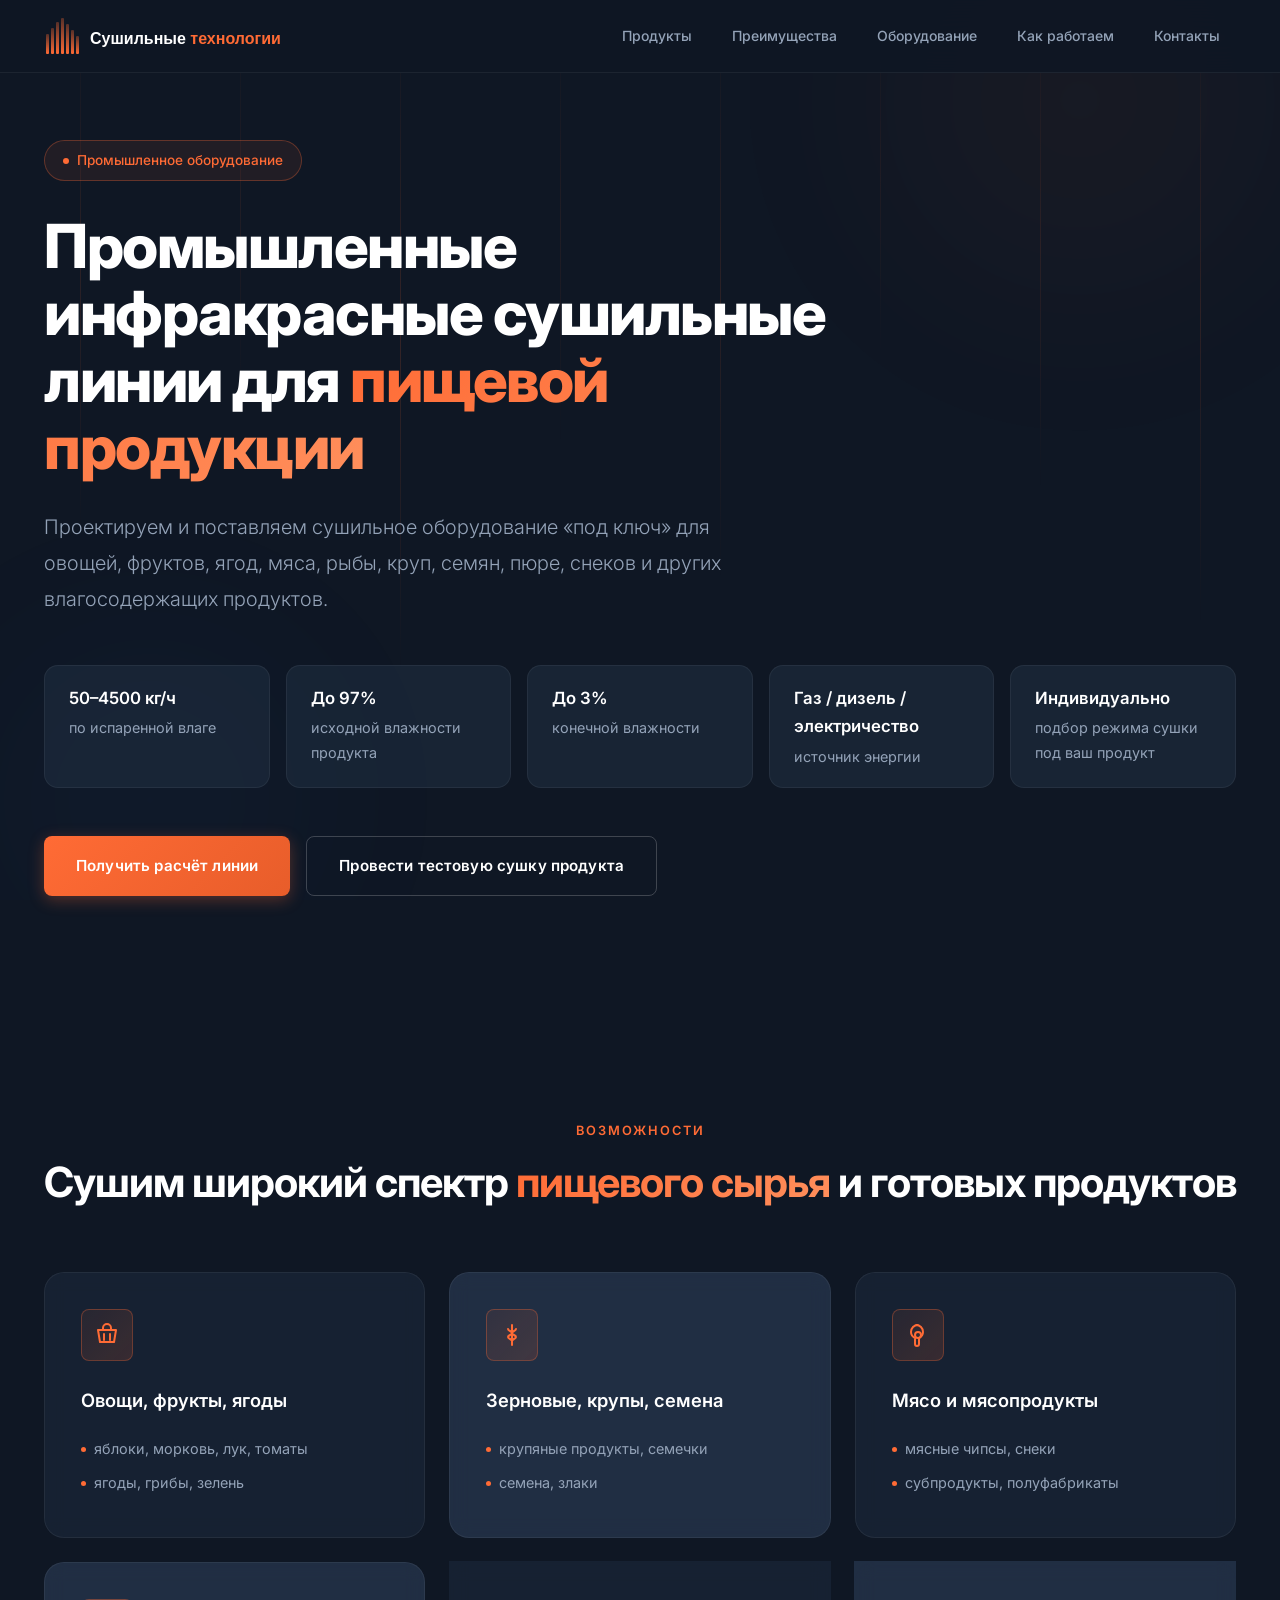
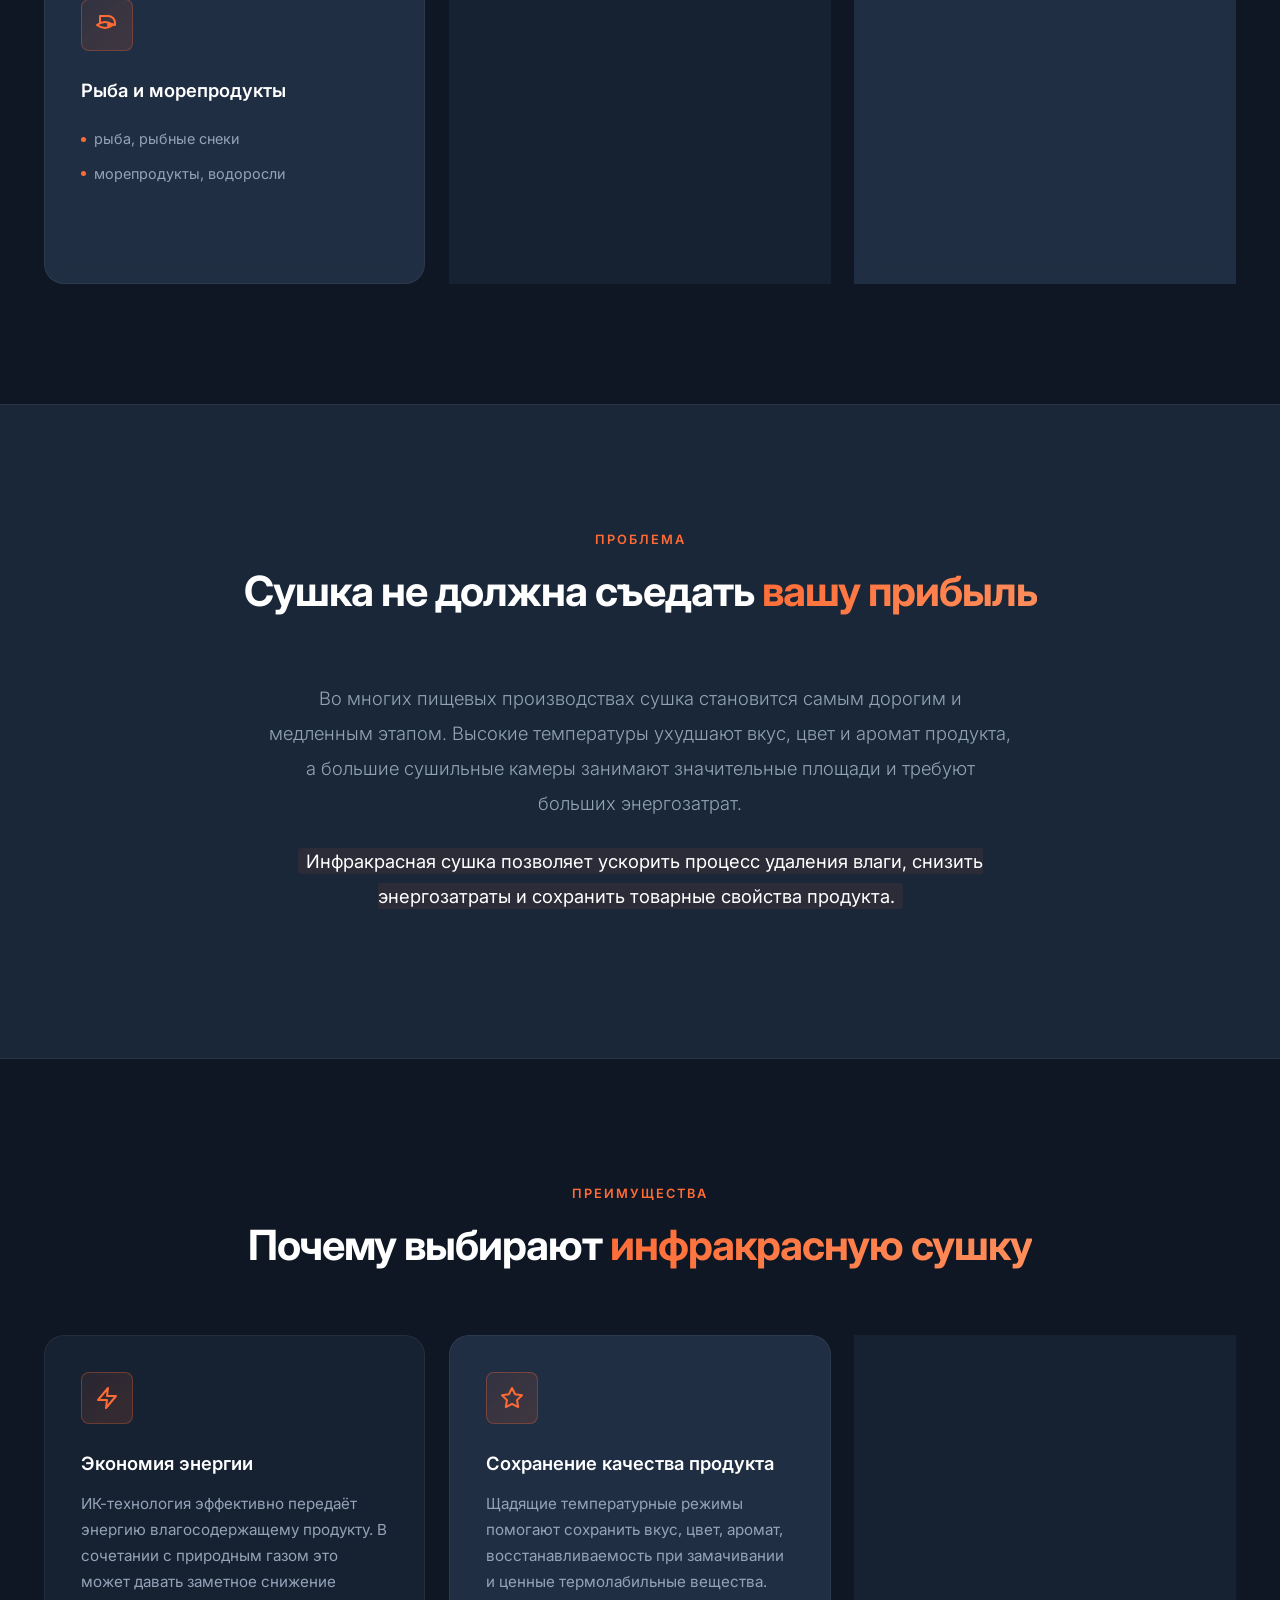
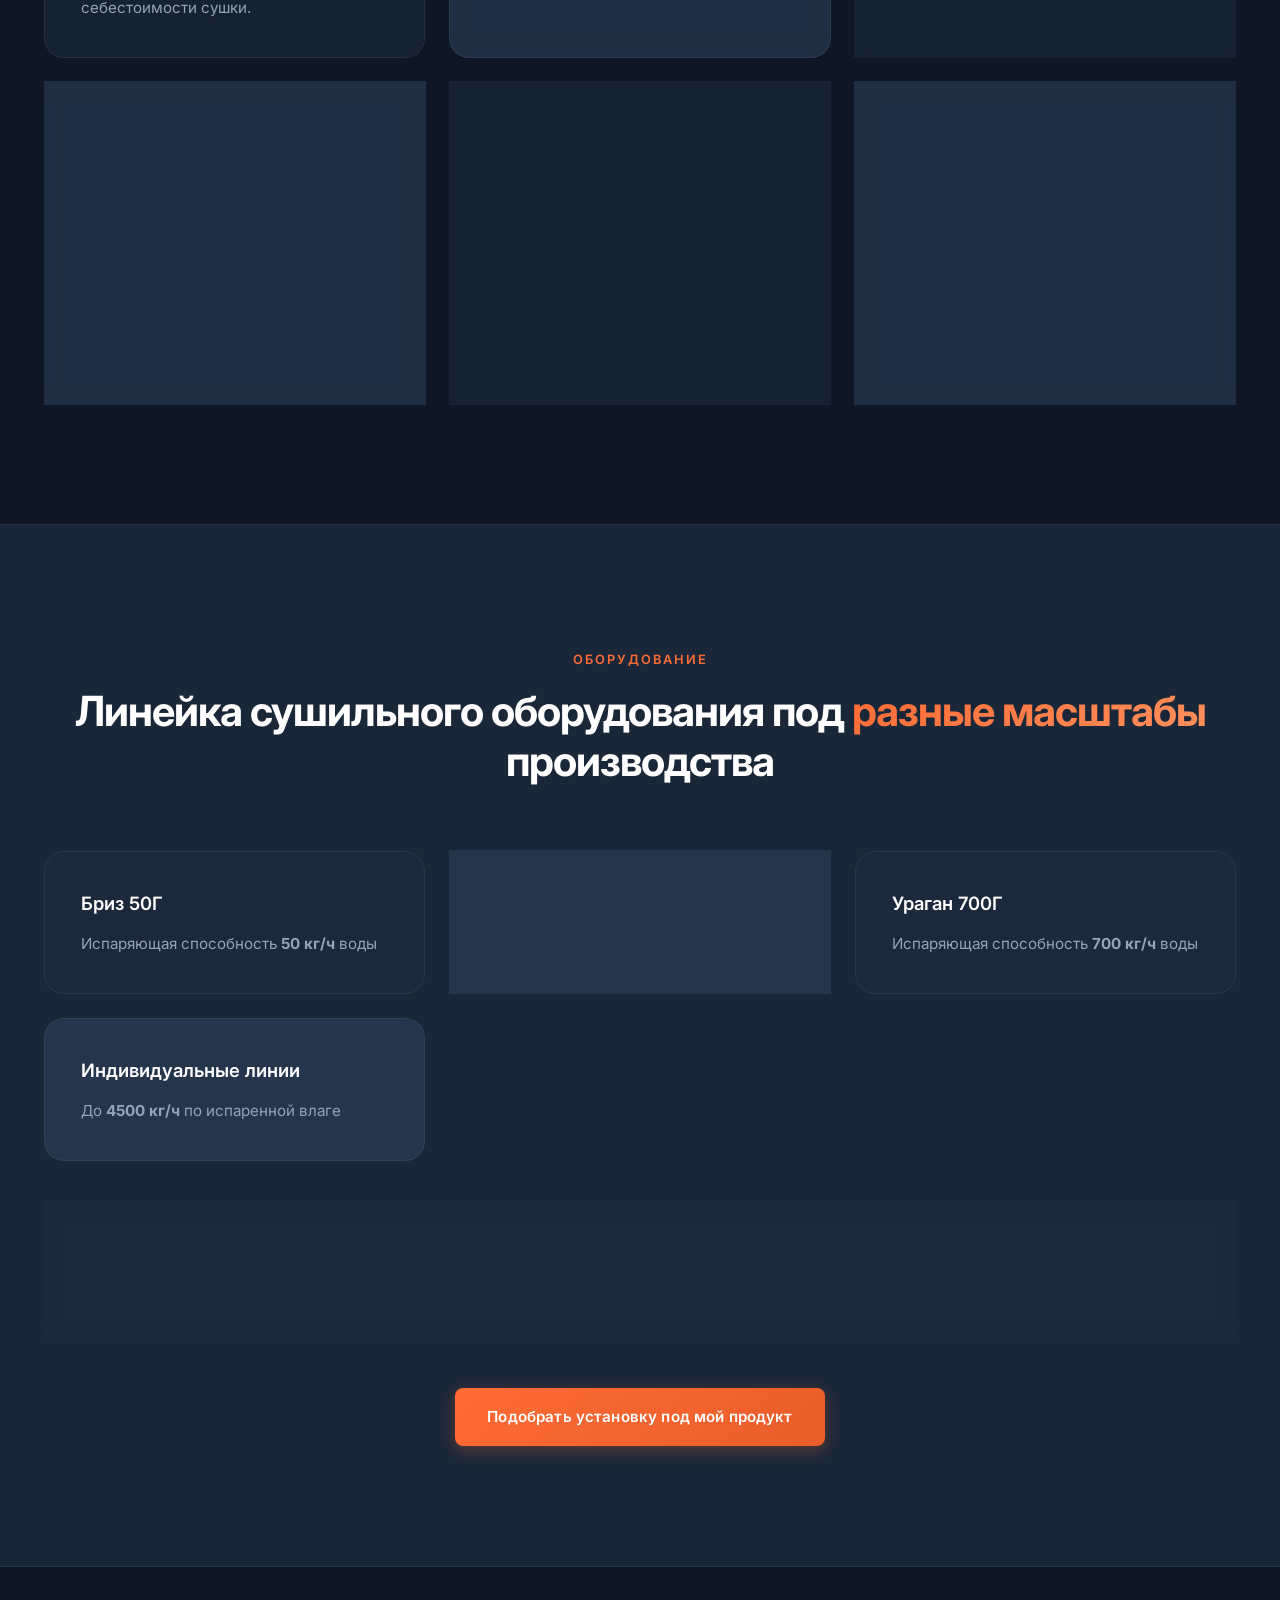
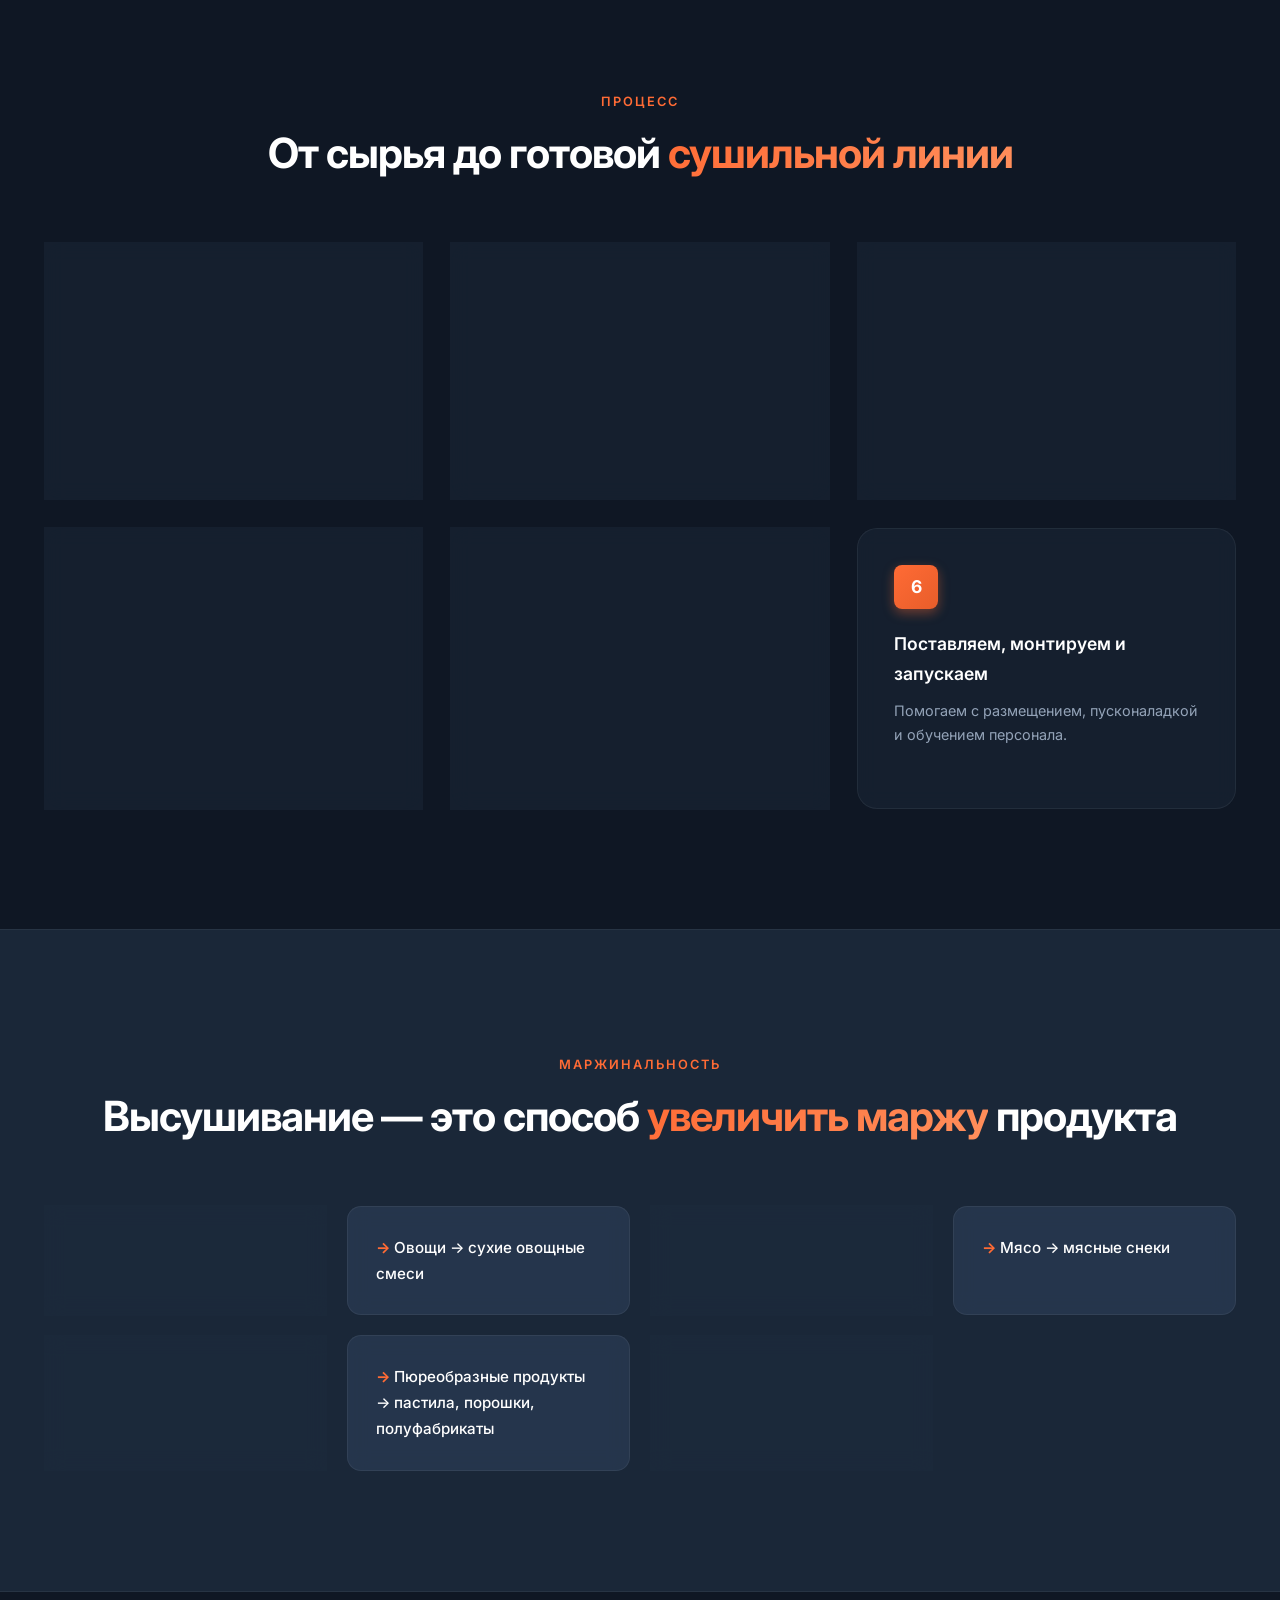
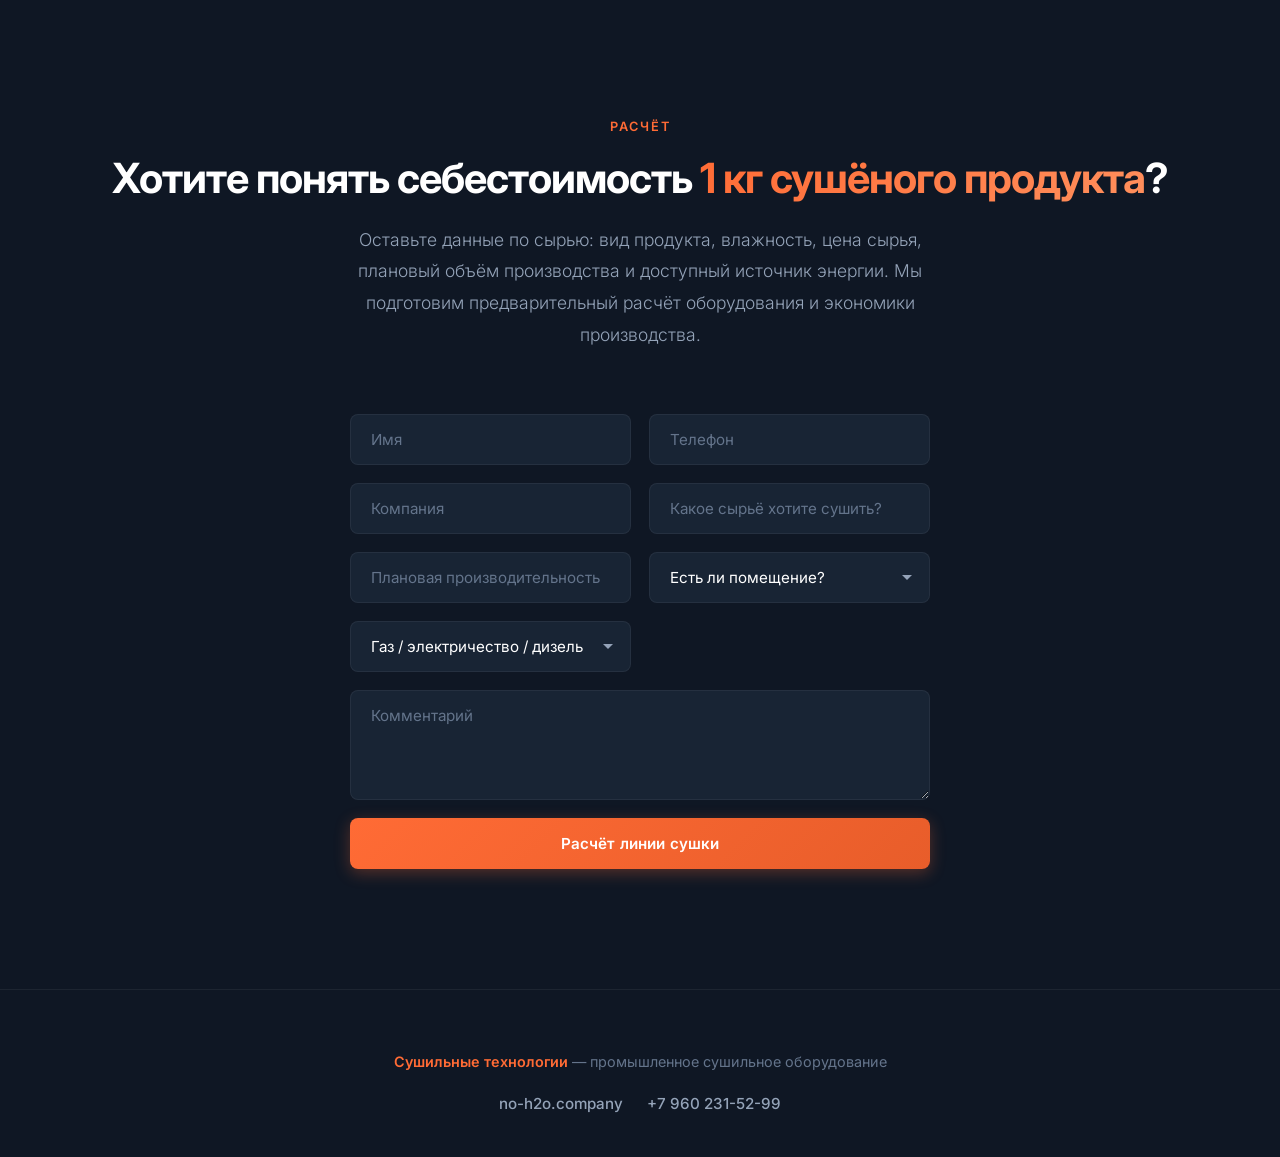
==== index.html @ 2ef8dcbb "Add footer contacts: website and phone" ====
﻿<!DOCTYPE html>
<html lang="ru">
<head>
  <meta charset="UTF-8">
  <meta name="viewport" content="width=device-width, initial-scale=1.0">
  <title>Инфракрасные сушильные линии для пищевой промышленности</title>
  <link rel="stylesheet" href="css/style.css">
  <meta name="description" content="Промышленное сушильное оборудование для пищевой продукции: от 50 до 4500 кг/ч по испаренной влаге. Работаем на газе, дизеле или электричестве.">
  <meta property="og:title" content="Инфракрасные сушильные линии для пищевой промышленности">
  <meta property="og:description" content="Промышленное сушильное оборудование для пищевой продукции: от 50 до 4500 кг/ч по испаренной влаге. Работаем на газе, дизеле или электричестве.">
  <meta property="og:type" content="website">
  <meta property="og:locale" content="ru_RU">
  <link rel="icon" type="image/svg+xml" href="favicon.svg">
  <link rel="apple-touch-icon" href="favicon.svg">
</head>
<body class="food-landing">
  <div class="bg-decoration">
    <div class="bg-gradient-orb bg-gradient-orb--1"></div>
    <div class="bg-gradient-orb bg-gradient-orb--2"></div>
    <div class="bg-lines-container"><div class="bg-line"></div><div class="bg-line"></div><div class="bg-line"></div><div class="bg-line"></div><div class="bg-line"></div><div class="bg-line"></div><div class="bg-line"></div><div class="bg-line"></div></div>
  </div>
  <header class="header"><div class="container"><a href="/" class="logo"><img src="logo.svg" alt="Сушильные технологии" class="logo__img"></a><nav><ul class="nav"><li><a href="#products">Продукты</a></li><li><a href="#advantages">Преимущества</a></li><li><a href="#equipment">Оборудование</a></li><li><a href="#process">Как работаем</a></li><li><a href="#cta">Контакты</a></li></ul></nav>  <button class="nav-toggle" aria-label="Меню"><span class="nav-toggle__bar"></span><span class="nav-toggle__bar"></span><span class="nav-toggle__bar"></span></button></div></header>  <div class="nav-overlay"></div>
  <main>
    <section class="hero"><div class="container">
      <div class="hero__badge"><span class="hero__badge-dot"></span>Промышленное оборудование</div>
      <h1>Промышленные инфракрасные сушильные линии для <span>пищевой продукции</span></h1>
      <p class="hero__subtitle">Проектируем и поставляем сушильное оборудование «под ключ» для овощей, фруктов, ягод, мяса, рыбы, круп, семян, пюре, снеков и других влагосодержащих продуктов.</p>
      <div class="hero__stats">
        <div class="stat-item"><strong>50–4500 кг/ч</strong>по испаренной влаге</div>
        <div class="stat-item"><strong>До 97%</strong>исходной влажности продукта</div>
        <div class="stat-item"><strong>До 3%</strong>конечной влажности</div>
        <div class="stat-item"><strong>Газ / дизель / электричество</strong>источник энергии</div>
        <div class="stat-item"><strong>Индивидуально</strong>подбор режима сушки под ваш продукт</div>
      </div>
      <div class="btn-group"><a href="#cta" class="btn btn-primary">Получить расчёт линии</a><a href="#cta" class="btn btn-outline">Провести тестовую сушку продукта</a></div>
    </div></section>
    <section class="section" id="products"><div class="container">
      <div class="section__header"><span class="section__badge">Возможности</span><h2 class="section__title">Сушим широкий спектр <span>пищевого сырья</span> и готовых продуктов</h2></div>
      <div class="cards-grid">
        <div class="card animate-on-scroll"><div class="card__icon"><svg viewBox="0 0 24 24"><path d="M3 7h18l-2 12H5L3 7z"/><path d="M8 7V5a4 4 0 0 1 8 0v2"/><path d="M9 11v6"/><path d="M15 11v6"/></svg></div><h3 class="card__title">Овощи, фрукты, ягоды</h3><ul class="card__list"><li>яблоки, морковь, лук, томаты</li><li>ягоды, грибы, зелень</li></ul></div>
        <div class="card animate-on-scroll"><div class="card__icon"><svg viewBox="0 0 24 24"><path d="M12 2v20"/><path d="M8 6c0 2 4 2 4 4s-4 2-4 4 4 2 4 4"/><path d="M16 6c0 2-4 2-4 4s4 2 4 4-4 2-4 4"/></svg></div><h3 class="card__title">Зерновые, крупы, семена</h3><ul class="card__list"><li>крупяные продукты, семечки</li><li>семена, злаки</li></ul></div>
        <div class="card animate-on-scroll"><div class="card__icon"><svg viewBox="0 0 24 24"><circle cx="12" cy="12" r="3"/><path d="M12 2C8 2 5 5 5 9c0 3 2 5 4 6v6a2 2 0 0 0 4 0v-6c2-1 4-3 4-6 0-4-3-7-7-7z"/></svg></div><h3 class="card__title">Мясо и мясопродукты</h3><ul class="card__list"><li>мясные чипсы, снеки</li><li>субпродукты, полуфабрикаты</li></ul></div>
        <div class="card animate-on-scroll"><div class="card__icon"><svg viewBox="0 0 24 24"><path d="M16.69 11.04A11 11 0 0 1 20 12v-2c0-4-3-7-7-7H5v6.5"/><path d="M2 12s4-3 8-3 8 3 8 3-4 3-8 3-8-3-8-3z"/><circle cx="14" cy="12" r="1" fill="currentColor"/></svg></div><h3 class="card__title">Рыба и морепродукты</h3><ul class="card__list"><li>рыба, рыбные снеки</li><li>морепродукты, водоросли</li></ul></div>
        <div class="card animate-on-scroll"><div class="card__icon"><svg viewBox="0 0 24 24"><path d="M12 20h-1a4 4 0 0 1-4-4V6a2 2 0 0 1 2-2h6a2 2 0 0 1 2 2v10a4 4 0 0 1-4 4h-1"/><path d="M12 4V2"/><path d="M9 6h1"/><path d="M14 6h1"/></svg></div><h3 class="card__title">Пюре и пастообразные продукты</h3><ul class="card__list"><li>фруктовые и овощные пюре</li><li>томатная паста, пастила</li></ul></div>
        <div class="card animate-on-scroll"><div class="card__icon"><svg viewBox="0 0 24 24"><path d="M3 12h18v8H3z"/><path d="M7 12V8a5 5 0 0 1 10 0v4"/><path d="M12 3v2"/></svg></div><h3 class="card__title">Снеки и продукты быстрого приготовления</h3><ul class="card__list"><li>чипсовая продукция, сухие смеси</li><li>ингредиенты для блюд мгновенного приготовления</li></ul></div>
      </div>
    </div></section>
    <section class="section section--dark"><div class="container">
      <div class="section__header"><span class="section__badge">Проблема</span><h2 class="section__title">Сушка не должна съедать <span>вашу прибыль</span></h2></div>
      <div class="pain-content"><p>Во многих пищевых производствах сушка становится самым дорогим и медленным этапом. Высокие температуры ухудшают вкус, цвет и аромат продукта, а большие сушильные камеры занимают значительные площади и требуют больших энергозатрат.</p><p><span class="highlight">Инфракрасная сушка позволяет ускорить процесс удаления влаги, снизить энергозатраты и сохранить товарные свойства продукта.</span></p></div>
    </div></section>
    <section class="section" id="advantages"><div class="container">
      <div class="section__header"><span class="section__badge">Преимущества</span><h2 class="section__title">Почему выбирают <span>инфракрасную сушку</span></h2></div>
      <div class="cards-grid">
        <div class="card animate-on-scroll"><div class="card__icon"><svg viewBox="0 0 24 24"><polygon points="13 2 3 14 12 14 11 22 21 10 12 10 13 2"/></svg></div><h3 class="card__title">Экономия энергии</h3><p class="card__text">ИК-технология эффективно передаёт энергию влагосодержащему продукту. В сочетании с природным газом это может давать заметное снижение себестоимости сушки.</p></div>
        <div class="card animate-on-scroll"><div class="card__icon"><svg viewBox="0 0 24 24"><path d="M12 2l3.09 6.26L22 9.27l-5 4.87 1.18 6.88L12 17.77l-6.18 3.25L7 14.14 2 9.27l6.91-1.01L12 2z"/></svg></div><h3 class="card__title">Сохранение качества продукта</h3><p class="card__text">Щадящие температурные режимы помогают сохранить вкус, цвет, аромат, восстанавливаемость при замачивании и ценные термолабильные вещества.</p></div>
        <div class="card animate-on-scroll"><div class="card__icon"><svg viewBox="0 0 24 24"><line x1="18" y1="20" x2="18" y2="10"/><line x1="12" y1="20" x2="12" y2="4"/><line x1="6" y1="20" x2="6" y2="14"/></svg></div><h3 class="card__title">Высокая производительность</h3><p class="card__text">Линии подбираются под требуемый объём производства — от небольших установок до промышленных сушильных заводов.</p></div>
        <div class="card animate-on-scroll"><div class="card__icon"><svg viewBox="0 0 24 24"><rect x="3" y="3" width="7" height="7"/><rect x="14" y="3" width="7" height="7"/><rect x="14" y="14" width="7" height="7"/><rect x="3" y="14" width="7" height="7"/></svg></div><h3 class="card__title">Компактность</h3><p class="card__text">При равной производительности оборудование может занимать в 1,5–3 раза меньше производственных площадей по сравнению с традиционными решениями.</p></div>
        <div class="card animate-on-scroll"><div class="card__icon"><svg viewBox="0 0 24 24"><polyline points="23 4 23 10 17 10"/><path d="M20.49 15a9 9 0 1 1-2.12-9.36L23 10"/></svg></div><h3 class="card__title">Непрерывный процесс</h3><p class="card__text">Конвейерные установки позволяют организовать стабильную непрерывную сушку и встроить оборудование в производственную линию.</p></div>
        <div class="card animate-on-scroll"><div class="card__icon"><svg viewBox="0 0 24 24"><circle cx="12" cy="12" r="10"/><circle cx="12" cy="12" r="6"/><circle cx="12" cy="12" r="2"/></svg></div><h3 class="card__title">Подбор под продукт</h3><p class="card__text">Для каждого сырья подбираются режимы: температура, скорость движения ленты, количество зон, схема подготовки продукта.</p></div>
      </div>
    </div></section>
    <section class="section section--dark" id="equipment"><div class="container">
      <div class="section__header"><span class="section__badge">Оборудование</span><h2 class="section__title">Линейка сушильного оборудования под <span>разные масштабы</span> производства</h2></div>
      <div class="cards-grid">
        <div class="card animate-on-scroll"><h3 class="card__title">Бриз 50Г</h3><p class="card__text">Испаряющая способность <strong>50 кг/ч</strong> воды</p></div>
        <div class="card animate-on-scroll"><h3 class="card__title">Ураган 350Г</h3><p class="card__text">Испаряющая способность <strong>350 кг/ч</strong> воды</p></div>
        <div class="card animate-on-scroll"><h3 class="card__title">Ураган 700Г</h3><p class="card__text">Испаряющая способность <strong>700 кг/ч</strong> воды</p></div>
        <div class="card animate-on-scroll"><h3 class="card__title">Индивидуальные линии</h3><p class="card__text">До <strong>4500 кг/ч</strong> по испаренной влаге</p></div>
      </div>
      <div class="info-block animate-on-scroll"><p class="info-block__text">Мы подбираем конфигурацию не по каталогу, а под вашу задачу: тип продукта, исходную и конечную влажность, требуемую производительность, доступный источник энергии и параметры помещения.</p></div>
      <div style="text-align:center;margin-top:48px;" class="animate-on-scroll"><a href="#cta" class="btn btn-primary">Подобрать установку под мой продукт</a></div>
    </div></section>
    <section class="section" id="process"><div class="container">
      <div class="section__header"><span class="section__badge">Процесс</span><h2 class="section__title">От сырья до готовой <span>сушильной линии</span></h2></div>
      <div class="steps">
        <div class="step animate-on-scroll"><div class="step__number">1</div><h3 class="step__title">Вы оставляете заявку</h3><p class="step__text">Указываете продукт, влажность, объём производства и желаемый результат.</p></div>
        <div class="step animate-on-scroll"><div class="step__number">2</div><h3 class="step__title">Проводим предварительную консультацию</h3><p class="step__text">Оцениваем технологическую задачу и возможные варианты оборудования.</p></div>
        <div class="step animate-on-scroll"><div class="step__number">3</div><h3 class="step__title">При необходимости делаем тестовую сушку</h3><p class="step__text">Подбираем режимы и оцениваем качество готового продукта.</p></div>
        <div class="step animate-on-scroll"><div class="step__number">4</div><h3 class="step__title">Готовим технико-экономический расчёт</h3><p class="step__text">Рассчитываем производительность, энергопотребление, площадь и ориентировочную окупаемость.</p></div>
        <div class="step animate-on-scroll"><div class="step__number">5</div><h3 class="step__title">Проектируем и производим оборудование</h3><p class="step__text">Изготавливаем установку или линию под ваши параметры.</p></div>
        <div class="step animate-on-scroll"><div class="step__number">6</div><h3 class="step__title">Поставляем, монтируем и запускаем</h3><p class="step__text">Помогаем с размещением, пусконаладкой и обучением персонала.</p></div>
      </div>
    </div></section>
    <section class="section section--dark"><div class="container">
      <div class="section__header"><span class="section__badge">Маржинальность</span><h2 class="section__title">Высушивание — это способ <span>увеличить маржу</span> продукта</h2></div>
      <div class="margin-grid">
        <div class="margin-item animate-on-scroll"><div class="margin-item__arrow">Свежие фрукты → фруктовые чипсы</div></div>
        <div class="margin-item animate-on-scroll"><div class="margin-item__arrow">Овощи → сухие овощные смеси</div></div>
        <div class="margin-item animate-on-scroll"><div class="margin-item__arrow">Ягоды → ингредиенты для кондитерки и мюсли</div></div>
        <div class="margin-item animate-on-scroll"><div class="margin-item__arrow">Мясо → мясные снеки</div></div>
        <div class="margin-item animate-on-scroll"><div class="margin-item__arrow">Рыба → рыбные снеки</div></div>
        <div class="margin-item animate-on-scroll"><div class="margin-item__arrow">Пюреобразные продукты → пастила, порошки, полуфабрикаты</div></div>
        <div class="margin-item animate-on-scroll"><div class="margin-item__arrow">Сельхозсырьё → продукт длительного хранения</div></div>
      </div>
    </div></section>
    <section class="section cta-section" id="cta"><div class="container">
      <div class="section__header"><span class="section__badge">Расчёт</span><h2 class="cta-section__title">Хотите понять себестоимость <span>1 кг сушёного продукта</span>?</h2><p class="cta-section__text">Оставьте данные по сырью: вид продукта, влажность, цена сырья, плановый объём производства и доступный источник энергии. Мы подготовим предварительный расчёт оборудования и экономики производства.</p></div>
      <form class="form" onsubmit="handleSubmit(event, 'food')">
        <div class="form__row"><input type="text" class="form__input" placeholder="Имя" required><input type="tel" class="form__input" placeholder="Телефон" required></div>
        <div class="form__row"><input type="text" class="form__input" placeholder="Компания"><input type="text" class="form__input" placeholder="Какое сырьё хотите сушить?" required></div>
        <div class="form__row"><input type="text" class="form__input" placeholder="Плановая производительность"><select class="form__select"><option value="">Есть ли помещение?</option><option value="yes">Да</option><option value="no">Нет</option><option value="building">Строим</option></select></div>
        <div class="form__row"><select class="form__select"><option value="">Газ / электричество / дизель</option><option value="gas">Газ</option><option value="electric">Электричество</option><option value="diesel">Дизель</option></select></div>
        <textarea class="form__textarea" placeholder="Комментарий"></textarea>
        <button type="submit" class="btn btn-primary btn--full">Расчёт линии сушки</button>
      </form>
    </div></section>
  </main>
  <footer class="footer"><div class="container"><p class="footer__text"><span class="footer__accent">Сушильные технологии</span> — промышленное сушильное оборудование</p><div class="footer__contacts"><a class="footer__link" href="http://no-h2o.company/">no-h2o.company</a><a class="footer__link" href="tel:+79602315299">+7 960 231-52-99</a></div></div></footer>
  <script src="js/main.js"></script>
</body>
</html>
---- css/style.css ----
@import url('https://fonts.googleapis.com/css2?family=Inter:wght@300;400;500;600;700;800;900&display=swap');

*, *::before, *::after {
  margin: 0;
  padding: 0;
  box-sizing: border-box;
}

:root {
  --bg-primary: #0F1724;
  --bg-secondary: #1A2738;
  --bg-card: #1E2D40;
  --bg-card-hover: #253650;
  --text-primary: #FFFFFF;
  --text-secondary: #94A3B8;
  --text-muted: #64748B;
  --accent: #FF6B35;
  --accent-hover: #E85D2A;
  --accent-glow: rgba(255, 107, 53, 0.4);
  --accent-subtle: rgba(255, 107, 53, 0.08);
  --border: rgba(255, 255, 255, 0.06);
  --border-accent: rgba(255, 107, 53, 0.3);
  --radius-sm: 8px;
  --radius-md: 14px;
  --radius-lg: 20px;
  --radius-xl: 28px;
  --shadow-card: 0 4px 24px rgba(0, 0, 0, 0.15);
  --shadow-hover: 0 12px 40px rgba(0, 0, 0, 0.25);
  --shadow-glow: 0 8px 32px var(--accent-glow);
  --transition: 0.3s cubic-bezier(0.4, 0, 0.2, 1);
}

html {
  scroll-behavior: smooth;
}

body {
  font-family: 'Inter', -apple-system, BlinkMacSystemFont, sans-serif;
  background-color: var(--bg-primary);
  color: var(--text-primary);
  line-height: 1.7;
  overflow-x: hidden;
  -webkit-font-smoothing: antialiased;
}

.container {
  max-width: 1240px;
  margin: 0 auto;
  padding: 0 24px;
}

/* ========== BACKGROUND ========== */
.bg-decoration {
  position: fixed;
  inset: 0;
  pointer-events: none;
  z-index: 0;
  overflow: hidden;
}

.bg-gradient-orb {
  position: absolute;
  border-radius: 50%;
  filter: blur(100px);
  opacity: 0.4;
}

.bg-gradient-orb--1 {
  width: 600px;
  height: 600px;
  background: radial-gradient(circle, var(--accent) 0%, transparent 70%);
  top: -200px;
  right: -100px;
  opacity: 0.06;
}

.bg-gradient-orb--2 {
  width: 500px;
  height: 500px;
  background: radial-gradient(circle, #3B82F6 0%, transparent 70%);
  bottom: -150px;
  left: -100px;
  opacity: 0.05;
}

.bg-lines-container {
  position: absolute;
  inset: 0;
  display: flex;
  justify-content: space-around;
  opacity: 0.4;
}

.bg-line {
  width: 1px;
  background: linear-gradient(to top, transparent 0%, var(--accent) 50%, transparent 100%);
  animation: linePulse 4s ease-in-out infinite;
}

.bg-line:nth-child(1) { height: 60%; animation-delay: 0s; opacity: 0.3; }
.bg-line:nth-child(2) { height: 45%; animation-delay: 0.5s; opacity: 0.2; }
.bg-line:nth-child(3) { height: 75%; animation-delay: 1s; opacity: 0.4; }
.bg-line:nth-child(4) { height: 50%; animation-delay: 1.5s; opacity: 0.2; }
.bg-line:nth-child(5) { height: 65%; animation-delay: 2s; opacity: 0.3; }
.bg-line:nth-child(6) { height: 40%; animation-delay: 0.3s; opacity: 0.15; }
.bg-line:nth-child(7) { height: 55%; animation-delay: 0.8s; opacity: 0.25; }
.bg-line:nth-child(8) { height: 70%; animation-delay: 1.3s; opacity: 0.3; }

@keyframes linePulse {
  0%, 100% { opacity: 0.2; }
  50% { opacity: 0.5; }
}

/* ========== HEADER ========== */
.header {
  position: fixed;
  top: 0;
  left: 0;
  right: 0;
  z-index: 1000;
  padding: 16px 0;
  background: rgba(15, 23, 36, 0.85);
  backdrop-filter: blur(20px);
  border-bottom: 1px solid var(--border);
  transition: var(--transition);
}

.header.scrolled {
  padding: 12px 0;
  background: rgba(15, 23, 36, 0.95);
}

.header .container {
  display: flex;
  justify-content: space-between;
  align-items: center;
}

.logo {
  display: flex;
  align-items: center;
  gap: 12px;
  font-size: 1.4rem;
  font-weight: 800;
  color: var(--text-primary);
  text-decoration: none;
  letter-spacing: -0.5px;
}

.logo__img {
  height: 40px;
  width: auto;
  object-fit: contain;
  display: block;
}

.logo__fallback {
  display: none;
}

@media (max-width: 768px) {
  .logo__img {
    height: 34px;
  }
}

.logo__dot {
  width: 10px;
  height: 10px;
  background: var(--accent);
  border-radius: 50%;
  box-shadow: 0 0 12px var(--accent-glow);
  animation: logoPulse 2s ease-in-out infinite;
}

@keyframes logoPulse {
  0%, 100% { transform: scale(1); opacity: 1; }
  50% { transform: scale(1.2); opacity: 0.8; }
}

.nav {
  display: flex;
  align-items: center;
  gap: 8px;
  list-style: none;
}

.nav a {
  color: var(--text-secondary);
  text-decoration: none;
  font-size: 0.875rem;
  font-weight: 500;
  padding: 8px 16px;
  border-radius: var(--radius-sm);
  transition: var(--transition);
}

.nav a:hover {
  color: var(--text-primary);
  background: rgba(255, 255, 255, 0.05);
}

/* Hamburger Menu */
.nav-toggle {
  display: none;
  background: none;
  border: none;
  cursor: pointer;
  padding: 8px;
  z-index: 1001;
}

.nav-toggle__bar {
  display: block;
  width: 24px;
  height: 2px;
  background: var(--text-primary);
  margin: 6px 0;
  border-radius: 2px;
  transition: var(--transition);
}

.nav-toggle.active .nav-toggle__bar:nth-child(1) {
  transform: rotate(45deg) translate(5px, 6px);
}

.nav-toggle.active .nav-toggle__bar:nth-child(2) {
  opacity: 0;
}

.nav-toggle.active .nav-toggle__bar:nth-child(3) {
  transform: rotate(-45deg) translate(5px, -6px);
}

@media (max-width: 768px) {
  .nav-toggle {
    display: block;
  }

  .nav {
    position: fixed;
    top: 0;
    right: -100%;
    width: 280px;
    height: 100vh;
    background: rgba(15, 23, 36, 0.98);
    backdrop-filter: blur(20px);
    flex-direction: column;
    padding: 80px 24px 24px;
    gap: 8px;
    transition: right 0.3s ease;
    border-left: 1px solid var(--border);
  }

  .nav.active {
    right: 0;
  }

  .nav a {
    font-size: 1rem;
    padding: 14px 16px;
    border-radius: var(--radius-sm);
    border-bottom: 1px solid var(--border);
  }

  .nav-overlay {
    position: fixed;
    inset: 0;
    background: rgba(0, 0, 0, 0.5);
    opacity: 0;
    visibility: hidden;
    transition: var(--transition);
    z-index: 999;
  }

  .nav-overlay.active {
    opacity: 1;
    visibility: visible;
  }
}

/* ========== HERO ========== */
.hero {
  min-height: 100vh;
  display: flex;
  align-items: center;
  padding: 140px 0 100px;
  position: relative;
}

.hero .container {
  position: relative;
  z-index: 1;
  width: 100%;
}

.hero__badge {
  display: inline-flex;
  align-items: center;
  gap: 8px;
  background: var(--accent-subtle);
  border: 1px solid var(--border-accent);
  padding: 8px 18px;
  border-radius: 50px;
  font-size: 0.85rem;
  font-weight: 500;
  color: var(--accent);
  margin-bottom: 32px;
  animation: fadeInUp 0.6s ease-out;
}

.hero__badge-dot {
  width: 6px;
  height: 6px;
  background: var(--accent);
  border-radius: 50%;
  animation: blink 2s ease-in-out infinite;
}

@keyframes blink {
  0%, 100% { opacity: 1; }
  50% { opacity: 0.3; }
}

.hero h1 {
  font-size: clamp(2.2rem, 5vw, 3.8rem);
  font-weight: 800;
  line-height: 1.1;
  margin-bottom: 28px;
  max-width: 850px;
  letter-spacing: -1.5px;
  animation: fadeInUp 0.6s ease-out 0.1s both;
}

.hero h1 span {
  background: linear-gradient(135deg, var(--accent) 0%, #FF8F5C 100%);
  -webkit-background-clip: text;
  -webkit-text-fill-color: transparent;
  background-clip: text;
}

.hero__subtitle {
  font-size: clamp(1rem, 2vw, 1.25rem);
  color: var(--text-secondary);
  max-width: 680px;
  margin-bottom: 48px;
  line-height: 1.8;
  font-weight: 300;
  animation: fadeInUp 0.6s ease-out 0.2s both;
}

.hero__stats {
  display: flex;
  flex-wrap: wrap;
  gap: 16px;
  margin-bottom: 48px;
  animation: fadeInUp 0.6s ease-out 0.3s both;
}

.stat-item {
  background: rgba(30, 45, 64, 0.6);
  backdrop-filter: blur(10px);
  padding: 18px 24px;
  border-radius: var(--radius-md);
  border: 1px solid var(--border);
  font-size: 0.9rem;
  color: var(--text-secondary);
  flex: 1;
  min-width: 180px;
  transition: var(--transition);
}

.stat-item:hover {
  border-color: var(--border-accent);
  transform: translateY(-2px);
}

.stat-item strong {
  display: block;
  color: var(--text-primary);
  font-size: 1.05rem;
  font-weight: 600;
  margin-bottom: 4px;
}

/* ========== BUTTONS ========== */
.btn {
  display: inline-flex;
  align-items: center;
  justify-content: center;
  gap: 10px;
  padding: 16px 32px;
  border-radius: var(--radius-sm);
  font-size: 0.95rem;
  font-weight: 600;
  text-decoration: none;
  cursor: pointer;
  transition: var(--transition);
  border: none;
  font-family: inherit;
  letter-spacing: 0.01em;
}

.btn-primary {
  background: linear-gradient(135deg, var(--accent) 0%, var(--accent-hover) 100%);
  color: var(--text-white, #fff);
  box-shadow: 0 4px 16px rgba(255, 107, 53, 0.3);
}

.btn-primary:hover {
  transform: translateY(-3px);
  box-shadow: var(--shadow-glow);
}

.btn-outline {
  background: transparent;
  color: var(--text-primary);
  border: 1.5px solid rgba(255, 255, 255, 0.2);
}

.btn-outline:hover {
  border-color: var(--accent);
  color: var(--accent);
  transform: translateY(-3px);
}

.btn-group {
  display: flex;
  flex-wrap: wrap;
  gap: 16px;
  animation: fadeInUp 0.6s ease-out 0.4s both;
}

/* ========== SECTIONS ========== */
.section {
  padding: 120px 0;
  position: relative;
}

.section--dark {
  background: var(--bg-secondary);
  border-top: 1px solid var(--border);
  border-bottom: 1px solid var(--border);
}

.section__header {
  text-align: center;
  margin-bottom: 64px;
}

.section__badge {
  display: inline-block;
  font-size: 0.8rem;
  font-weight: 600;
  text-transform: uppercase;
  letter-spacing: 2px;
  color: var(--accent);
  margin-bottom: 16px;
}

.section__title {
  font-size: clamp(1.8rem, 4vw, 2.6rem);
  font-weight: 700;
  line-height: 1.2;
  letter-spacing: -1px;
  margin-bottom: 16px;
}

.section__title span {
  background: linear-gradient(135deg, var(--accent) 0%, #FF8F5C 100%);
  -webkit-background-clip: text;
  -webkit-text-fill-color: transparent;
  background-clip: text;
}

.section__subtitle {
  color: var(--text-secondary);
  font-size: 1.1rem;
  max-width: 600px;
  margin: 0 auto;
  font-weight: 300;
}

/* ========== CARDS ========== */
.cards-grid {
  display: grid;
  grid-template-columns: repeat(auto-fit, minmax(340px, 1fr));
  gap: 24px;
}

.card {
  background: rgba(30, 45, 64, 0.5);
  backdrop-filter: blur(10px);
  border-radius: var(--radius-lg);
  padding: 36px;
  border: 1px solid var(--border);
  transition: var(--transition);
  position: relative;
  overflow: hidden;
}

.card::before {
  content: '';
  position: absolute;
  top: 0;
  left: 0;
  right: 0;
  height: 3px;
  background: linear-gradient(90deg, var(--accent), transparent);
  opacity: 0;
  transition: var(--transition);
}

.card:hover {
  transform: translateY(-6px);
  border-color: var(--border-accent);
  box-shadow: var(--shadow-hover);
}

.card:hover::before {
  opacity: 1;
}

.card__icon {
  width: 52px;
  height: 52px;
  background: linear-gradient(135deg, var(--accent-subtle) 0%, rgba(255, 107, 53, 0.15) 100%);
  border-radius: var(--radius-sm);
  display: flex;
  align-items: center;
  justify-content: center;
  margin-bottom: 24px;
  border: 1px solid var(--border-accent);
}

.card__icon svg {
  width: 24px;
  height: 24px;
  stroke: var(--accent);
  stroke-width: 2;
  fill: none;
  stroke-linecap: round;
  stroke-linejoin: round;
}

.card__title {
  font-size: 1.15rem;
  font-weight: 600;
  margin-bottom: 12px;
  color: var(--text-primary);
}

.card__text {
  color: var(--text-secondary);
  font-size: 0.95rem;
  line-height: 1.7;
}

.card__list {
  list-style: none;
  margin-top: 16px;
}

.card__list li {
  padding: 5px 0;
  color: var(--text-secondary);
  font-size: 0.9rem;
  display: flex;
  align-items: center;
  gap: 8px;
}

.card__list li::before {
  content: '';
  width: 5px;
  height: 5px;
  background: var(--accent);
  border-radius: 50%;
  flex-shrink: 0;
}

/* ========== PAIN SECTION ========== */
.pain-content {
  max-width: 750px;
  margin: 0 auto;
  text-align: center;
}

.pain-content p {
  font-size: 1.15rem;
  color: var(--text-secondary);
  line-height: 1.9;
  margin-bottom: 24px;
  font-weight: 300;
}

.pain-content .highlight {
  color: var(--text-primary);
  font-weight: 400;
  background: var(--accent-subtle);
  padding: 2px 8px;
  border-radius: 4px;
}

/* ========== STEPS ========== */
.steps {
  display: grid;
  grid-template-columns: repeat(auto-fit, minmax(320px, 1fr));
  gap: 28px;
}

.step {
  position: relative;
  padding: 36px;
  background: rgba(30, 45, 64, 0.4);
  backdrop-filter: blur(10px);
  border-radius: var(--radius-lg);
  border: 1px solid var(--border);
  transition: var(--transition);
}

.step:hover {
  border-color: var(--border-accent);
  transform: translateY(-4px);
}

.step__number {
  width: 44px;
  height: 44px;
  background: linear-gradient(135deg, var(--accent) 0%, var(--accent-hover) 100%);
  border-radius: var(--radius-sm);
  display: flex;
  align-items: center;
  justify-content: center;
  font-weight: 700;
  font-size: 1.1rem;
  margin-bottom: 20px;
  box-shadow: 0 4px 12px var(--accent-glow);
}

.step__title {
  font-size: 1.1rem;
  font-weight: 600;
  margin-bottom: 10px;
}

.step__text {
  color: var(--text-secondary);
  font-size: 0.9rem;
  line-height: 1.7;
}

.step__list {
  list-style: none;
  margin-top: 14px;
}

.step__list li {
  padding: 4px 0;
  color: var(--text-secondary);
  font-size: 0.85rem;
}

.step__list li::before {
  content: '→ ';
  color: var(--accent);
  font-weight: 600;
}

/* ========== TABLE ========== */
.table-wrapper {
  overflow-x: auto;
  border-radius: var(--radius-lg);
  border: 1px solid var(--border);
}

.comparison-table {
  width: 100%;
  border-collapse: collapse;
  background: rgba(30, 45, 64, 0.3);
}

.comparison-table th,
.comparison-table td {
  padding: 18px 28px;
  text-align: left;
  border-bottom: 1px solid var(--border);
}

.comparison-table th {
  background: linear-gradient(135deg, var(--accent) 0%, var(--accent-hover) 100%);
  color: #fff;
  font-weight: 600;
  font-size: 0.9rem;
}

.comparison-table th:first-child {
  border-radius: 0;
}

.comparison-table td {
  font-size: 0.95rem;
  color: var(--text-secondary);
}

.comparison-table tr:last-child td {
  border-bottom: none;
}

.comparison-table tr:hover td {
  background: var(--accent-subtle);
  color: var(--text-primary);
}

/* ========== CTA SECTION ========== */
.cta-section {
  text-align: center;
  padding: 120px 0;
}

.cta-section__title {
  font-size: clamp(1.8rem, 4vw, 2.6rem);
  font-weight: 700;
  line-height: 1.2;
  margin-bottom: 20px;
  letter-spacing: -1px;
}

.cta-section__title span {
  background: linear-gradient(135deg, var(--accent) 0%, #FF8F5C 100%);
  -webkit-background-clip: text;
  -webkit-text-fill-color: transparent;
  background-clip: text;
}

.cta-section__text {
  color: var(--text-secondary);
  font-size: 1.1rem;
  max-width: 600px;
  margin: 0 auto 48px;
  line-height: 1.8;
  font-weight: 300;
}

/* ========== FORM ========== */
.form {
  max-width: 580px;
  margin: 0 auto;
  display: grid;
  gap: 18px;
  text-align: left;
}

.form__row {
  display: grid;
  grid-template-columns: 1fr 1fr;
  gap: 18px;
}

.form__input,
.form__select,
.form__textarea {
  padding: 15px 20px;
  border-radius: var(--radius-sm);
  border: 1px solid var(--border);
  background: rgba(30, 45, 64, 0.6);
  color: var(--text-primary);
  font-size: 0.95rem;
  transition: var(--transition);
  font-family: inherit;
  width: 100%;
}

.form__input:focus,
.form__select:focus,
.form__textarea:focus {
  outline: none;
  border-color: var(--accent);
  box-shadow: 0 0 0 3px var(--accent-subtle);
}

.form__input::placeholder,
.form__textarea::placeholder {
  color: var(--text-muted);
}

.form__select {
  cursor: pointer;
  appearance: none;
  background-image: url("data:image/svg+xml,%3Csvg xmlns='http://www.w3.org/2000/svg' width='12' height='12' viewBox='0 0 12 12'%3E%3Cpath fill='%2394A3B8' d='M6 8L1 3h10z'/%3E%3C/svg%3E");
  background-repeat: no-repeat;
  background-position: right 16px center;
}

.form__select option {
  background: var(--bg-card);
  color: var(--text-primary);
}

.form__textarea {
  min-height: 110px;
  resize: vertical;
}

.btn--full {
  width: 100%;
}

/* ========== MARGIN GRID ========== */
.margin-grid {
  display: grid;
  grid-template-columns: repeat(auto-fit, minmax(260px, 1fr));
  gap: 20px;
}

.margin-item {
  background: rgba(30, 45, 64, 0.4);
  backdrop-filter: blur(10px);
  padding: 28px;
  border-radius: var(--radius-md);
  border: 1px solid var(--border);
  transition: var(--transition);
}

.margin-item:hover {
  border-color: var(--border-accent);
  transform: translateY(-4px);
}

.margin-item__arrow {
  color: var(--text-primary);
  font-weight: 500;
  font-size: 0.95rem;
}

.margin-item__arrow::before {
  content: '→ ';
  color: var(--accent);
  font-weight: 700;
}

/* ========== PROCESS FLOW ========== */
.process-flow {
  display: flex;
  flex-wrap: wrap;
  justify-content: center;
  align-items: flex-start;
  gap: 12px;
  margin-top: 48px;
}

.process-step {
  background: rgba(30, 45, 64, 0.5);
  backdrop-filter: blur(10px);
  padding: 24px 20px;
  border-radius: var(--radius-md);
  text-align: center;
  border: 1px solid var(--border);
  flex: 1;
  min-width: 160px;
  max-width: 200px;
  transition: var(--transition);
}

.process-step:hover {
  border-color: var(--border-accent);
}

.process-step__number {
  font-size: 2.2rem;
  font-weight: 800;
  background: linear-gradient(135deg, var(--accent) 0%, #FF8F5C 100%);
  -webkit-background-clip: text;
  -webkit-text-fill-color: transparent;
  background-clip: text;
  margin-bottom: 10px;
}

.process-step__title {
  font-weight: 600;
  font-size: 0.9rem;
  margin-bottom: 4px;
}

.process-step__desc {
  font-size: 0.75rem;
  color: var(--text-muted);
}

.process-arrow {
  display: flex;
  align-items: center;
  color: var(--accent);
  font-size: 1.4rem;
  padding-top: 35px;
  opacity: 0.6;
}

/* ========== INFO BLOCK ========== */
.info-block {
  background: rgba(30, 45, 64, 0.4);
  backdrop-filter: blur(10px);
  border-radius: var(--radius-lg);
  padding: 40px;
  border: 1px solid var(--border);
  border-left: 4px solid var(--accent);
  margin: 40px 0;
}

.info-block__title {
  font-size: 1.2rem;
  font-weight: 600;
  margin-bottom: 16px;
  color: var(--text-primary);
}

.info-block__text {
  color: var(--text-secondary);
  line-height: 1.8;
}

.info-block__list {
  list-style: none;
  margin-top: 20px;
  display: grid;
  grid-template-columns: repeat(auto-fit, minmax(240px, 1fr));
  gap: 10px;
}

.info-block__list li {
  padding: 6px 0;
  color: var(--text-secondary);
  font-size: 0.95rem;
  display: flex;
  align-items: center;
  gap: 10px;
}

.info-block__list li::before {
  content: '';
  width: 6px;
  height: 6px;
  background: var(--accent);
  border-radius: 50%;
  flex-shrink: 0;
  box-shadow: 0 0 8px var(--accent-glow);
}

/* ========== DISCLAIMER ========== */
.disclaimer {
  background: var(--accent-subtle);
  border: 1px solid var(--border-accent);
  border-radius: var(--radius-lg);
  padding: 36px;
  margin-top: 40px;
}

.disclaimer__title {
  font-size: 1.15rem;
  font-weight: 600;
  color: var(--accent);
  margin-bottom: 14px;
}

.disclaimer__text {
  color: var(--text-secondary);
  line-height: 1.8;
  font-size: 0.95rem;
}

/* ========== FOOTER ========== */
.footer {
  padding: 60px 0 40px;
  border-top: 1px solid var(--border);
  text-align: center;
}

.footer__text {
  color: var(--text-muted);
  font-size: 0.9rem;
}

.footer__accent {
  color: var(--accent);
  font-weight: 600;
}

.footer__contacts {
  margin-top: 16px;
  display: flex;
  justify-content: center;
  flex-wrap: wrap;
  gap: 24px;
}

.footer__link {
  color: var(--text-secondary);
  text-decoration: none;
  font-size: 0.95rem;
  font-weight: 500;
  transition: var(--transition);
}

.footer__link:hover {
  color: var(--accent);
}

/* ========== ANIMATIONS ========== */
@keyframes fadeInUp {
  from {
    opacity: 0;
    transform: translateY(30px);
  }
  to {
    opacity: 1;
    transform: translateY(0);
  }
}

.animate-on-scroll {
  opacity: 0;
  transform: translateY(30px);
  transition: opacity 0.7s ease-out, transform 0.7s ease-out;
}

.animate-on-scroll.visible {
  opacity: 1;
  transform: translateY(0);
}

/* ========== FOOD LANDING — CHECKERBOARD CARDS ========== */
.food-landing .cards-grid .card:nth-child(even),
.food-landing .margin-grid .margin-item:nth-child(even) {
  background: rgba(48, 66, 93, 0.55);
}

.food-landing .cards-grid .card:nth-child(even):hover,
.food-landing .margin-grid .margin-item:nth-child(even):hover {
  background: var(--bg-card-hover);
}

/* ========== RESPONSIVE ========== */
@media (max-width: 768px) {
  .hero {
    padding: 120px 0 80px;
    min-height: auto;
  }

  .nav {
    display: none;
  }

  .section {
    padding: 80px 0;
  }

  .section__header {
    margin-bottom: 48px;
  }

  .form__row {
    grid-template-columns: 1fr;
  }

  .cards-grid {
    grid-template-columns: 1fr;
  }

  .steps {
    grid-template-columns: 1fr;
  }

  .comparison-table {
    font-size: 0.85rem;
  }

  .comparison-table th,
  .comparison-table td {
    padding: 14px 18px;
  }

  .process-flow {
    flex-direction: column;
    align-items: center;
  }

  .process-step {
    max-width: 100%;
    width: 100%;
  }

  .process-arrow {
    transform: rotate(90deg);
    padding: 0;
  }

  .btn-group {
    flex-direction: column;
  }

  .btn {
    width: 100%;
  }

  .hero__stats {
    flex-direction: column;
  }

  .stat-item {
    min-width: 100%;
  }
}

@media (max-width: 480px) {
  .hero h1 {
    font-size: 1.8rem;
    letter-spacing: -0.5px;
  }

  .section__title {
    font-size: 1.5rem;
  }

  .card {
    padding: 28px;
  }

  .info-block {
    padding: 28px;
  }
}
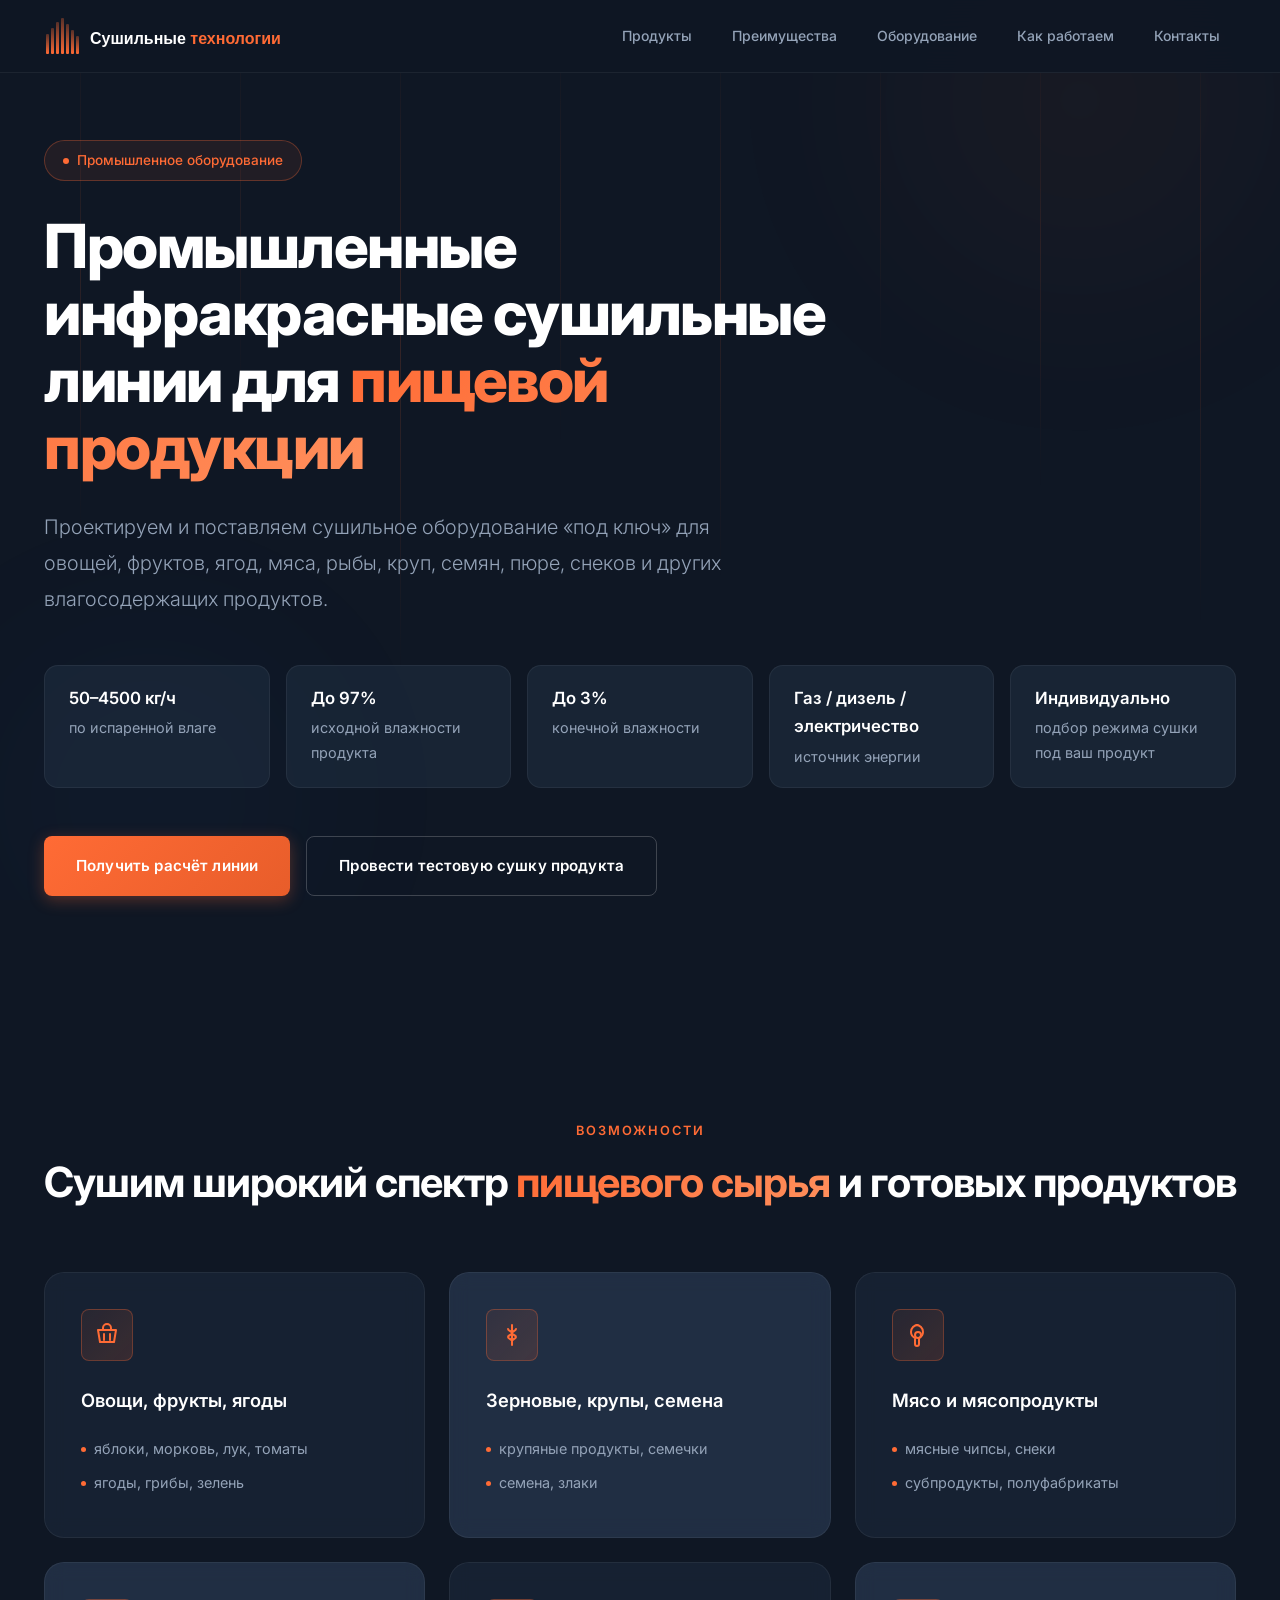
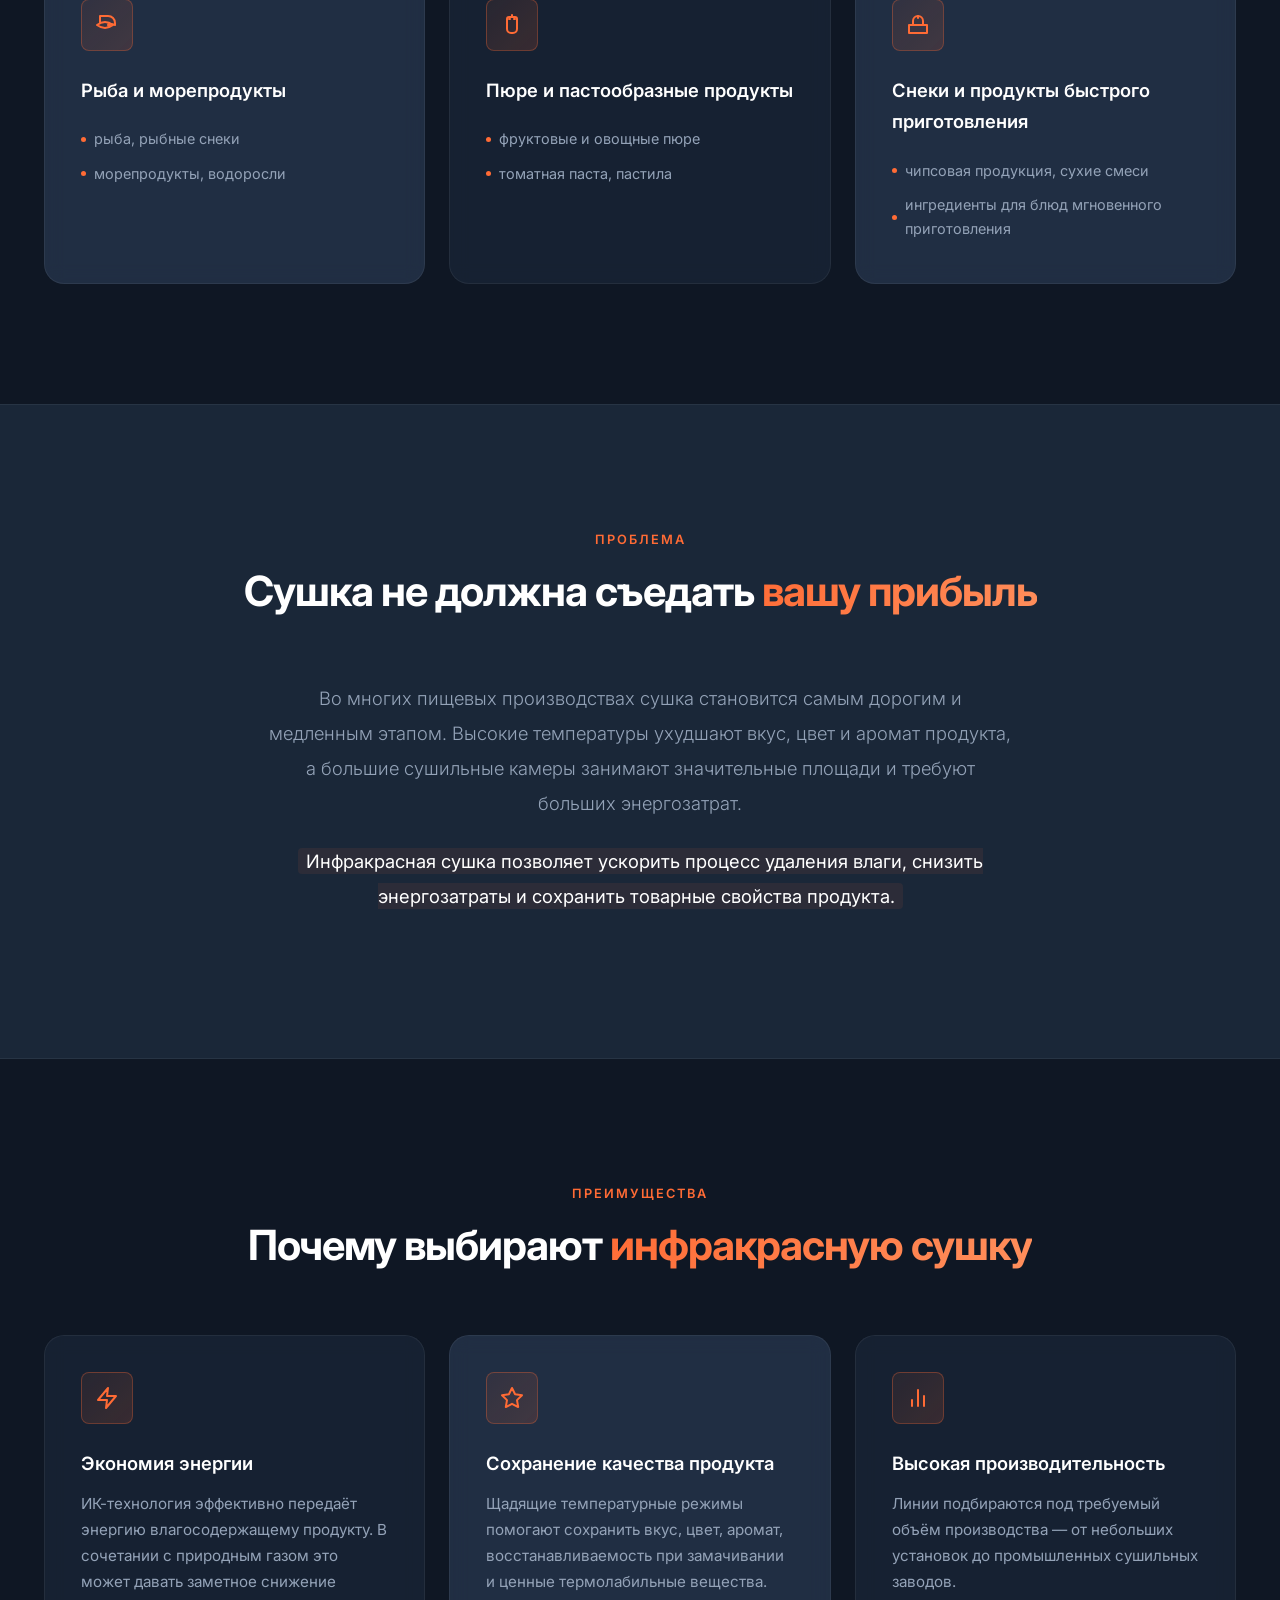
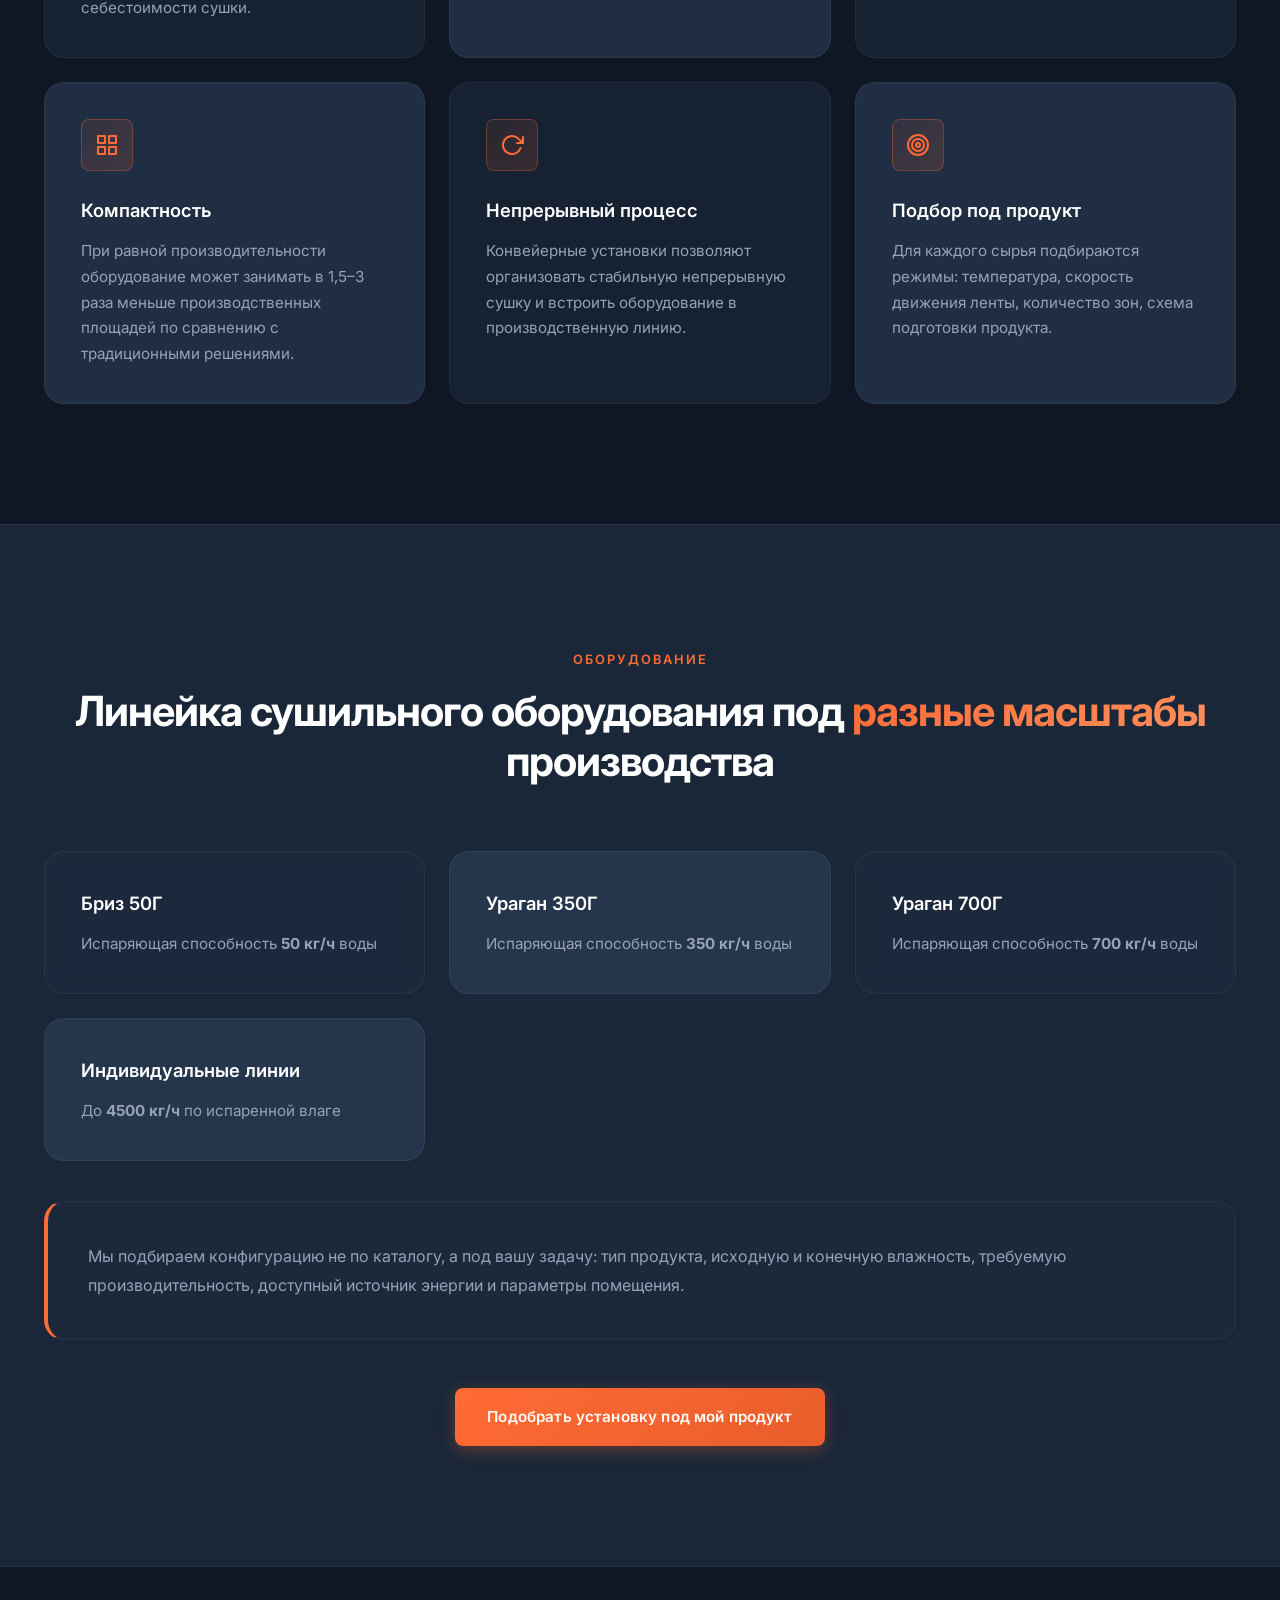
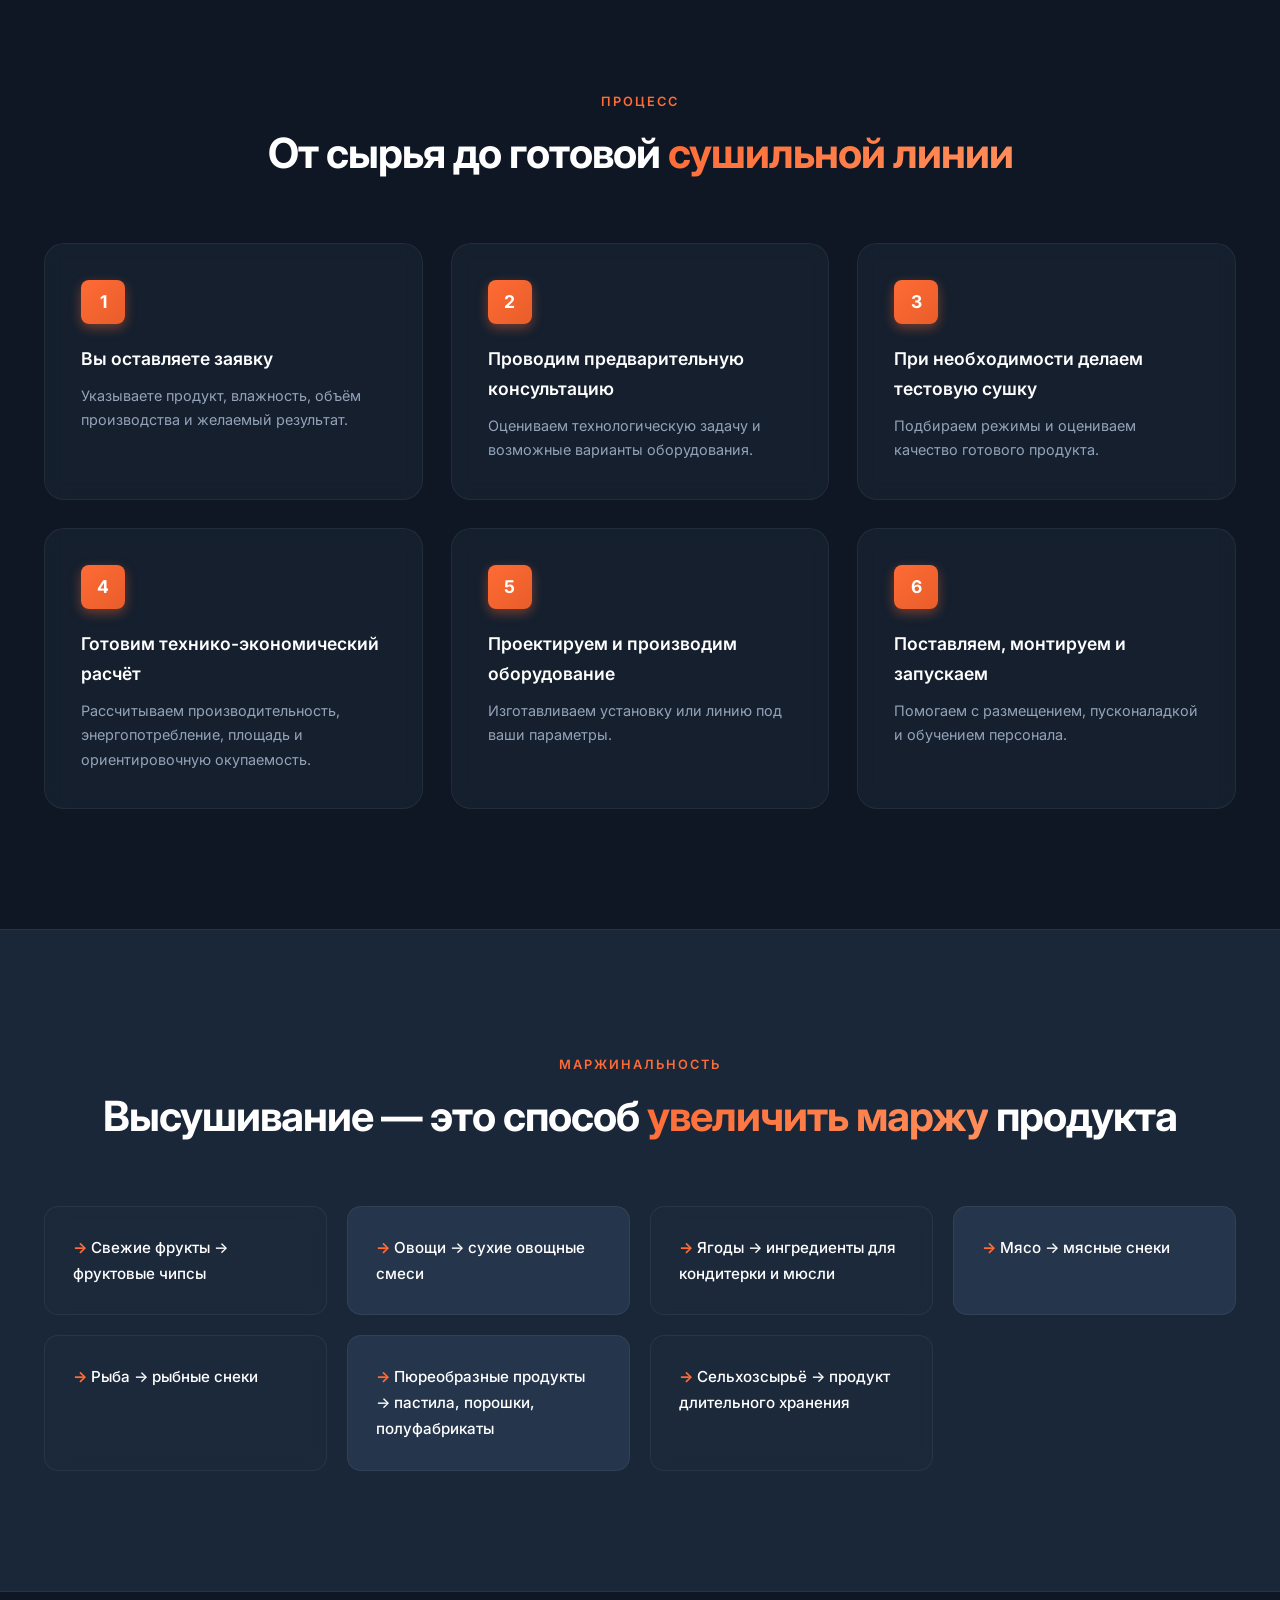
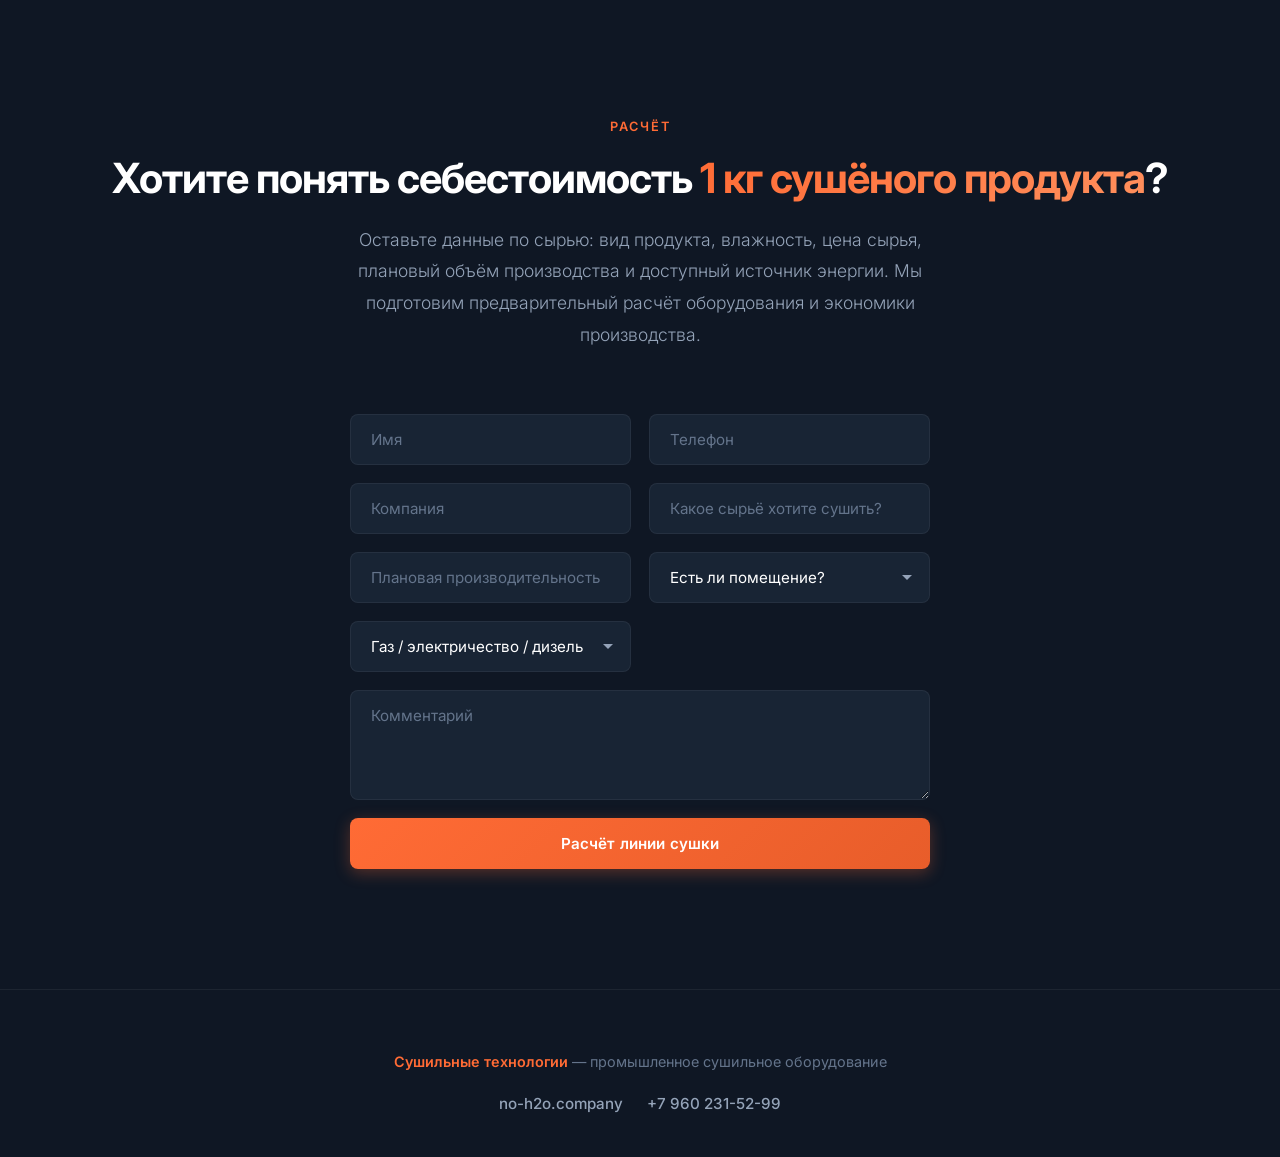
==== commit dc39caaf: "Telegram-bot form submission; add form field names; set chat id" ====
--- a/index.html
+++ b/index.html
@@ -97,11 +97,11 @@
     <section class="section cta-section" id="cta"><div class="container">
       <div class="section__header"><span class="section__badge">Расчёт</span><h2 class="cta-section__title">Хотите понять себестоимость <span>1 кг сушёного продукта</span>?</h2><p class="cta-section__text">Оставьте данные по сырью: вид продукта, влажность, цена сырья, плановый объём производства и доступный источник энергии. Мы подготовим предварительный расчёт оборудования и экономики производства.</p></div>
       <form class="form" onsubmit="handleSubmit(event, 'food')">
-        <div class="form__row"><input type="text" class="form__input" placeholder="Имя" required><input type="tel" class="form__input" placeholder="Телефон" required></div>
-        <div class="form__row"><input type="text" class="form__input" placeholder="Компания"><input type="text" class="form__input" placeholder="Какое сырьё хотите сушить?" required></div>
-        <div class="form__row"><input type="text" class="form__input" placeholder="Плановая производительность"><select class="form__select"><option value="">Есть ли помещение?</option><option value="yes">Да</option><option value="no">Нет</option><option value="building">Строим</option></select></div>
-        <div class="form__row"><select class="form__select"><option value="">Газ / электричество / дизель</option><option value="gas">Газ</option><option value="electric">Электричество</option><option value="diesel">Дизель</option></select></div>
-        <textarea class="form__textarea" placeholder="Комментарий"></textarea>
+        <div class="form__row"><input type="text" class="form__input" placeholder="Имя" name="Имя" required><input type="tel" class="form__input" placeholder="Телефон" name="Телефон" required></div>
+        <div class="form__row"><input type="text" class="form__input" placeholder="Компания" name="Компания"><input type="text" class="form__input" placeholder="Какое сырьё хотите сушить?" name="Сырьё" required></div>
+        <div class="form__row"><input type="text" class="form__input" placeholder="Плановая производительность" name="Плановая производительность"><select class="form__select" name="Есть ли помещение?"><option value="">Есть ли помещение?</option><option value="yes">Да</option><option value="no">Нет</option><option value="building">Строим</option></select></div>
+        <div class="form__row"><select class="form__select" name="Источник энергии"><option value="">Газ / электричество / дизель</option><option value="gas">Газ</option><option value="electric">Электричество</option><option value="diesel">Дизель</option></select></div>
+        <textarea class="form__textarea" placeholder="Комментарий" name="Комментарий"></textarea>
         <button type="submit" class="btn btn-primary btn--full">Расчёт линии сушки</button>
       </form>
     </div></section>
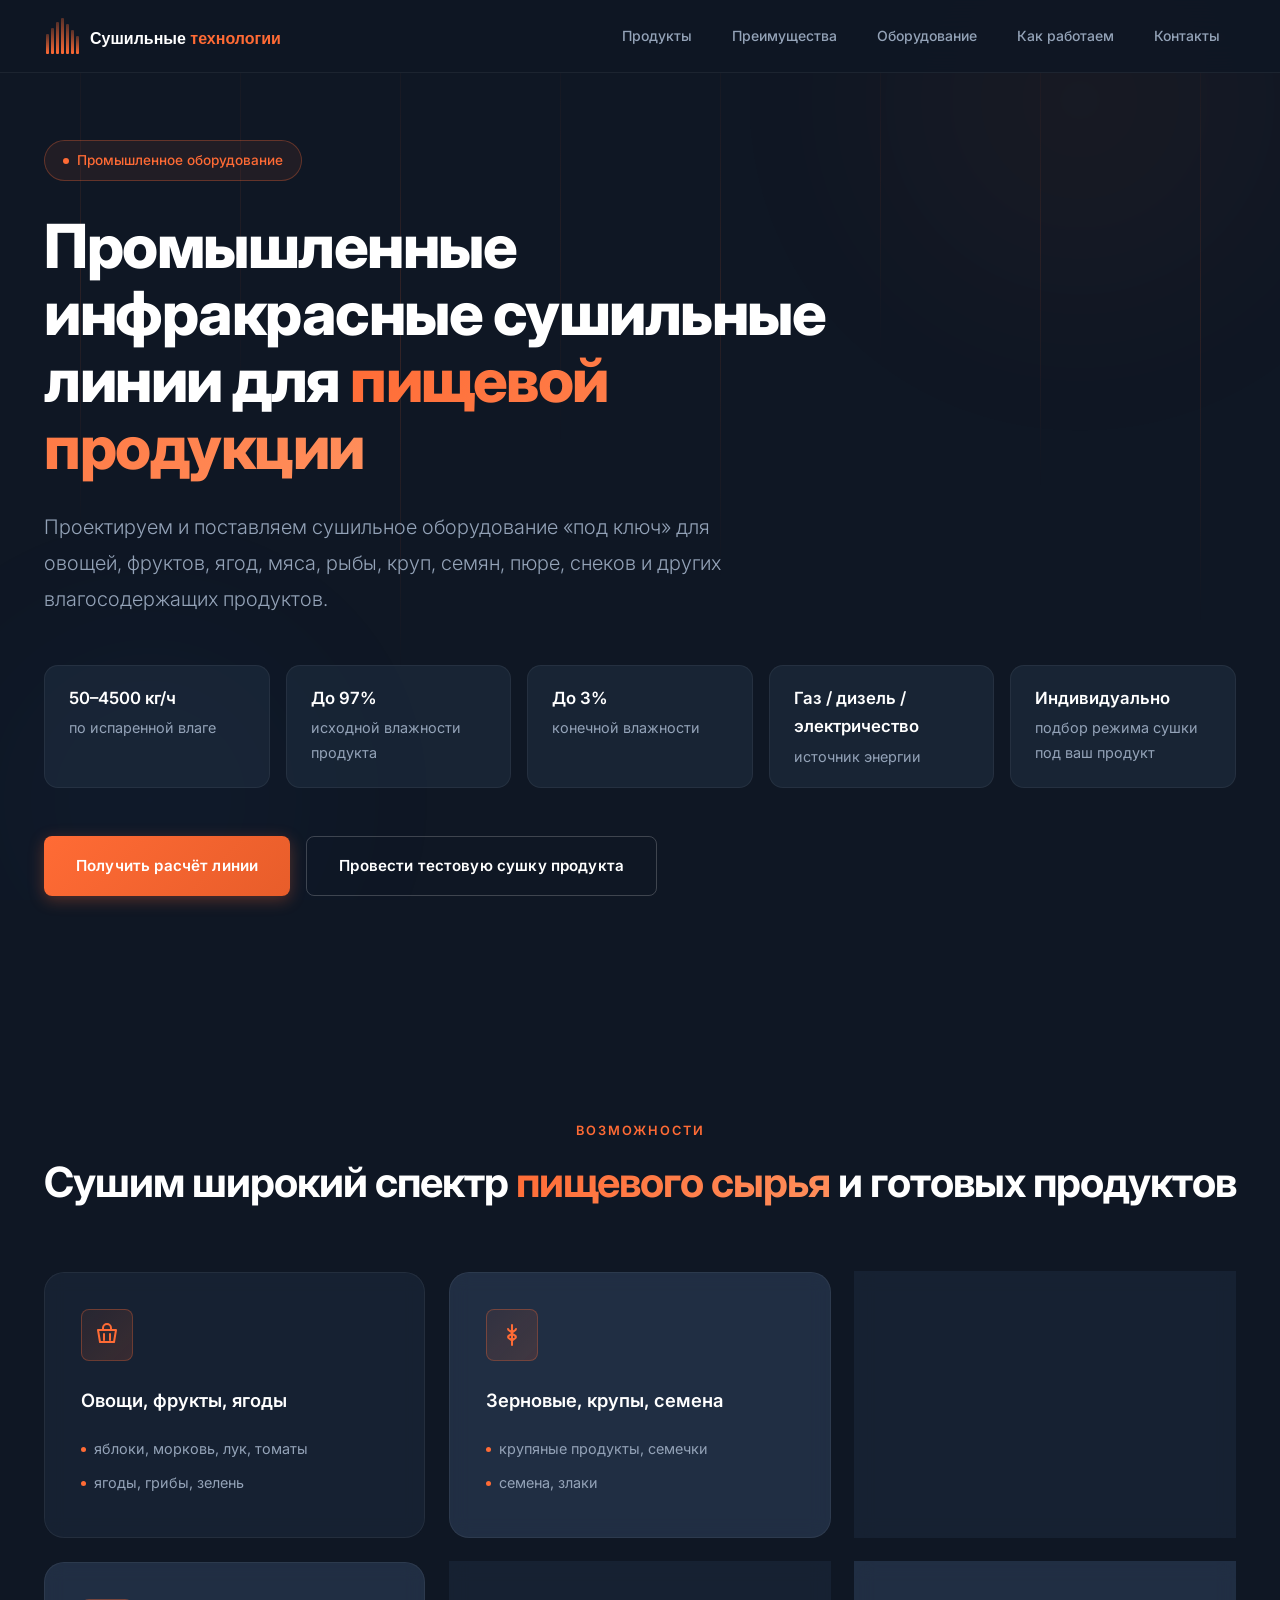
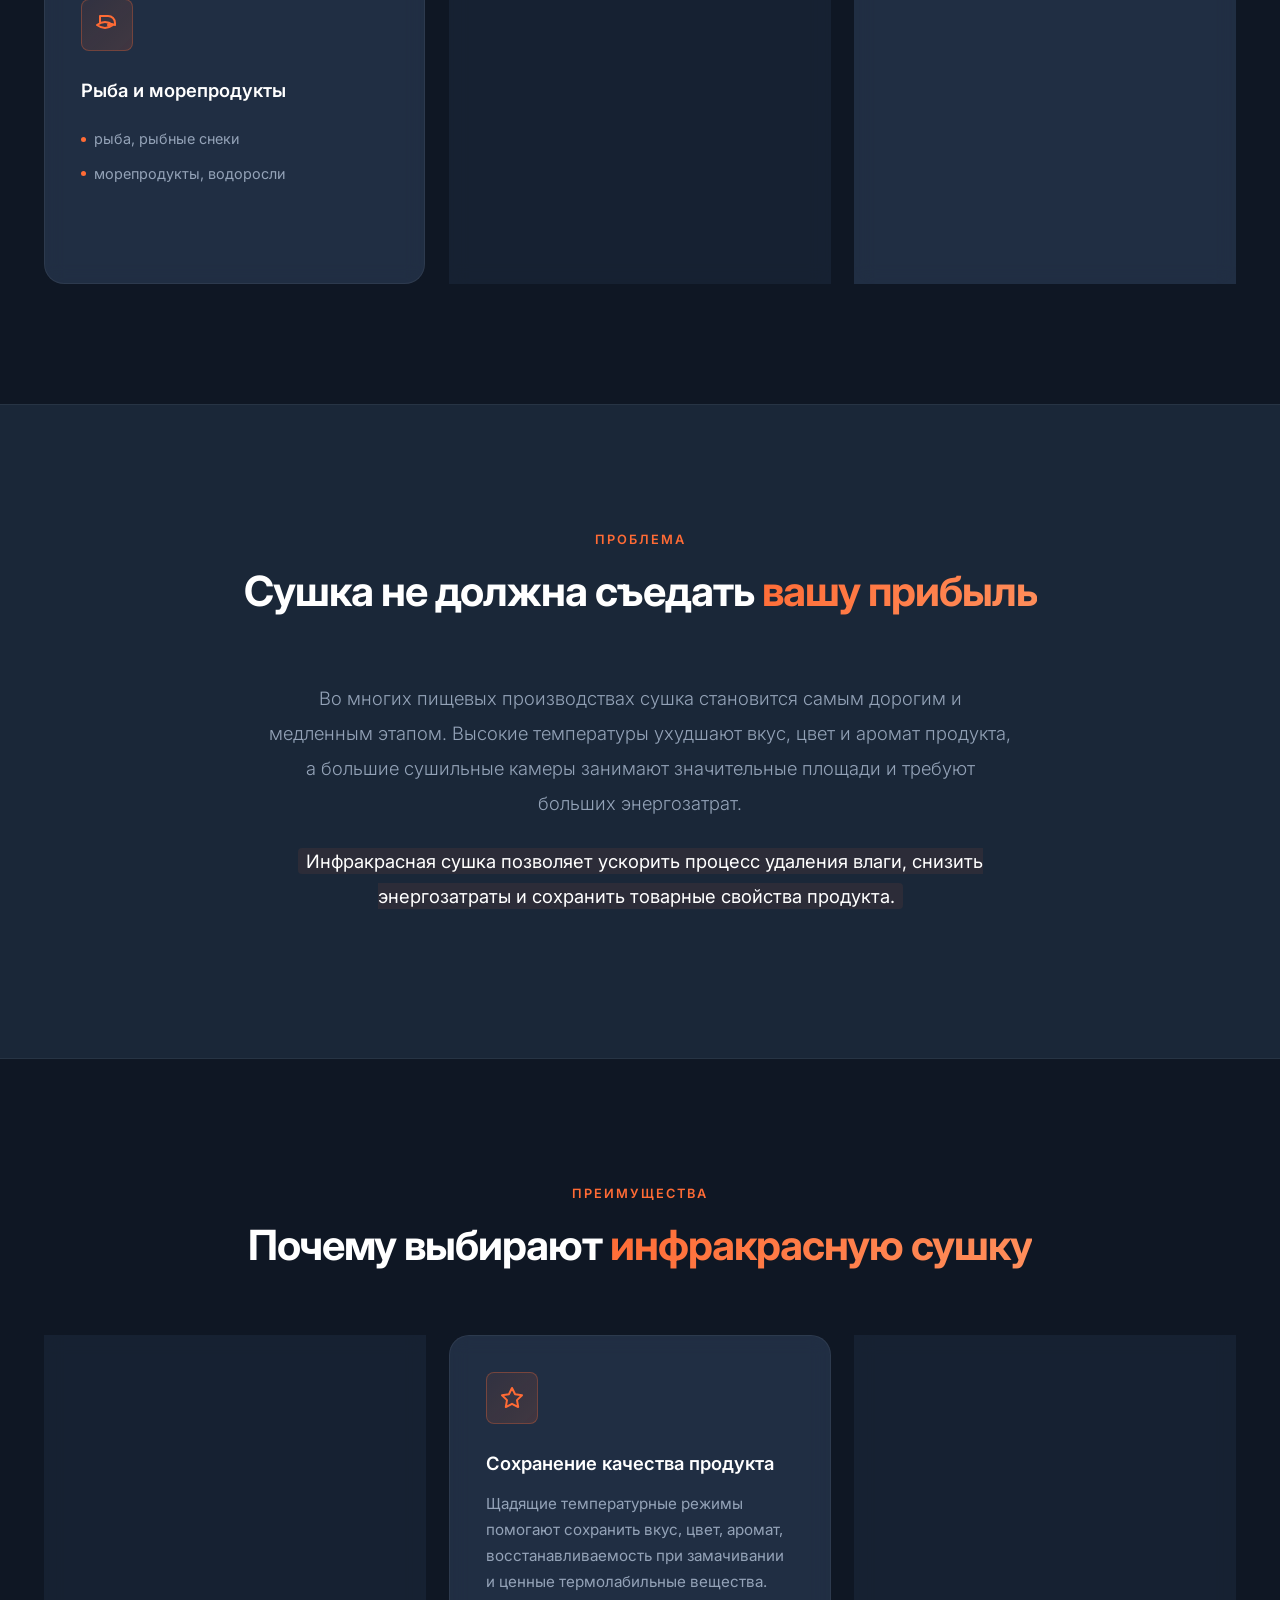
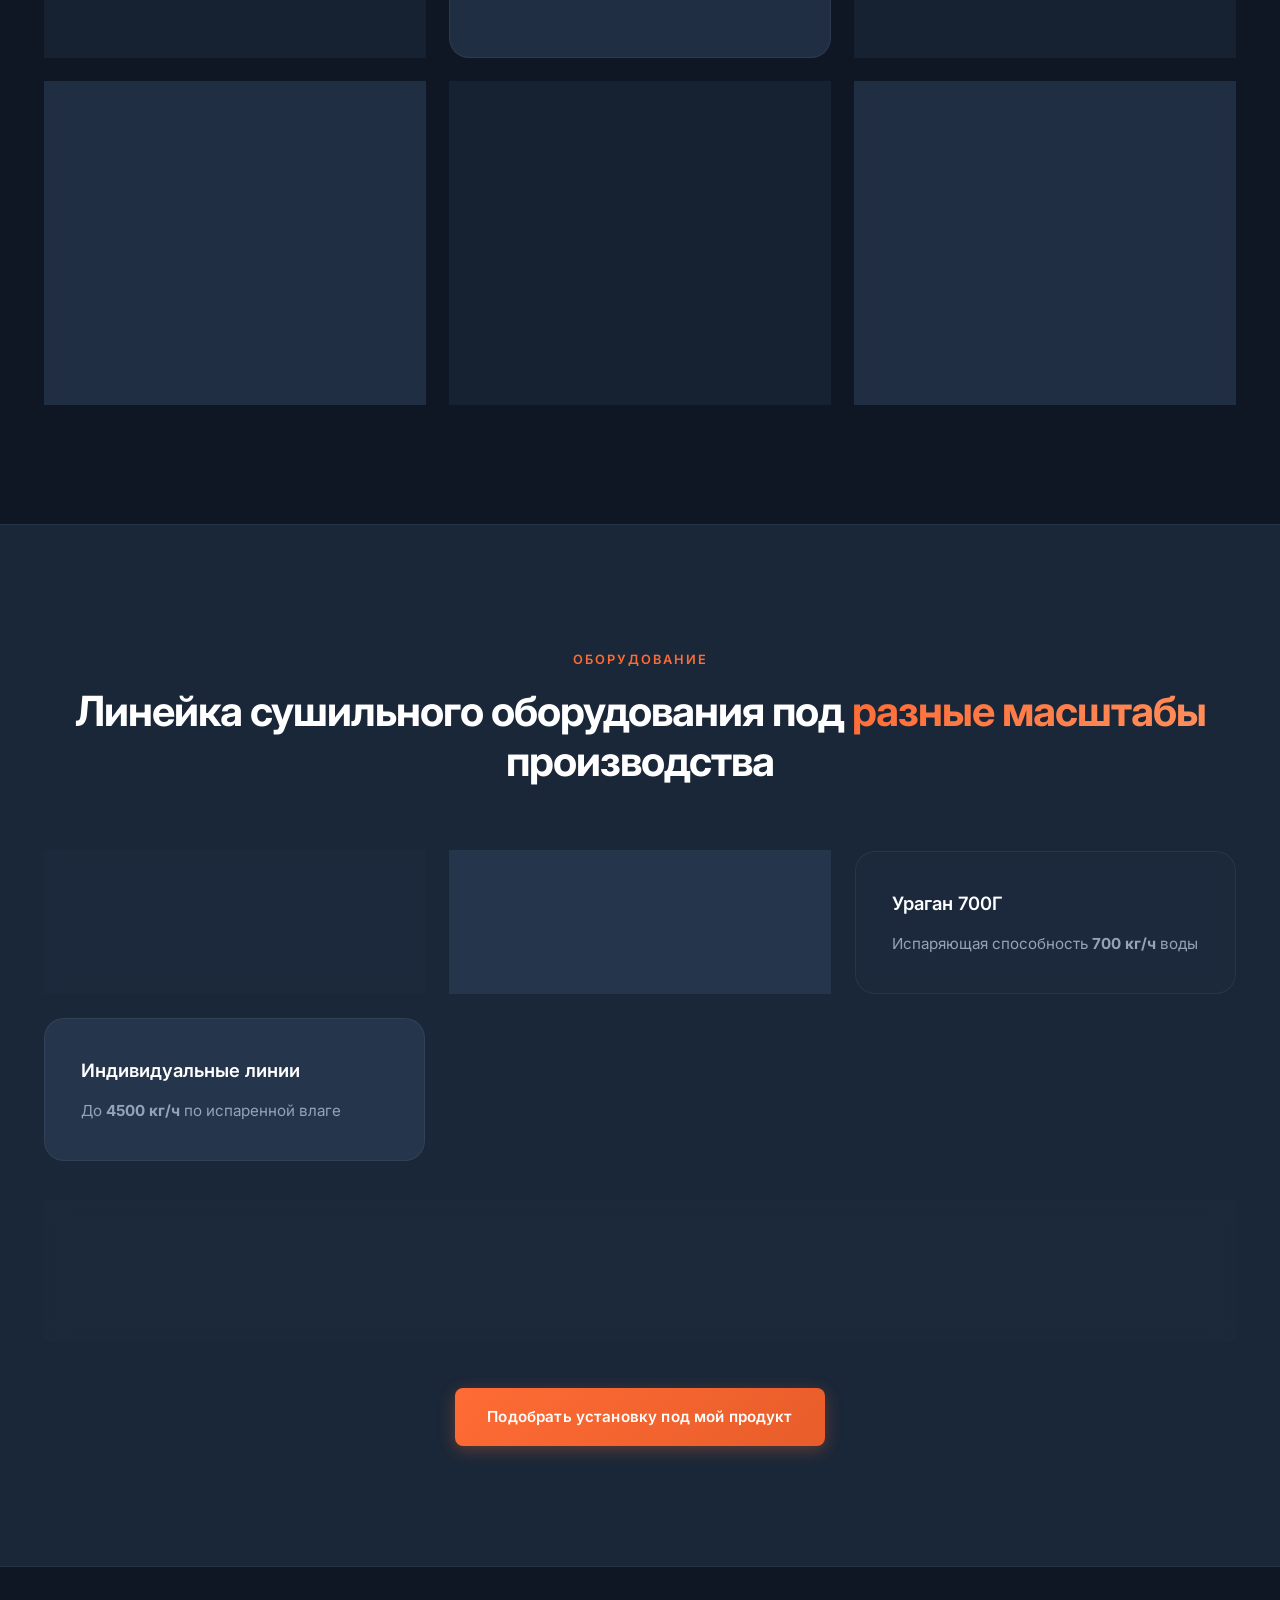
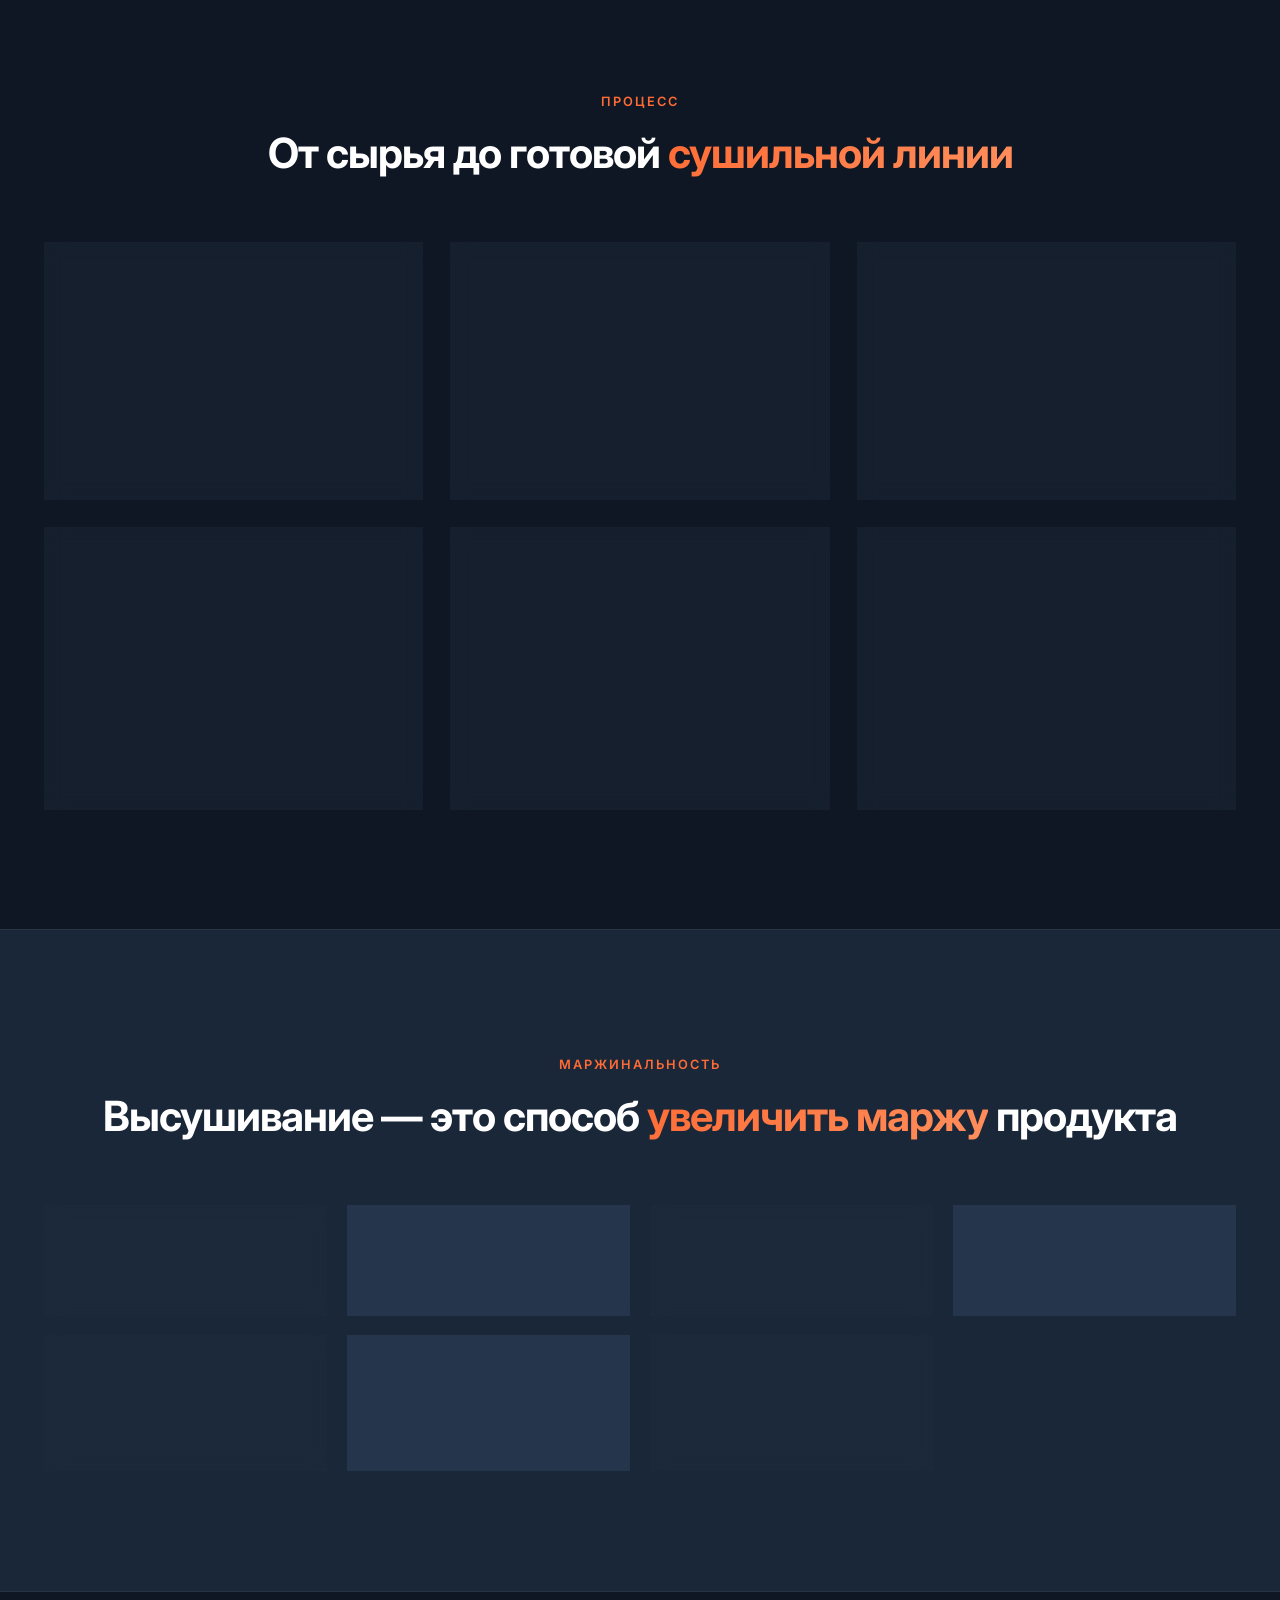
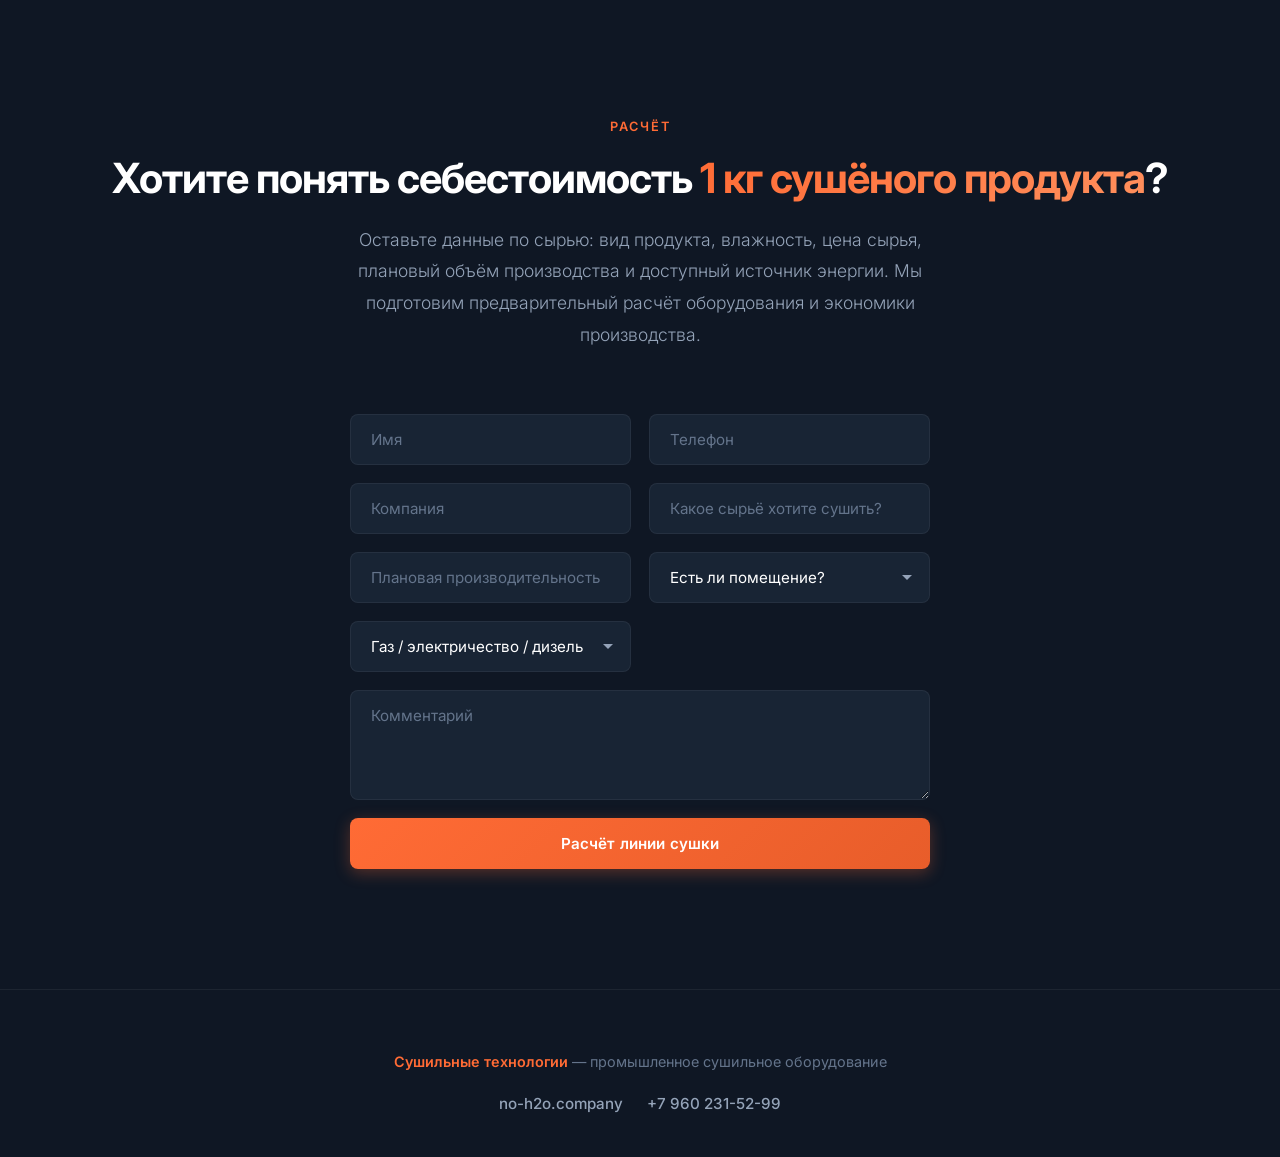
==== commit ff4f6023: "Bump cache version to v3" ====
--- a/index.html
+++ b/index.html
@@ -1,4 +1,4 @@
-﻿<!DOCTYPE html>
+<!DOCTYPE html>
 <html lang="ru">
 <head>
   <meta charset="UTF-8">
@@ -107,6 +107,6 @@
     </div></section>
   </main>
   <footer class="footer"><div class="container"><p class="footer__text"><span class="footer__accent">Сушильные технологии</span> — промышленное сушильное оборудование</p><div class="footer__contacts"><a class="footer__link" href="http://no-h2o.company/">no-h2o.company</a><a class="footer__link" href="tel:+79602315299">+7 960 231-52-99</a></div></div></footer>
-  <script src="js/main.js"></script>
+  <script src="js/main.js?v=3"></script>
 </body>
 </html>
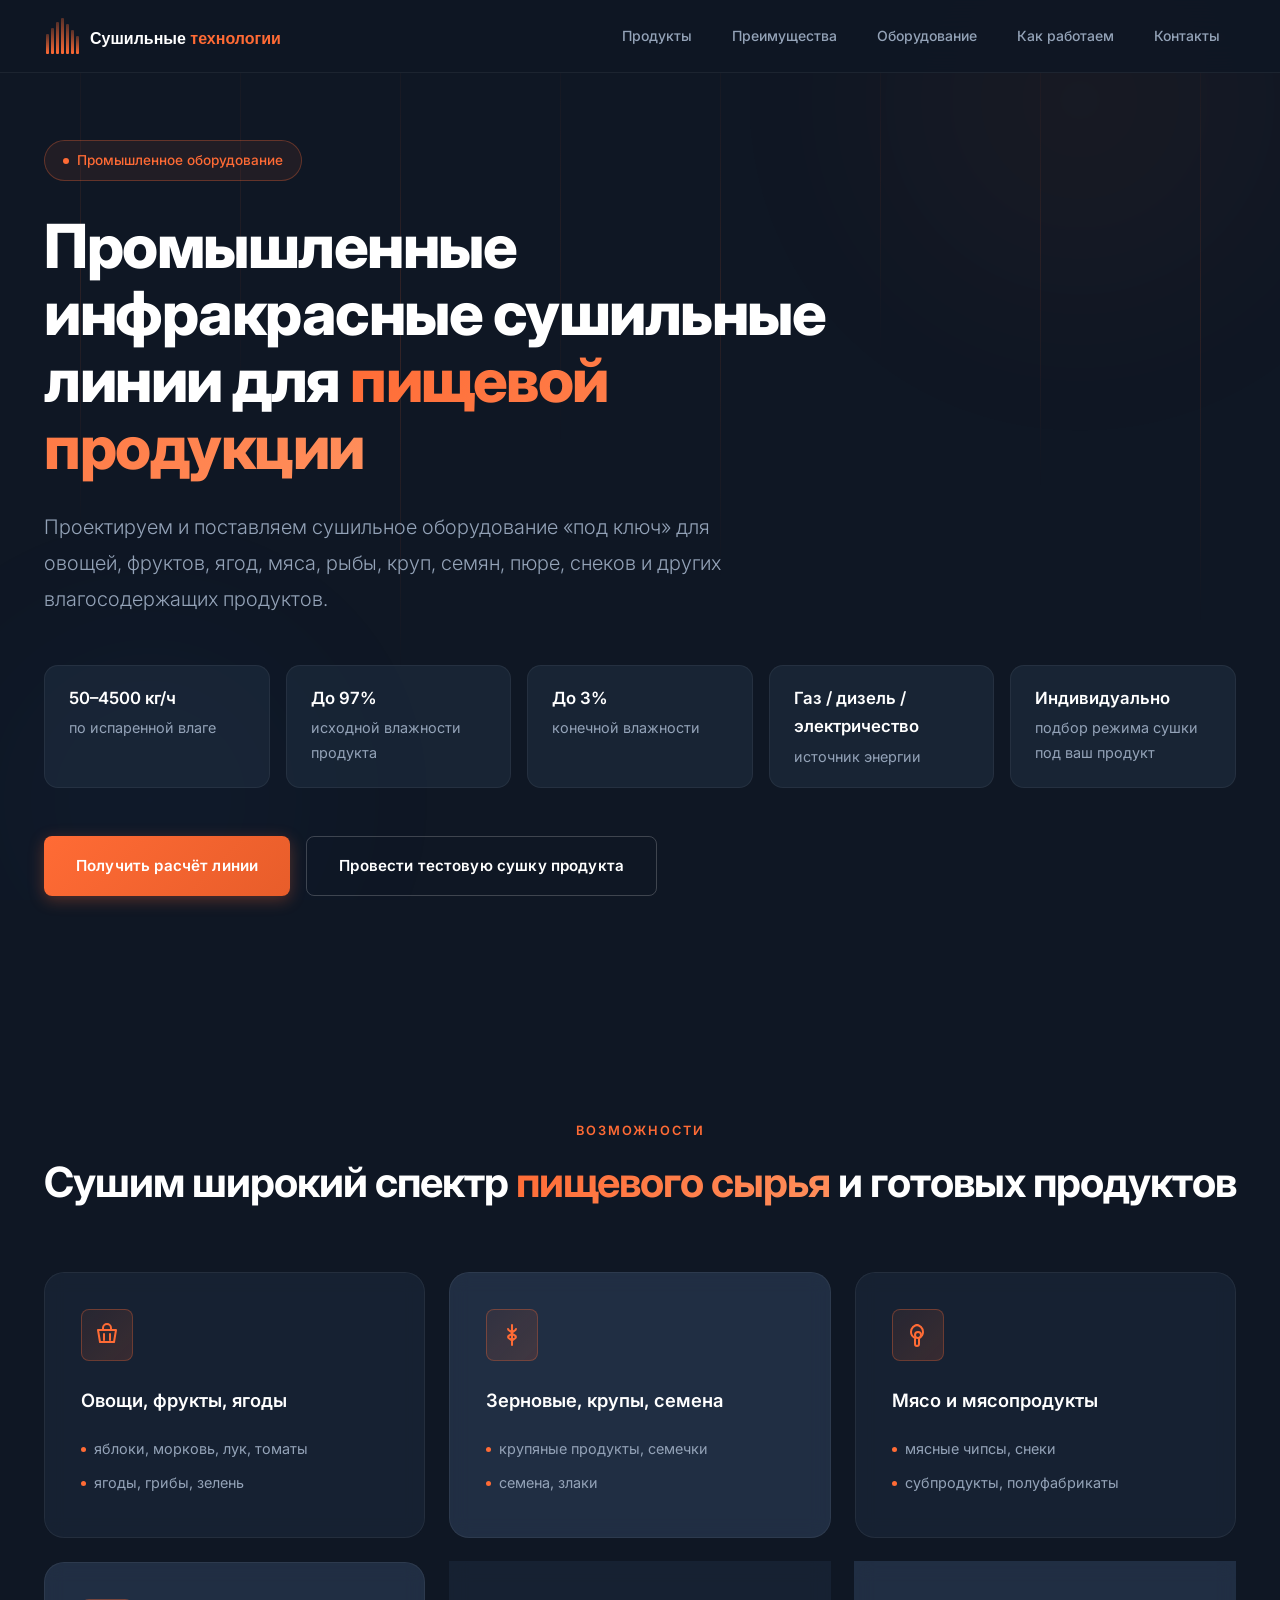
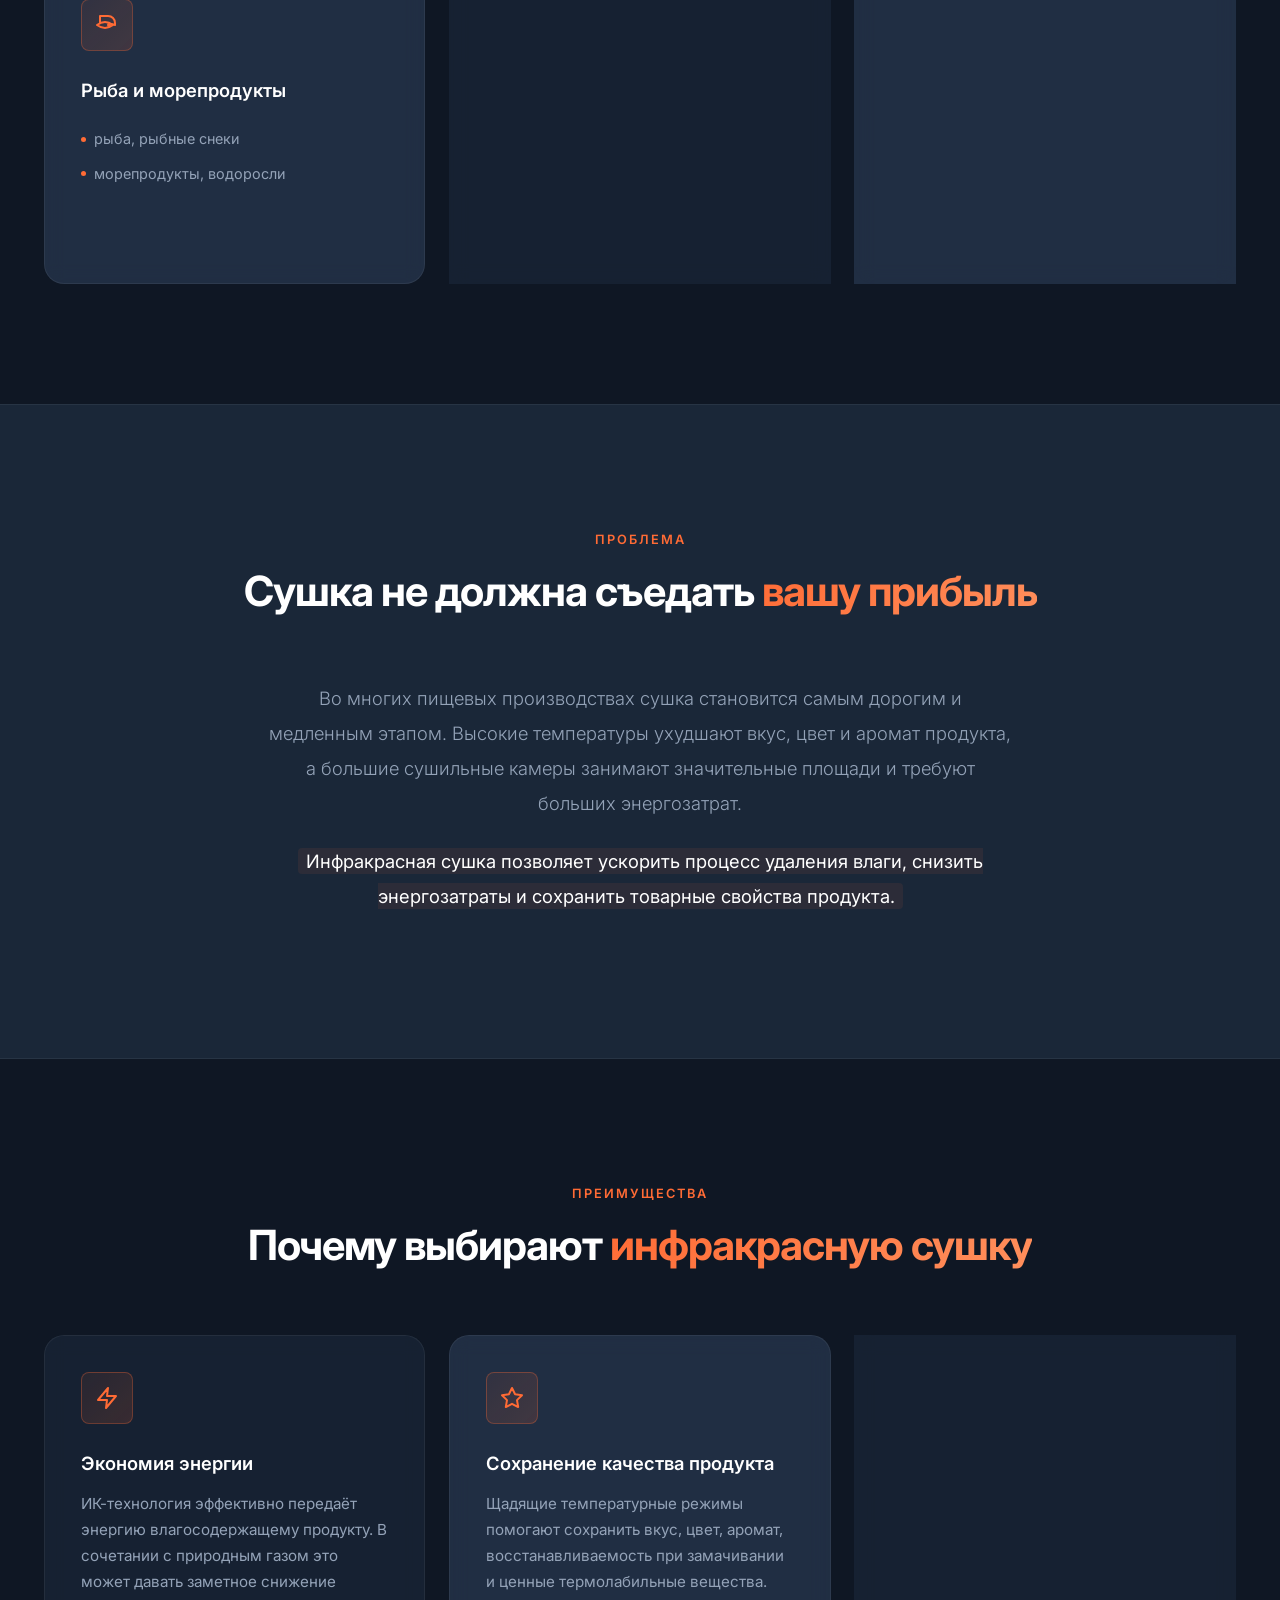
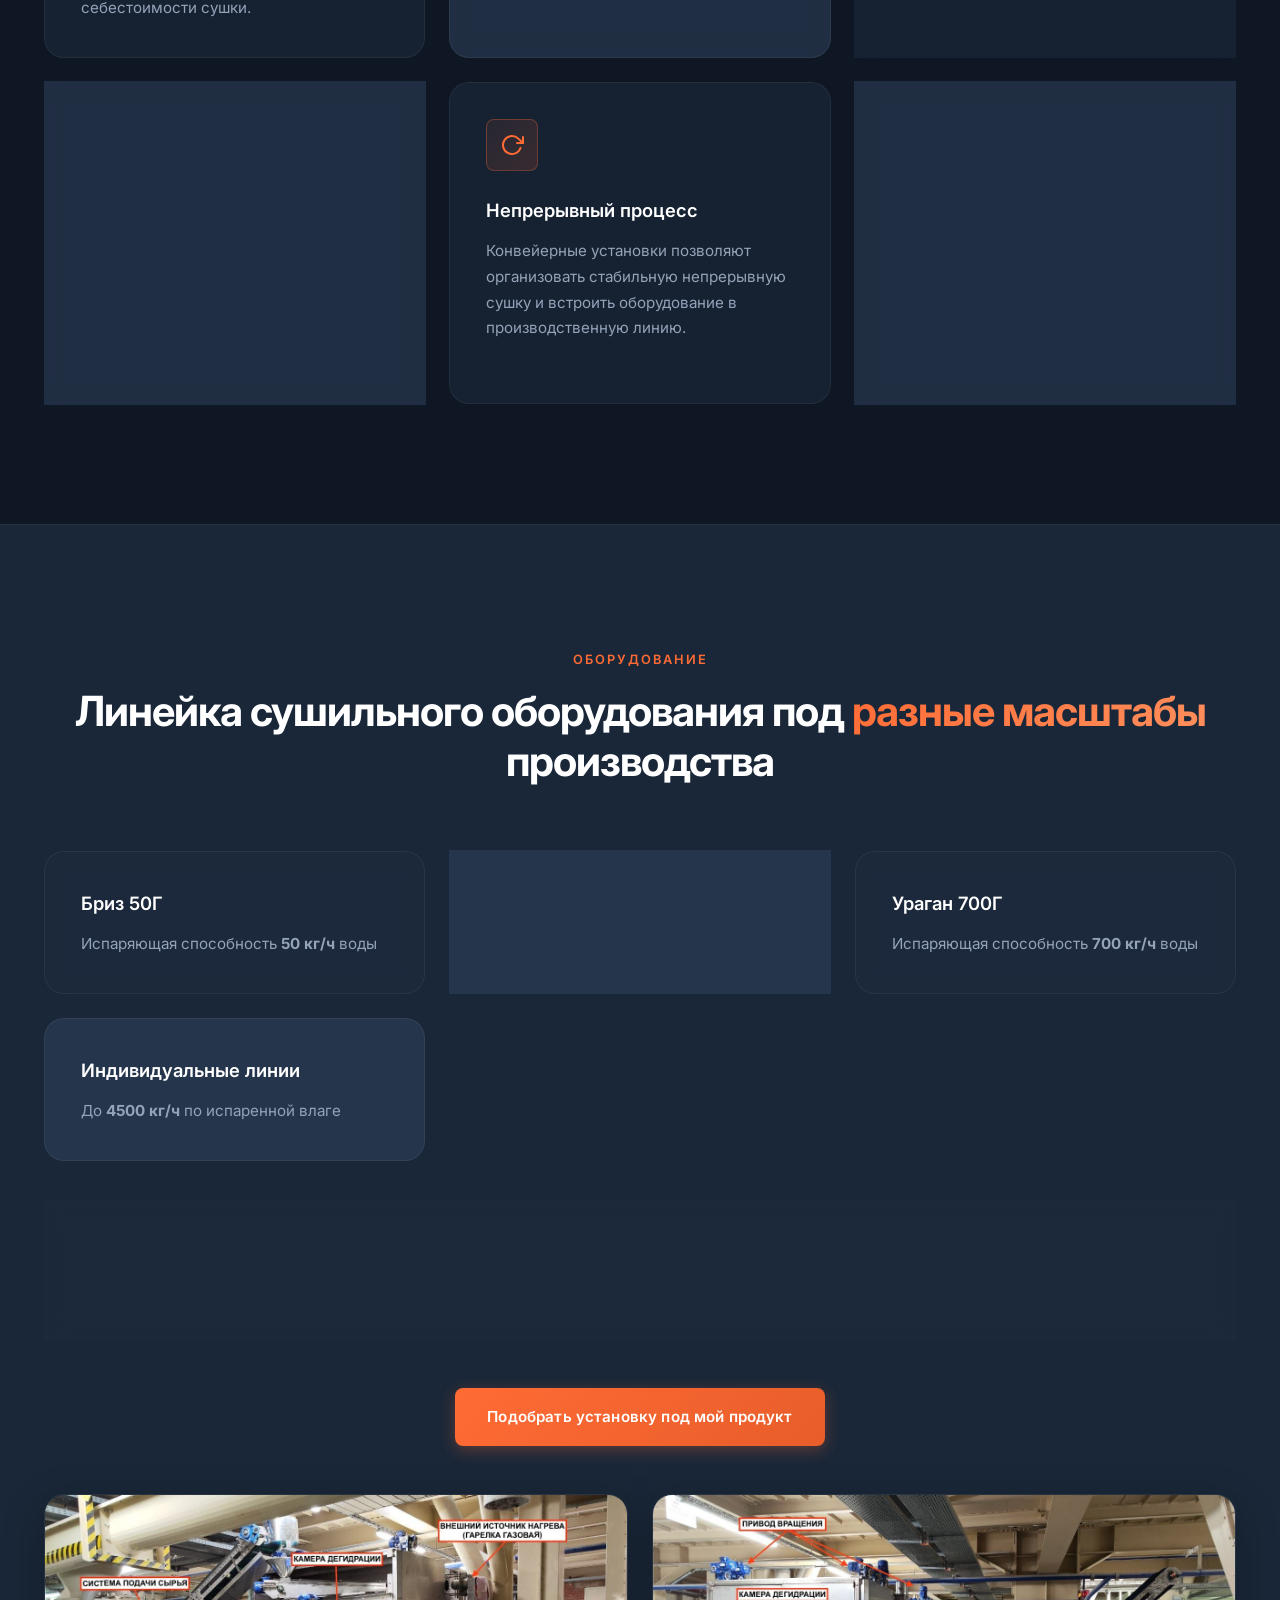
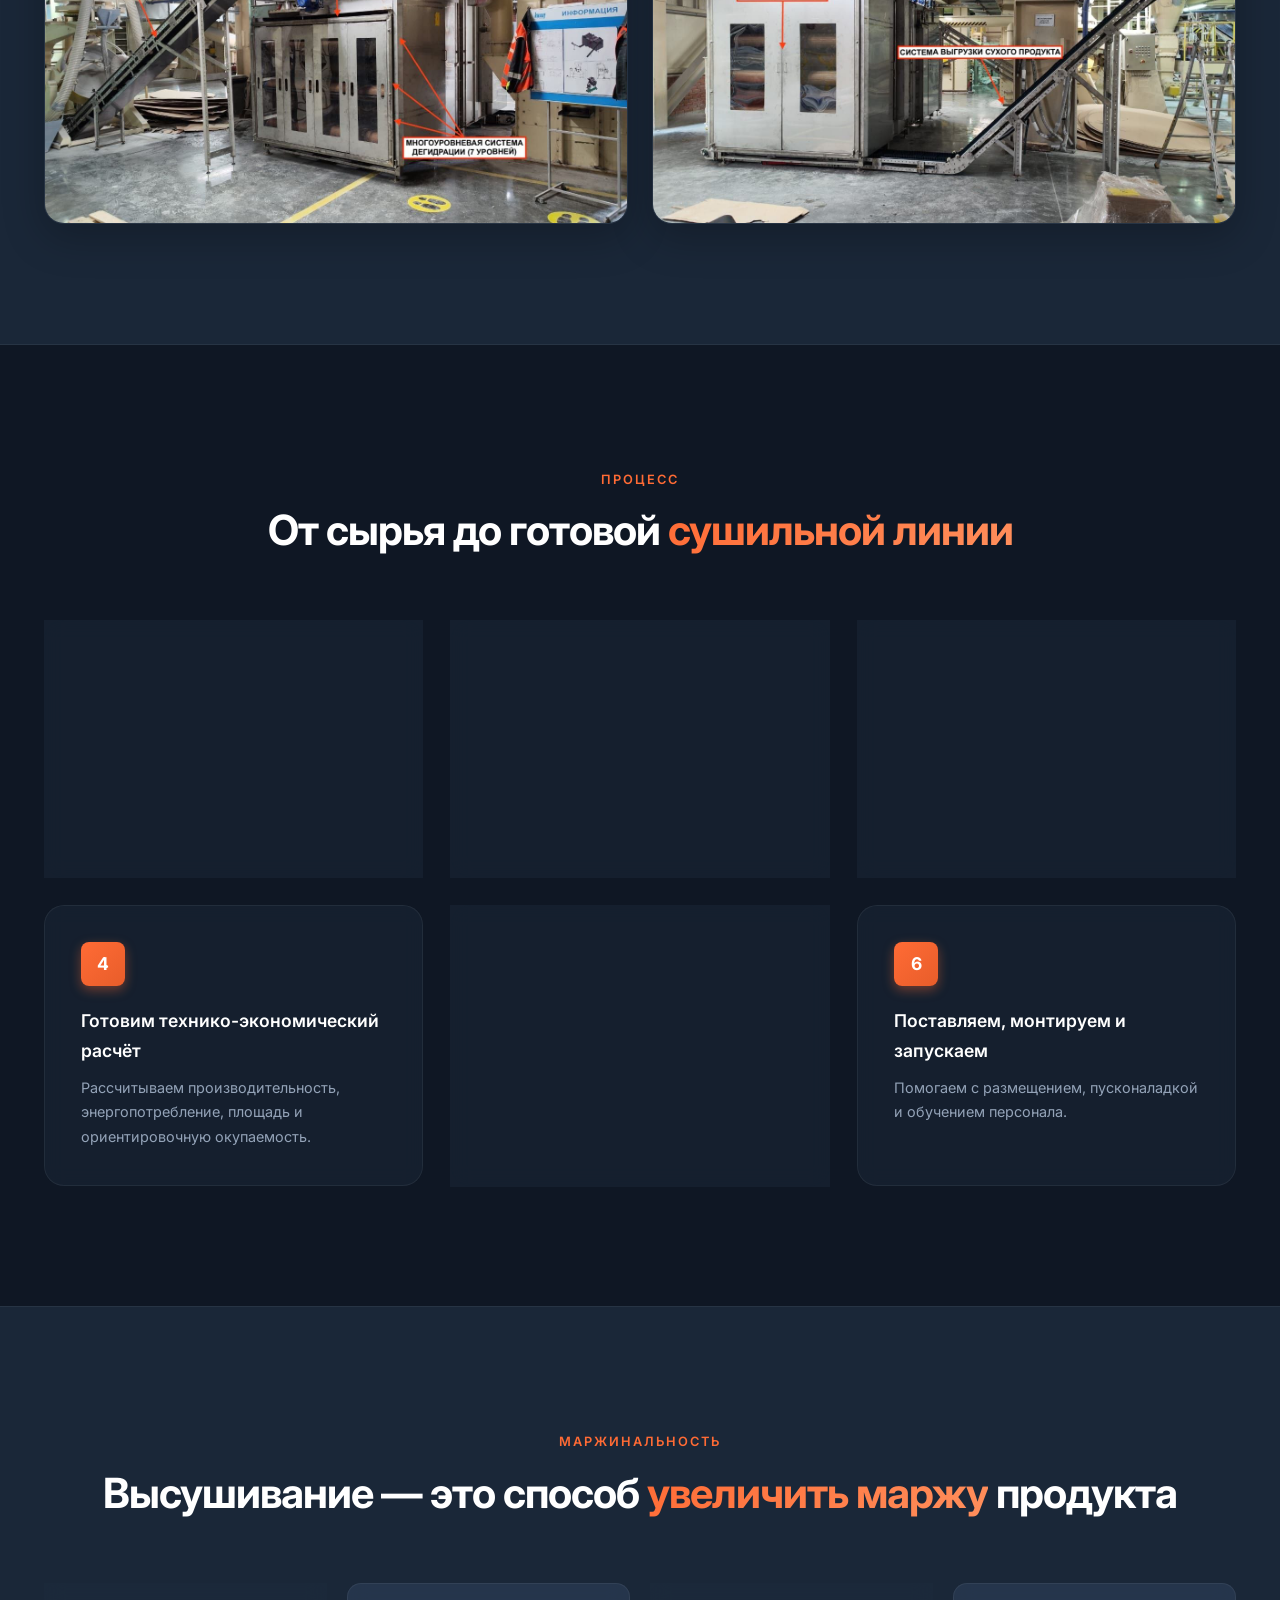
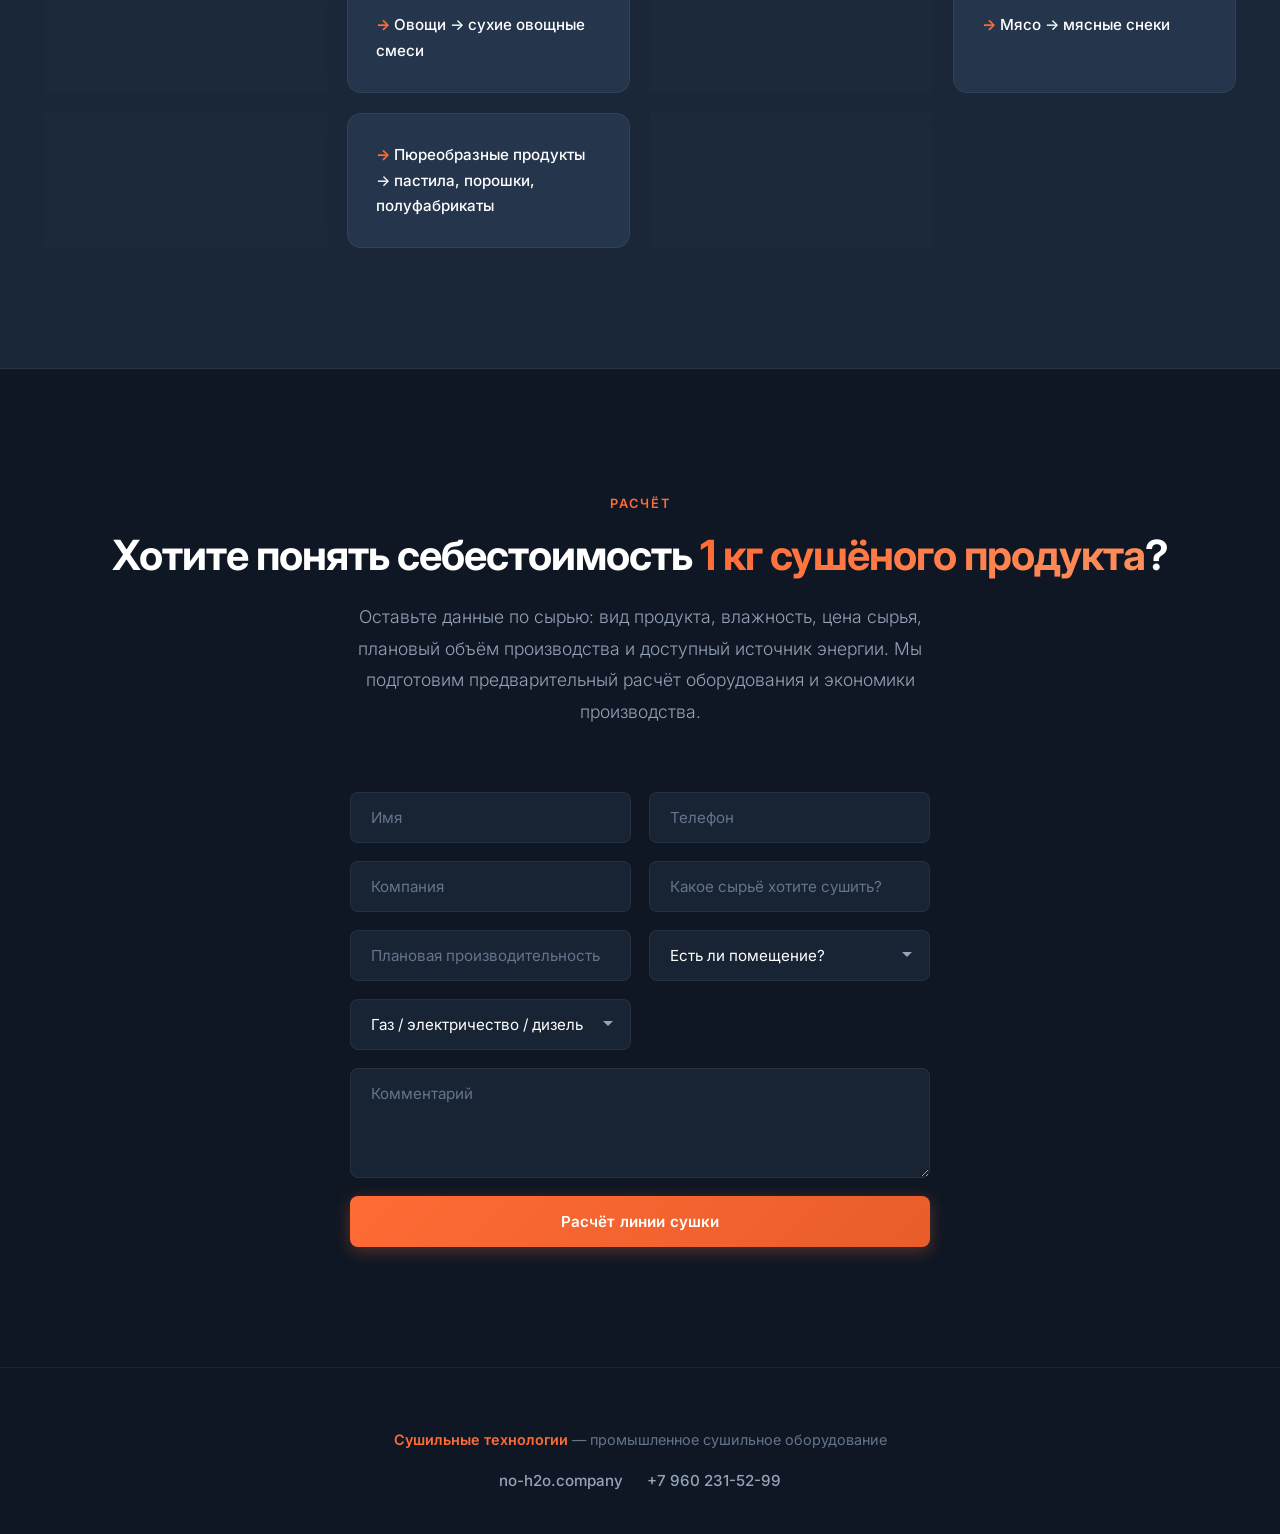
==== commit 3478fca1: "Add equipment photos and retry logic" ====
--- a/index.html
+++ b/index.html
@@ -4,7 +4,7 @@
   <meta charset="UTF-8">
   <meta name="viewport" content="width=device-width, initial-scale=1.0">
   <title>Инфракрасные сушильные линии для пищевой промышленности</title>
-  <link rel="stylesheet" href="css/style.css">
+  <link rel="stylesheet" href="css/style.css?v=2">
   <meta name="description" content="Промышленное сушильное оборудование для пищевой продукции: от 50 до 4500 кг/ч по испаренной влаге. Работаем на газе, дизеле или электричестве.">
   <meta property="og:title" content="Инфракрасные сушильные линии для пищевой промышленности">
   <meta property="og:description" content="Промышленное сушильное оборудование для пищевой продукции: от 50 до 4500 кг/ч по испаренной влаге. Работаем на газе, дизеле или электричестве.">
@@ -70,6 +70,10 @@
       </div>
       <div class="info-block animate-on-scroll"><p class="info-block__text">Мы подбираем конфигурацию не по каталогу, а под вашу задачу: тип продукта, исходную и конечную влажность, требуемую производительность, доступный источник энергии и параметры помещения.</p></div>
       <div style="text-align:center;margin-top:48px;" class="animate-on-scroll"><a href="#cta" class="btn btn-primary">Подобрать установку под мой продукт</a></div>
+      <div class="equipment-photos animate-on-scroll">
+        <img src="equipment-1.jpg" alt="ИК-сушильное оборудование" class="equipment-photos__img">
+        <img src="equipment-2.jpg" alt="ИК-сушильное оборудование" class="equipment-photos__img">
+      </div>
     </div></section>
     <section class="section" id="process"><div class="container">
       <div class="section__header"><span class="section__badge">Процесс</span><h2 class="section__title">От сырья до готовой <span>сушильной линии</span></h2></div>
--- a/css/style.css
+++ b/css/style.css
@@ -1039,6 +1039,23 @@
   background: var(--bg-card-hover);
 }
 
+/* ========== FOOD LANDING — EQUIPMENT PHOTOS ========== */
+.equipment-photos {
+  display: grid;
+  grid-template-columns: 1fr 1fr;
+  gap: 24px;
+  margin-top: 48px;
+}
+
+.equipment-photos__img {
+  width: 100%;
+  height: auto;
+  border-radius: var(--radius-lg);
+  border: 1px solid var(--border);
+  box-shadow: var(--shadow-hover);
+  display: block;
+}
+
 /* ========== RESPONSIVE ========== */
 @media (max-width: 768px) {
   .hero {
@@ -1066,6 +1083,10 @@
     grid-template-columns: 1fr;
   }
 
+  .equipment-photos {
+    grid-template-columns: 1fr;
+  }
+
   .steps {
     grid-template-columns: 1fr;
   }
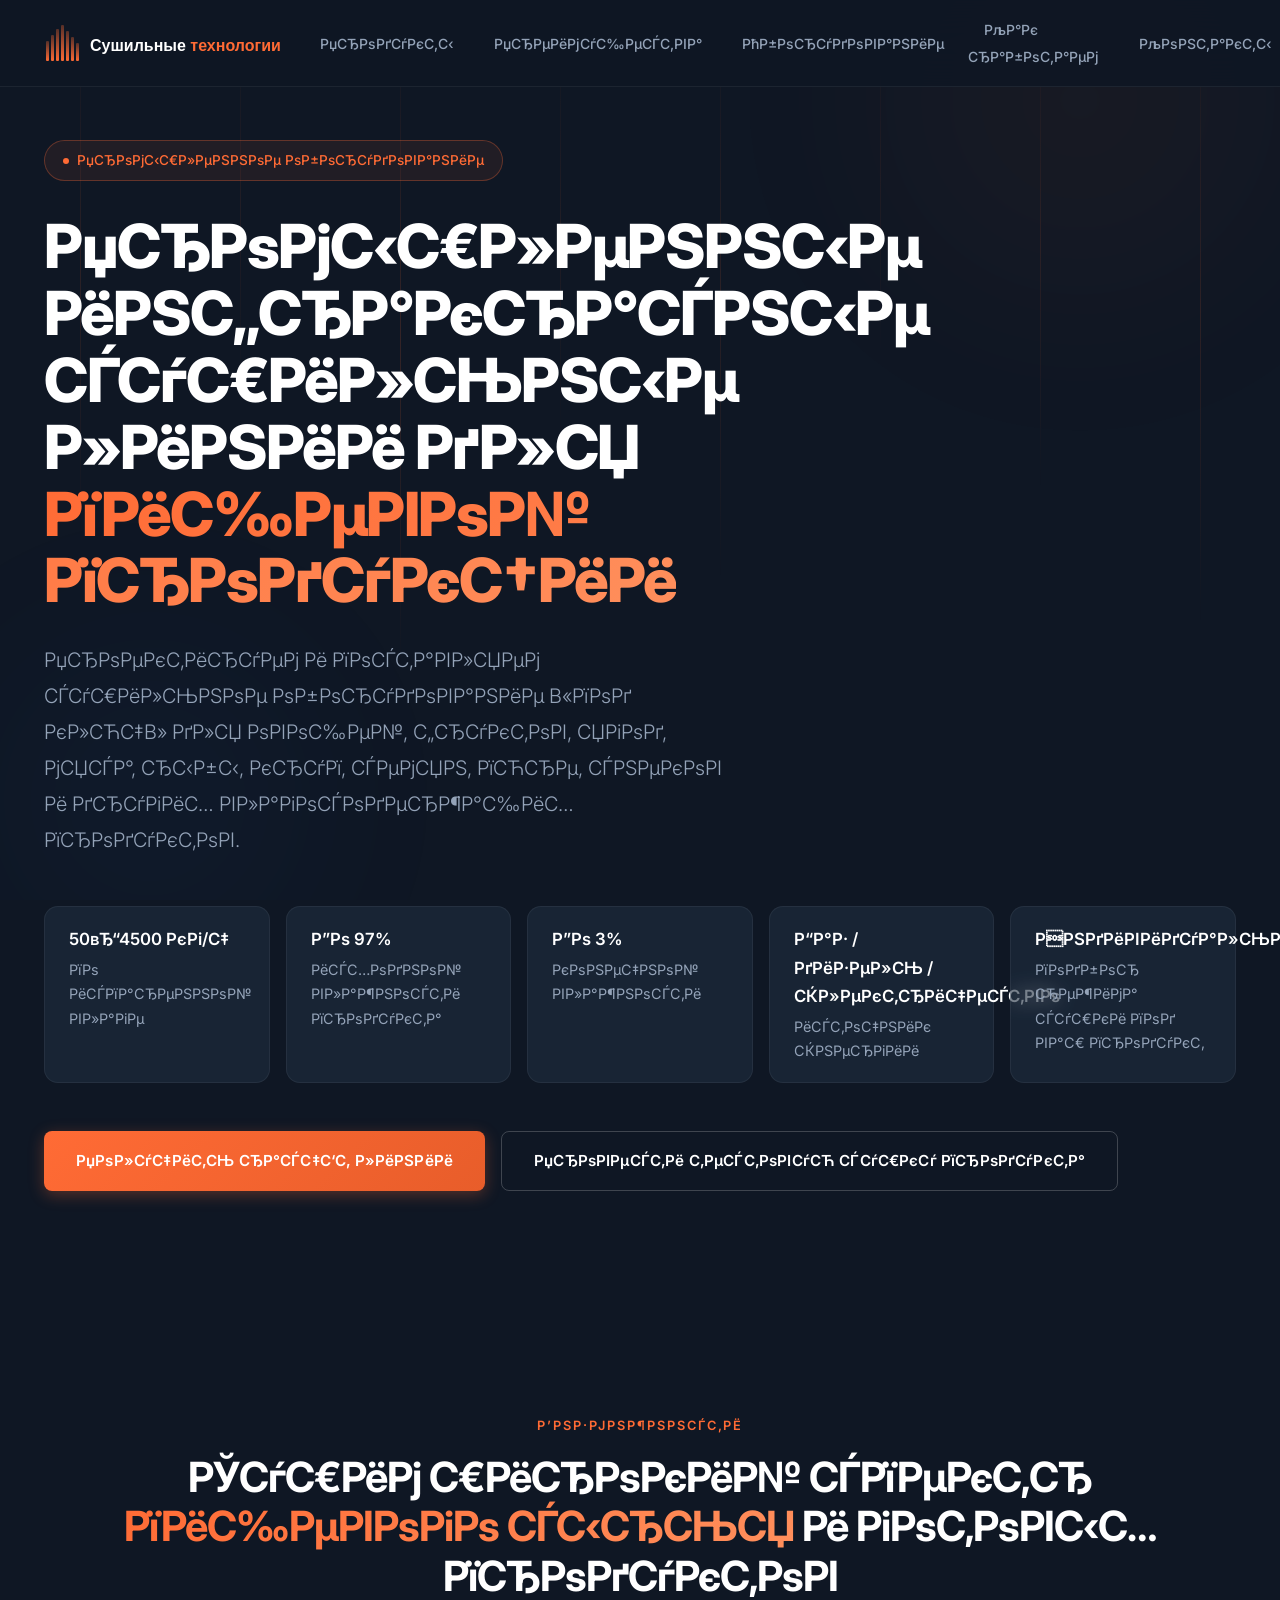
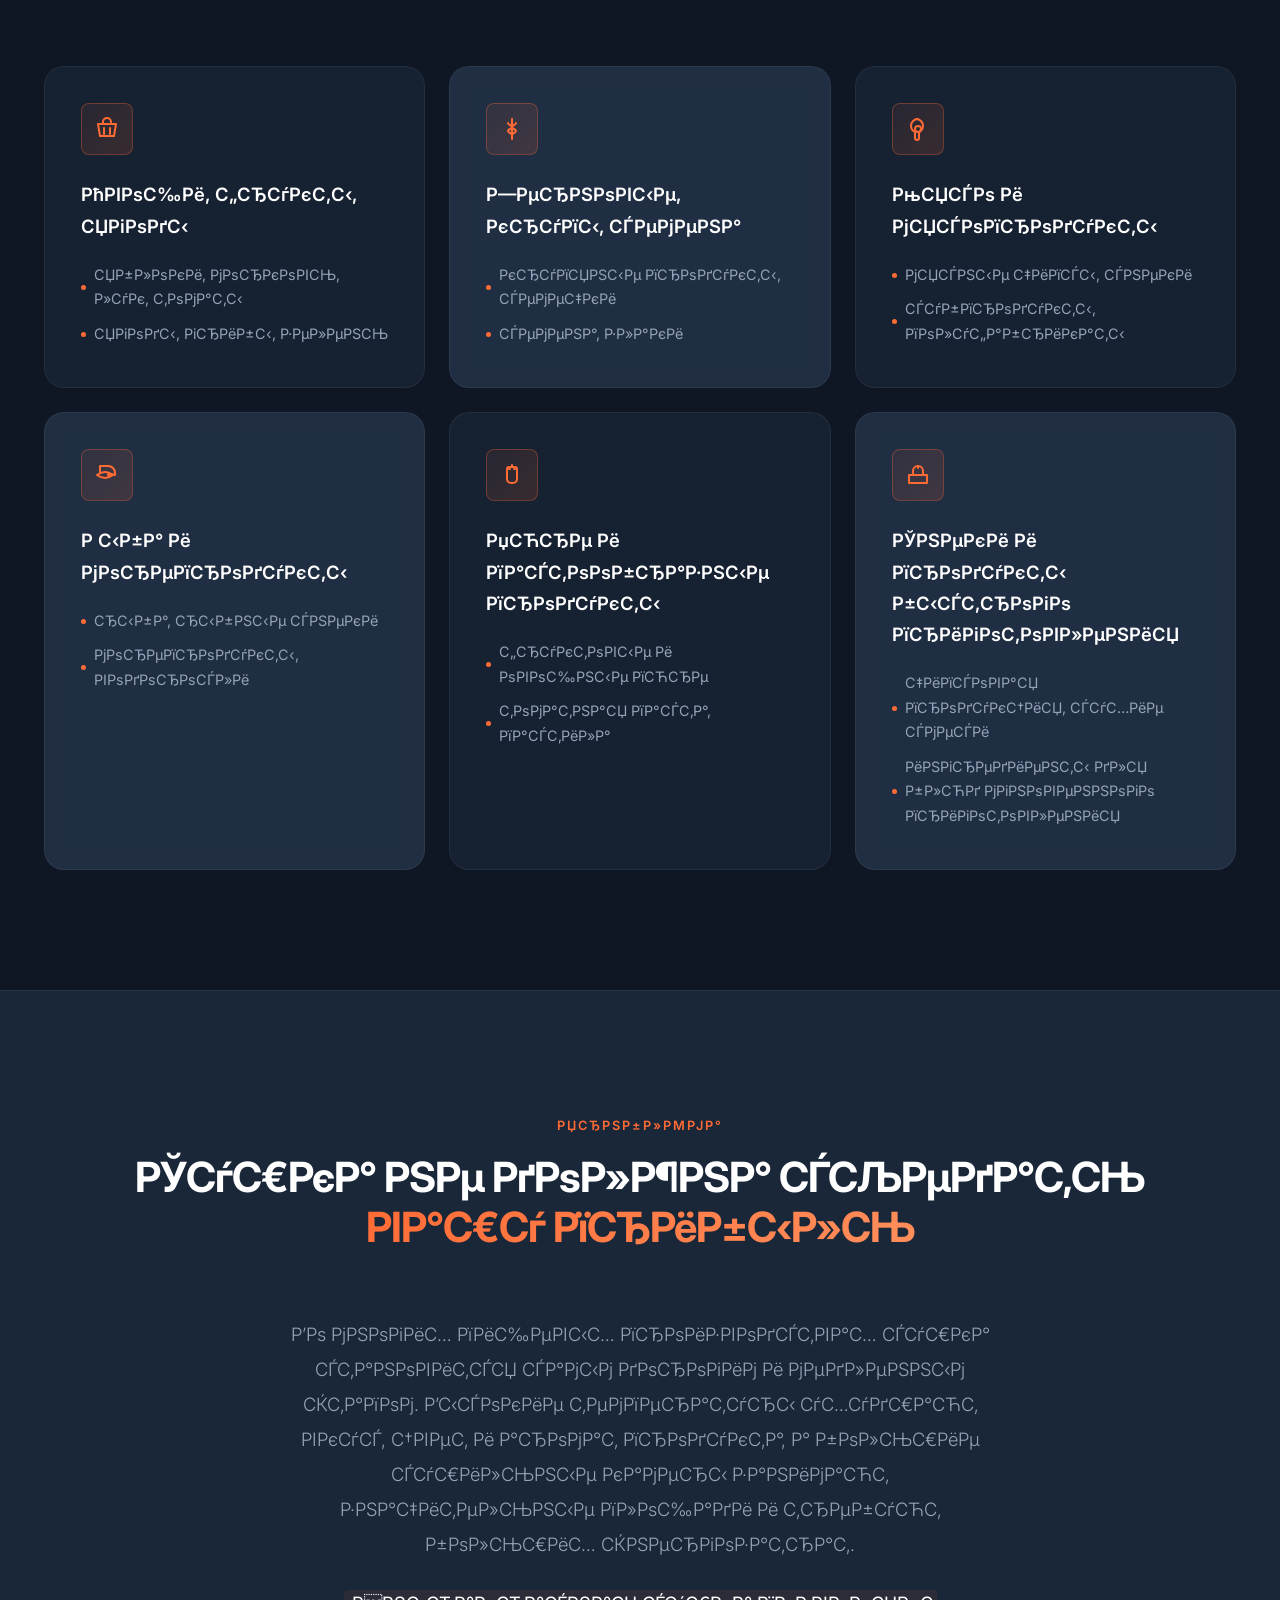
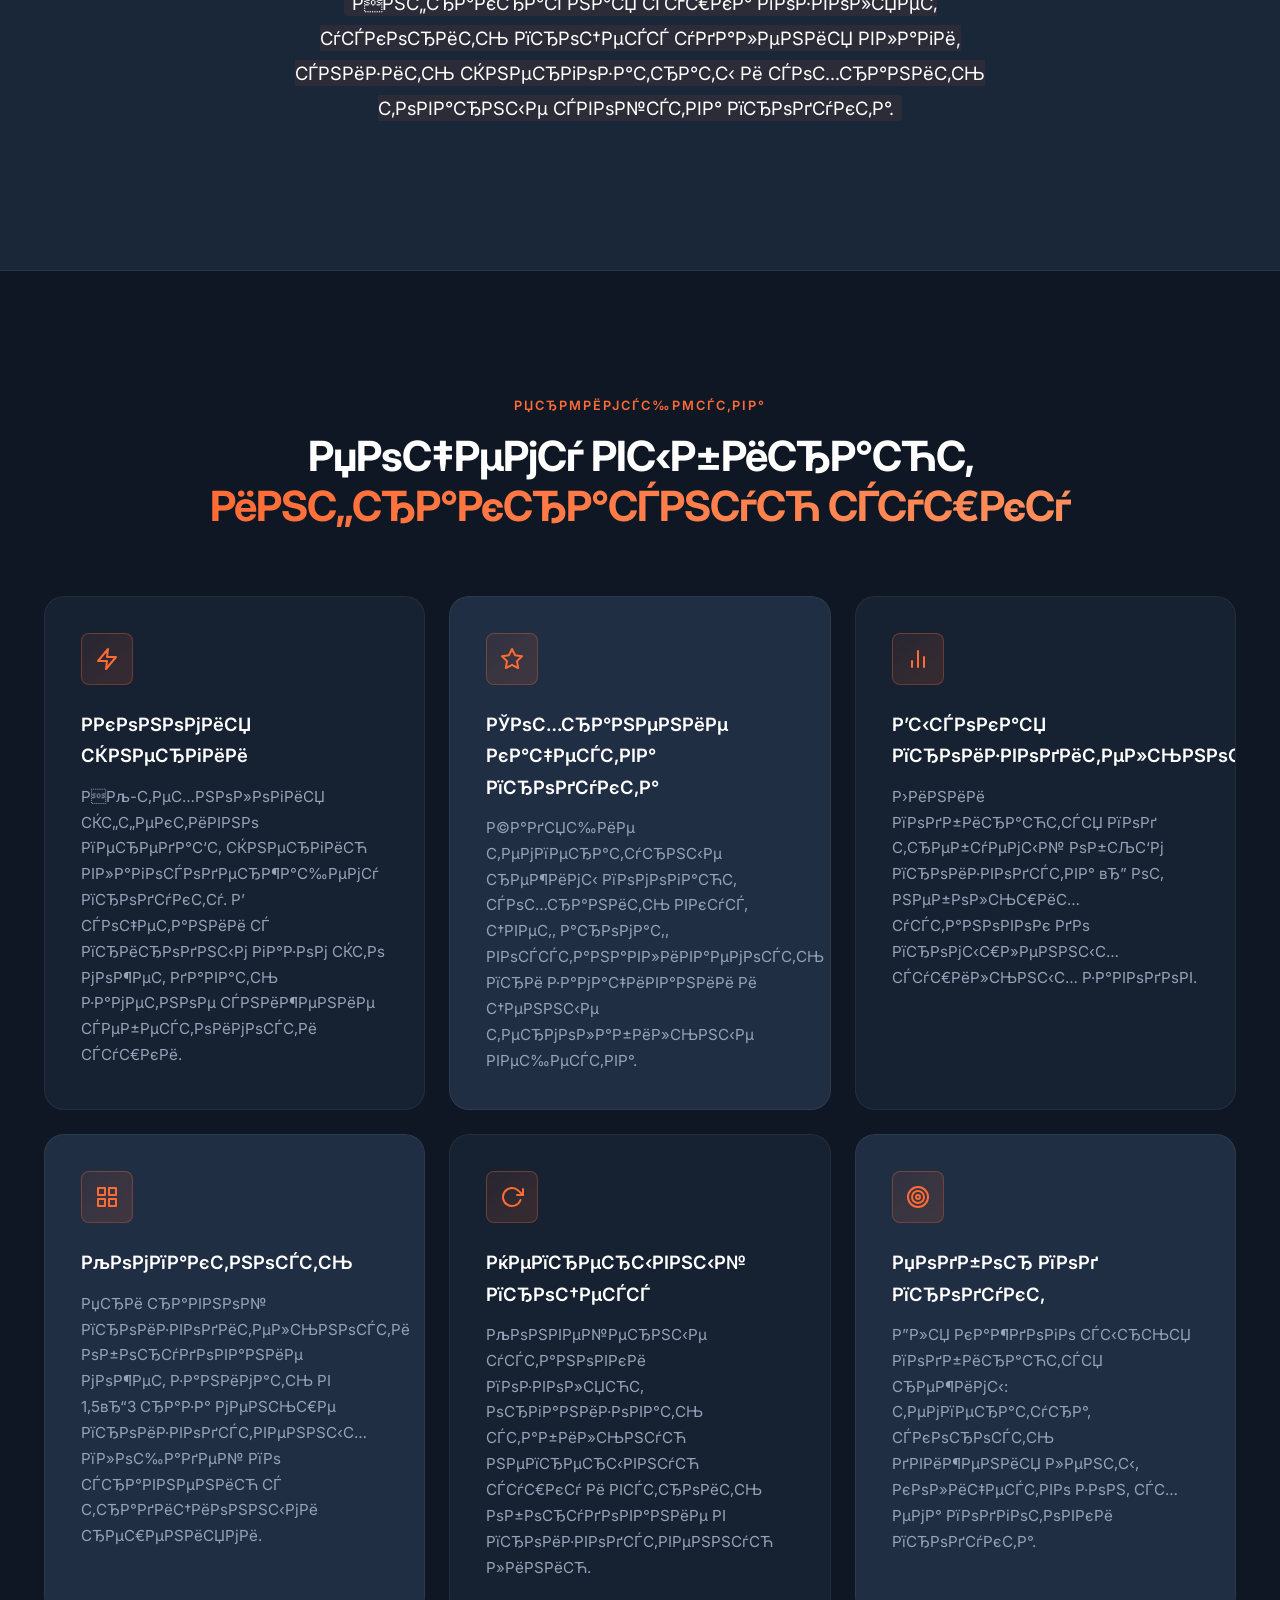
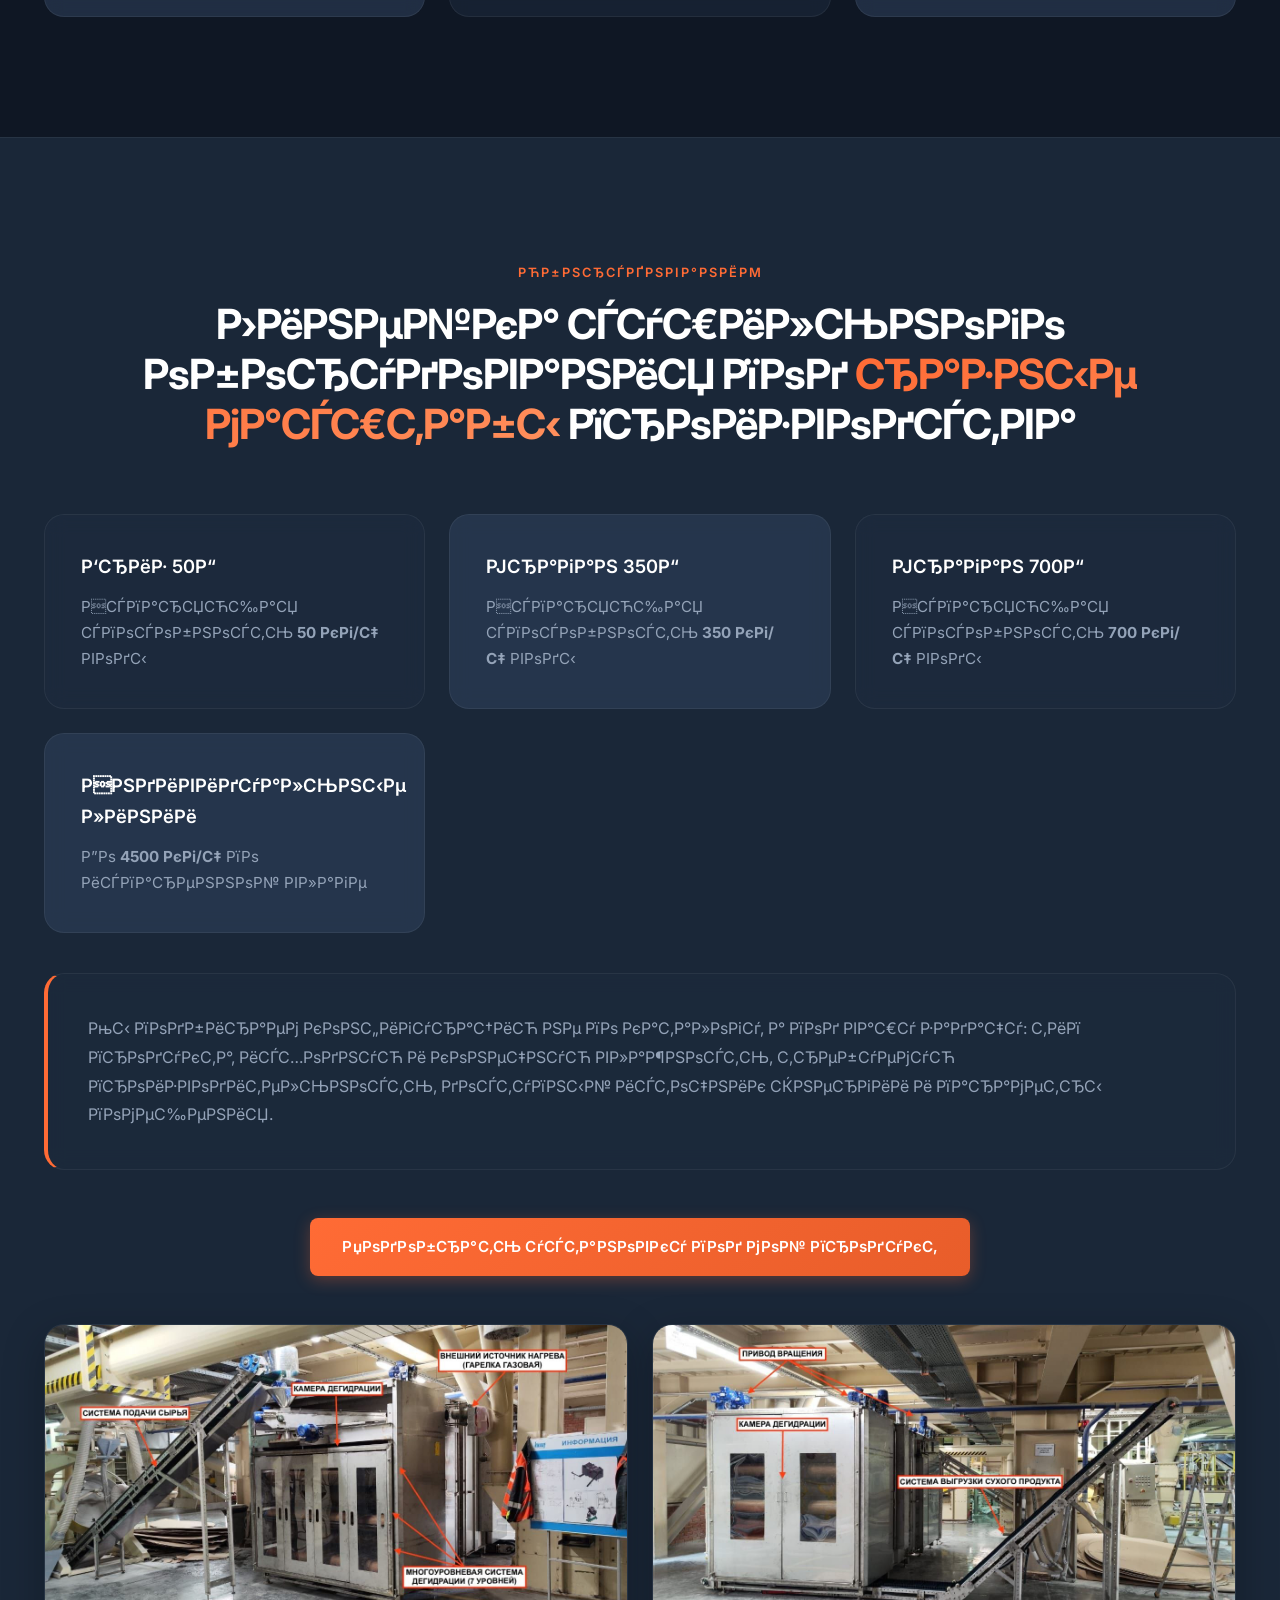
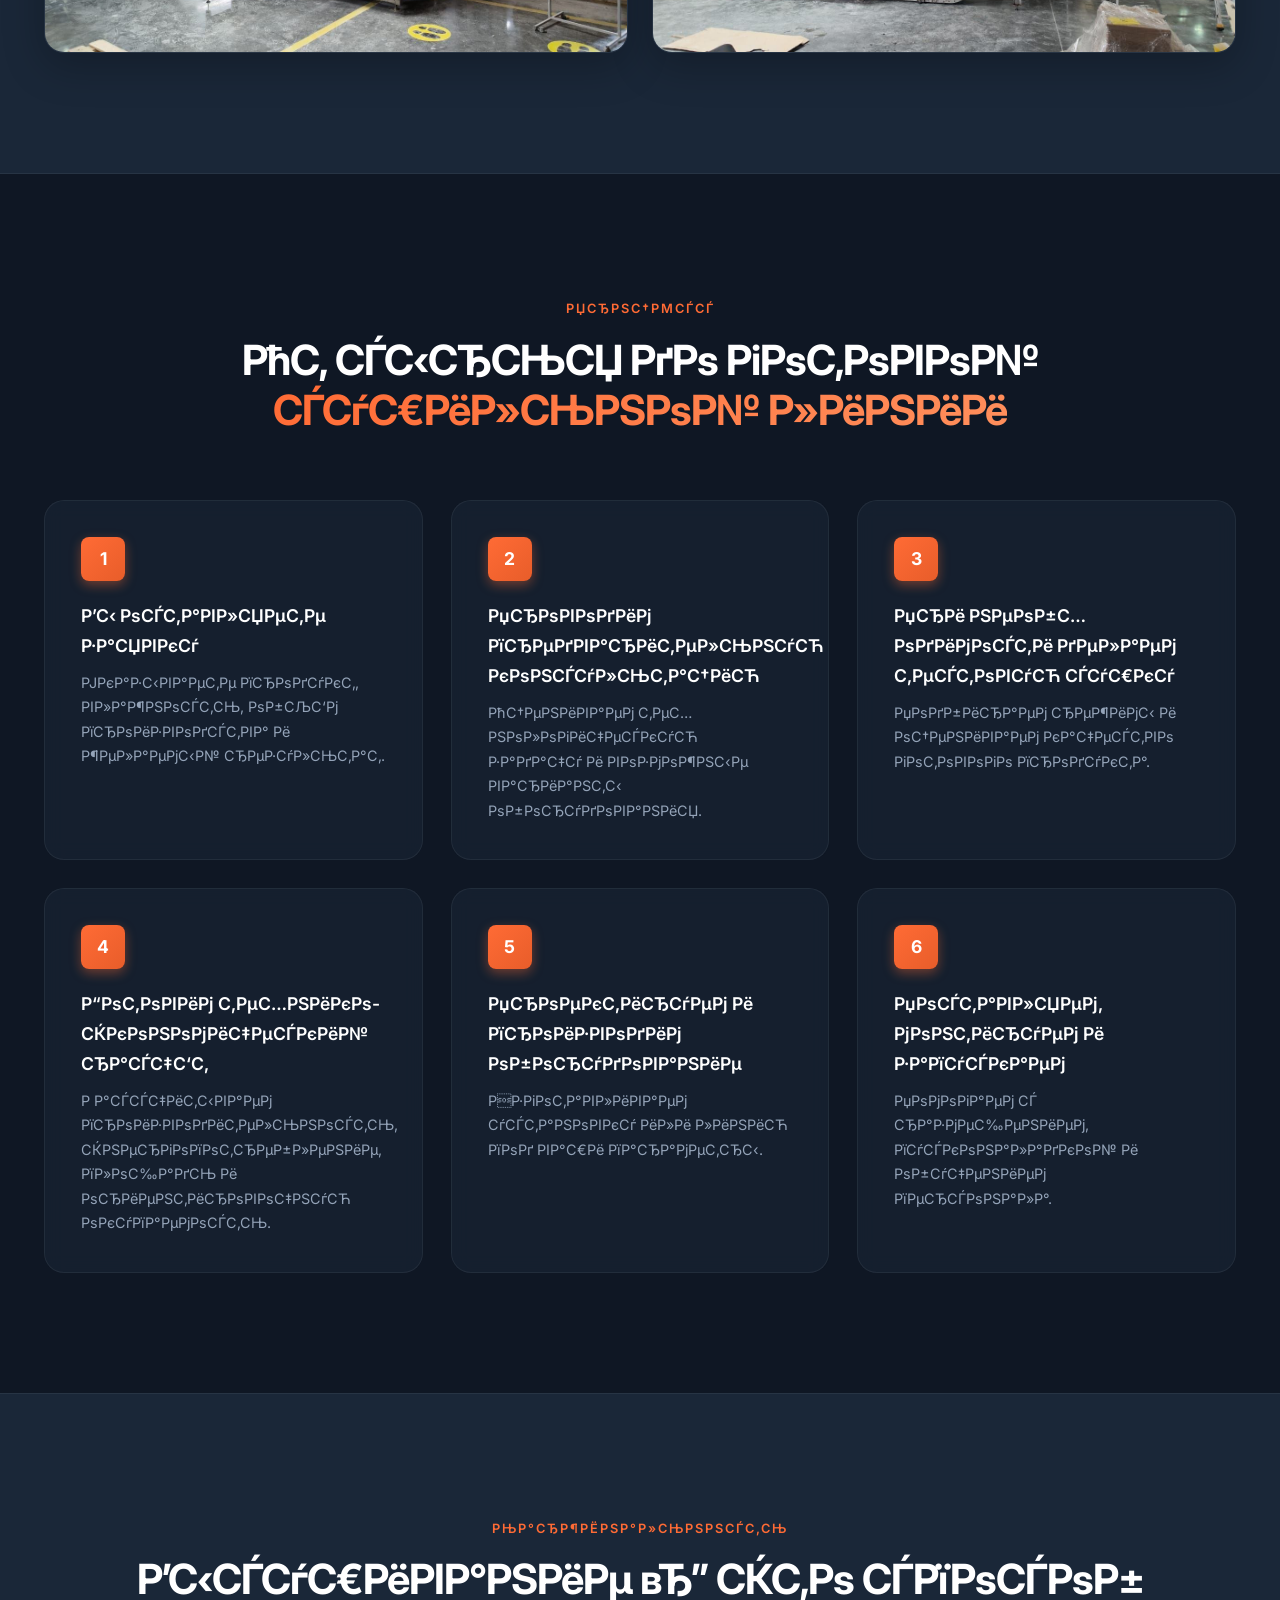
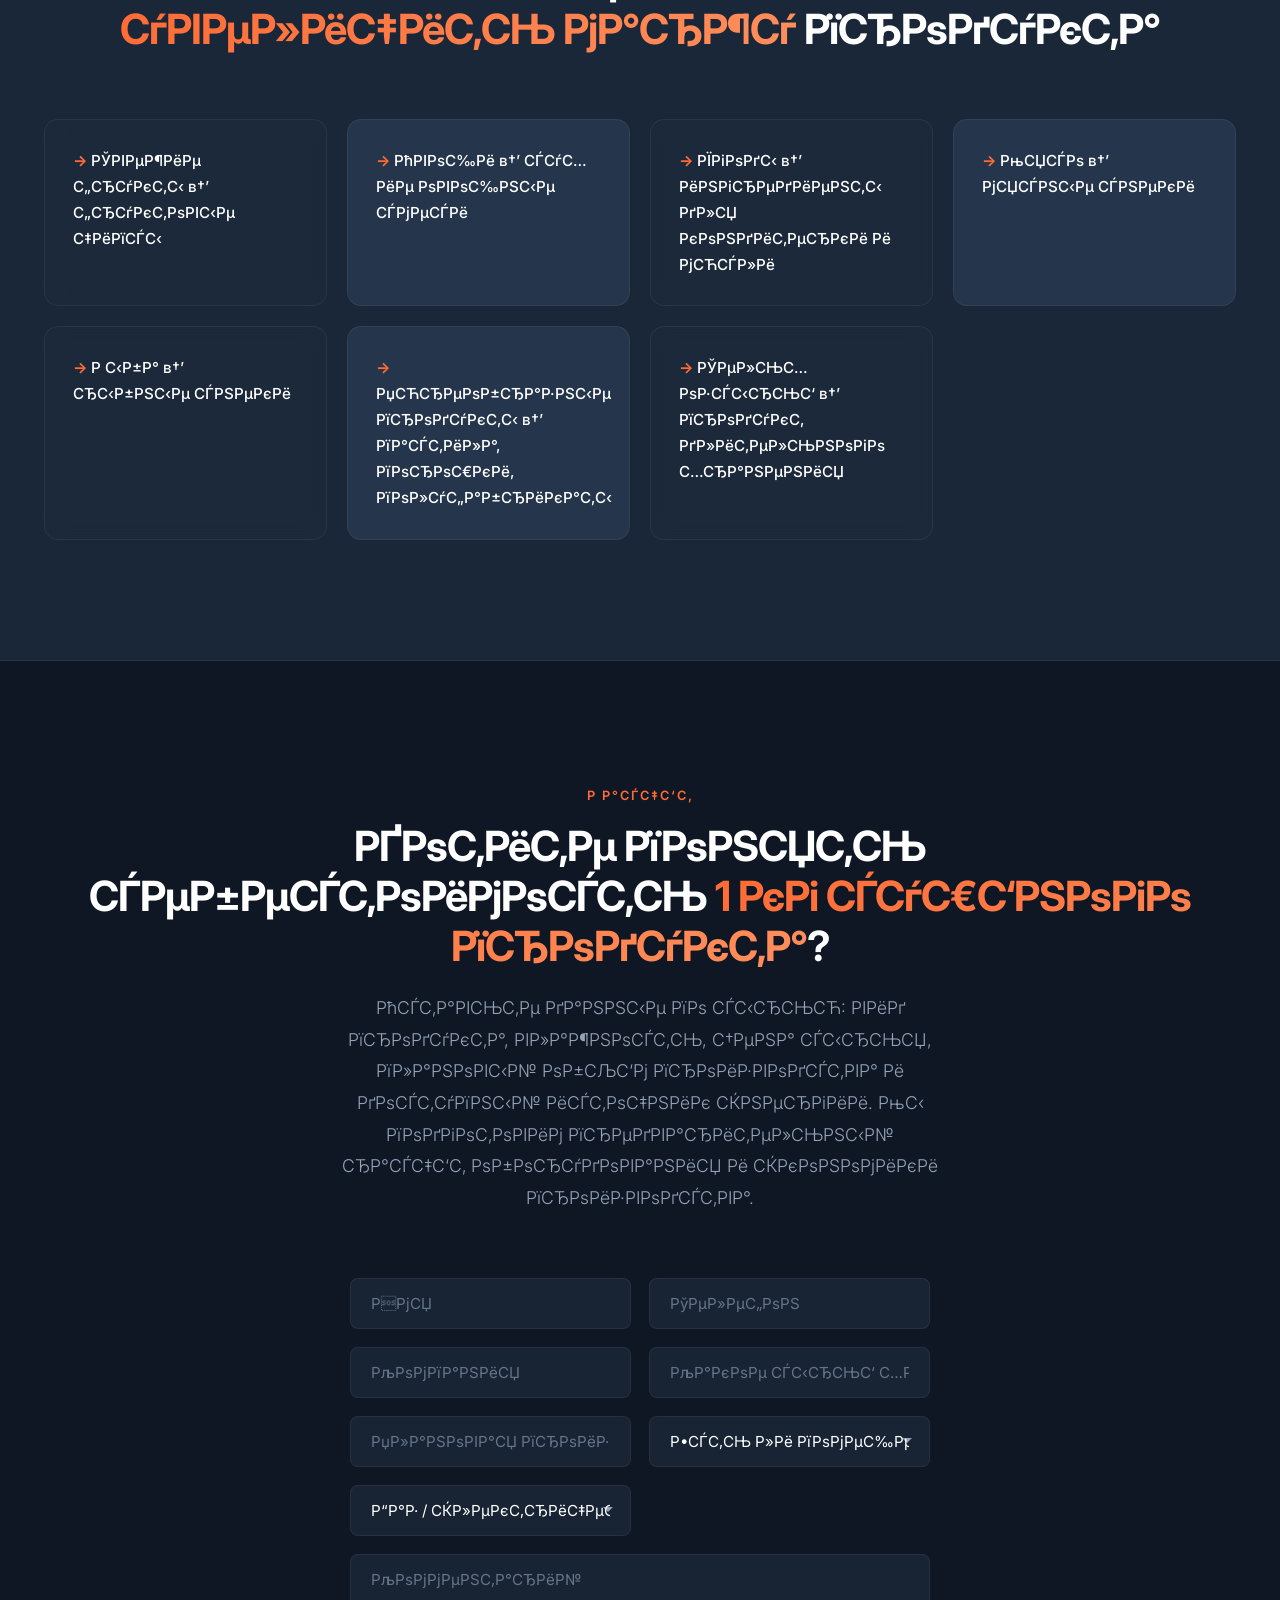
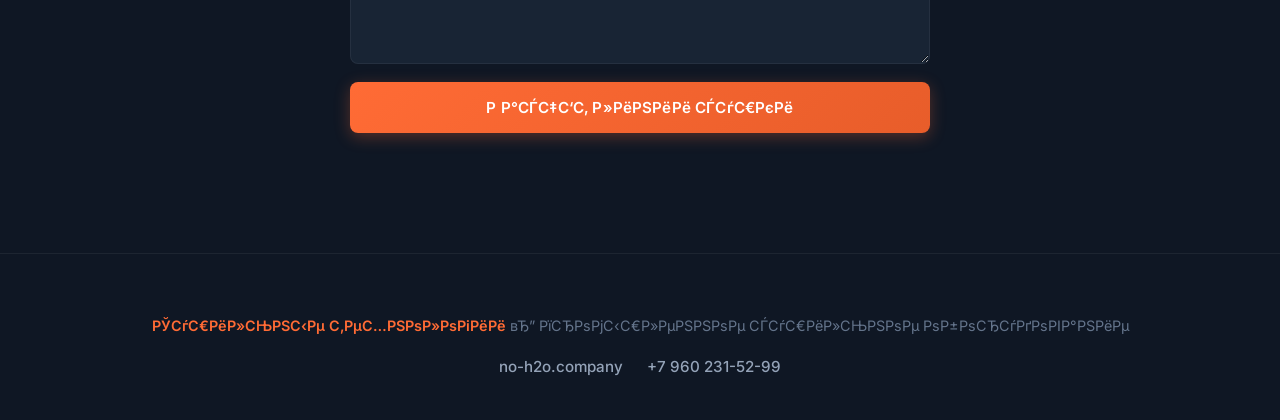
==== commit 69533cae: "Add Vercel Telegram relay and client fallback" ====
--- a/index.html
+++ b/index.html
@@ -1,13 +1,13 @@
-<!DOCTYPE html>
+﻿<!DOCTYPE html>
 <html lang="ru">
 <head>
   <meta charset="UTF-8">
   <meta name="viewport" content="width=device-width, initial-scale=1.0">
-  <title>Инфракрасные сушильные линии для пищевой промышленности</title>
+  <title>РРЅС„СЂР°РєСЂР°СЃРЅС‹Рµ СЃСѓС€РёР»СЊРЅС‹Рµ Р»РёРЅРёРё РґР»СЏ РїРёС‰РµРІРѕР№ РїСЂРѕРјС‹С€Р»РµРЅРЅРѕСЃС‚Рё</title>
   <link rel="stylesheet" href="css/style.css?v=2">
-  <meta name="description" content="Промышленное сушильное оборудование для пищевой продукции: от 50 до 4500 кг/ч по испаренной влаге. Работаем на газе, дизеле или электричестве.">
-  <meta property="og:title" content="Инфракрасные сушильные линии для пищевой промышленности">
-  <meta property="og:description" content="Промышленное сушильное оборудование для пищевой продукции: от 50 до 4500 кг/ч по испаренной влаге. Работаем на газе, дизеле или электричестве.">
+  <meta name="description" content="РџСЂРѕРјС‹С€Р»РµРЅРЅРѕРµ СЃСѓС€РёР»СЊРЅРѕРµ РѕР±РѕСЂСѓРґРѕРІР°РЅРёРµ РґР»СЏ РїРёС‰РµРІРѕР№ РїСЂРѕРґСѓРєС†РёРё: РѕС‚ 50 РґРѕ 4500 РєРі/С‡ РїРѕ РёСЃРїР°СЂРµРЅРЅРѕР№ РІР»Р°РіРµ. Р Р°Р±РѕС‚Р°РµРј РЅР° РіР°Р·Рµ, РґРёР·РµР»Рµ РёР»Рё СЌР»РµРєС‚СЂРёС‡РµСЃС‚РІРµ.">
+  <meta property="og:title" content="РРЅС„СЂР°РєСЂР°СЃРЅС‹Рµ СЃСѓС€РёР»СЊРЅС‹Рµ Р»РёРЅРёРё РґР»СЏ РїРёС‰РµРІРѕР№ РїСЂРѕРјС‹С€Р»РµРЅРЅРѕСЃС‚Рё">
+  <meta property="og:description" content="РџСЂРѕРјС‹С€Р»РµРЅРЅРѕРµ СЃСѓС€РёР»СЊРЅРѕРµ РѕР±РѕСЂСѓРґРѕРІР°РЅРёРµ РґР»СЏ РїРёС‰РµРІРѕР№ РїСЂРѕРґСѓРєС†РёРё: РѕС‚ 50 РґРѕ 4500 РєРі/С‡ РїРѕ РёСЃРїР°СЂРµРЅРЅРѕР№ РІР»Р°РіРµ. Р Р°Р±РѕС‚Р°РµРј РЅР° РіР°Р·Рµ, РґРёР·РµР»Рµ РёР»Рё СЌР»РµРєС‚СЂРёС‡РµСЃС‚РІРµ.">
   <meta property="og:type" content="website">
   <meta property="og:locale" content="ru_RU">
   <link rel="icon" type="image/svg+xml" href="favicon.svg">
@@ -19,98 +19,98 @@
     <div class="bg-gradient-orb bg-gradient-orb--2"></div>
     <div class="bg-lines-container"><div class="bg-line"></div><div class="bg-line"></div><div class="bg-line"></div><div class="bg-line"></div><div class="bg-line"></div><div class="bg-line"></div><div class="bg-line"></div><div class="bg-line"></div></div>
   </div>
-  <header class="header"><div class="container"><a href="/" class="logo"><img src="logo.svg" alt="Сушильные технологии" class="logo__img"></a><nav><ul class="nav"><li><a href="#products">Продукты</a></li><li><a href="#advantages">Преимущества</a></li><li><a href="#equipment">Оборудование</a></li><li><a href="#process">Как работаем</a></li><li><a href="#cta">Контакты</a></li></ul></nav>  <button class="nav-toggle" aria-label="Меню"><span class="nav-toggle__bar"></span><span class="nav-toggle__bar"></span><span class="nav-toggle__bar"></span></button></div></header>  <div class="nav-overlay"></div>
+  <header class="header"><div class="container"><a href="/" class="logo"><img src="logo.svg" alt="РЎСѓС€РёР»СЊРЅС‹Рµ С‚РµС…РЅРѕР»РѕРіРёРё" class="logo__img"></a><nav><ul class="nav"><li><a href="#products">РџСЂРѕРґСѓРєС‚С‹</a></li><li><a href="#advantages">РџСЂРµРёРјСѓС‰РµСЃС‚РІР°</a></li><li><a href="#equipment">РћР±РѕСЂСѓРґРѕРІР°РЅРёРµ</a></li><li><a href="#process">РљР°Рє СЂР°Р±РѕС‚Р°РµРј</a></li><li><a href="#cta">РљРѕРЅС‚Р°РєС‚С‹</a></li></ul></nav>  <button class="nav-toggle" aria-label="РњРµРЅСЋ"><span class="nav-toggle__bar"></span><span class="nav-toggle__bar"></span><span class="nav-toggle__bar"></span></button></div></header>  <div class="nav-overlay"></div>
   <main>
     <section class="hero"><div class="container">
-      <div class="hero__badge"><span class="hero__badge-dot"></span>Промышленное оборудование</div>
-      <h1>Промышленные инфракрасные сушильные линии для <span>пищевой продукции</span></h1>
-      <p class="hero__subtitle">Проектируем и поставляем сушильное оборудование «под ключ» для овощей, фруктов, ягод, мяса, рыбы, круп, семян, пюре, снеков и других влагосодержащих продуктов.</p>
+      <div class="hero__badge"><span class="hero__badge-dot"></span>РџСЂРѕРјС‹С€Р»РµРЅРЅРѕРµ РѕР±РѕСЂСѓРґРѕРІР°РЅРёРµ</div>
+      <h1>РџСЂРѕРјС‹С€Р»РµРЅРЅС‹Рµ РёРЅС„СЂР°РєСЂР°СЃРЅС‹Рµ СЃСѓС€РёР»СЊРЅС‹Рµ Р»РёРЅРёРё РґР»СЏ <span>РїРёС‰РµРІРѕР№ РїСЂРѕРґСѓРєС†РёРё</span></h1>
+      <p class="hero__subtitle">РџСЂРѕРµРєС‚РёСЂСѓРµРј Рё РїРѕСЃС‚Р°РІР»СЏРµРј СЃСѓС€РёР»СЊРЅРѕРµ РѕР±РѕСЂСѓРґРѕРІР°РЅРёРµ В«РїРѕРґ РєР»СЋС‡В» РґР»СЏ РѕРІРѕС‰РµР№, С„СЂСѓРєС‚РѕРІ, СЏРіРѕРґ, РјСЏСЃР°, СЂС‹Р±С‹, РєСЂСѓРї, СЃРµРјСЏРЅ, РїСЋСЂРµ, СЃРЅРµРєРѕРІ Рё РґСЂСѓРіРёС… РІР»Р°РіРѕСЃРѕРґРµСЂР¶Р°С‰РёС… РїСЂРѕРґСѓРєС‚РѕРІ.</p>
       <div class="hero__stats">
-        <div class="stat-item"><strong>50–4500 кг/ч</strong>по испаренной влаге</div>
-        <div class="stat-item"><strong>До 97%</strong>исходной влажности продукта</div>
-        <div class="stat-item"><strong>До 3%</strong>конечной влажности</div>
-        <div class="stat-item"><strong>Газ / дизель / электричество</strong>источник энергии</div>
-        <div class="stat-item"><strong>Индивидуально</strong>подбор режима сушки под ваш продукт</div>
+        <div class="stat-item"><strong>50вЂ“4500 РєРі/С‡</strong>РїРѕ РёСЃРїР°СЂРµРЅРЅРѕР№ РІР»Р°РіРµ</div>
+        <div class="stat-item"><strong>Р”Рѕ 97%</strong>РёСЃС…РѕРґРЅРѕР№ РІР»Р°Р¶РЅРѕСЃС‚Рё РїСЂРѕРґСѓРєС‚Р°</div>
+        <div class="stat-item"><strong>Р”Рѕ 3%</strong>РєРѕРЅРµС‡РЅРѕР№ РІР»Р°Р¶РЅРѕСЃС‚Рё</div>
+        <div class="stat-item"><strong>Р“Р°Р· / РґРёР·РµР»СЊ / СЌР»РµРєС‚СЂРёС‡РµСЃС‚РІРѕ</strong>РёСЃС‚РѕС‡РЅРёРє СЌРЅРµСЂРіРёРё</div>
+        <div class="stat-item"><strong>РРЅРґРёРІРёРґСѓР°Р»СЊРЅРѕ</strong>РїРѕРґР±РѕСЂ СЂРµР¶РёРјР° СЃСѓС€РєРё РїРѕРґ РІР°С€ РїСЂРѕРґСѓРєС‚</div>
       </div>
-      <div class="btn-group"><a href="#cta" class="btn btn-primary">Получить расчёт линии</a><a href="#cta" class="btn btn-outline">Провести тестовую сушку продукта</a></div>
+      <div class="btn-group"><a href="#cta" class="btn btn-primary">РџРѕР»СѓС‡РёС‚СЊ СЂР°СЃС‡С‘С‚ Р»РёРЅРёРё</a><a href="#cta" class="btn btn-outline">РџСЂРѕРІРµСЃС‚Рё С‚РµСЃС‚РѕРІСѓСЋ СЃСѓС€РєСѓ РїСЂРѕРґСѓРєС‚Р°</a></div>
     </div></section>
     <section class="section" id="products"><div class="container">
-      <div class="section__header"><span class="section__badge">Возможности</span><h2 class="section__title">Сушим широкий спектр <span>пищевого сырья</span> и готовых продуктов</h2></div>
+      <div class="section__header"><span class="section__badge">Р’РѕР·РјРѕР¶РЅРѕСЃС‚Рё</span><h2 class="section__title">РЎСѓС€РёРј С€РёСЂРѕРєРёР№ СЃРїРµРєС‚СЂ <span>РїРёС‰РµРІРѕРіРѕ СЃС‹СЂСЊСЏ</span> Рё РіРѕС‚РѕРІС‹С… РїСЂРѕРґСѓРєС‚РѕРІ</h2></div>
       <div class="cards-grid">
-        <div class="card animate-on-scroll"><div class="card__icon"><svg viewBox="0 0 24 24"><path d="M3 7h18l-2 12H5L3 7z"/><path d="M8 7V5a4 4 0 0 1 8 0v2"/><path d="M9 11v6"/><path d="M15 11v6"/></svg></div><h3 class="card__title">Овощи, фрукты, ягоды</h3><ul class="card__list"><li>яблоки, морковь, лук, томаты</li><li>ягоды, грибы, зелень</li></ul></div>
-        <div class="card animate-on-scroll"><div class="card__icon"><svg viewBox="0 0 24 24"><path d="M12 2v20"/><path d="M8 6c0 2 4 2 4 4s-4 2-4 4 4 2 4 4"/><path d="M16 6c0 2-4 2-4 4s4 2 4 4-4 2-4 4"/></svg></div><h3 class="card__title">Зерновые, крупы, семена</h3><ul class="card__list"><li>крупяные продукты, семечки</li><li>семена, злаки</li></ul></div>
-        <div class="card animate-on-scroll"><div class="card__icon"><svg viewBox="0 0 24 24"><circle cx="12" cy="12" r="3"/><path d="M12 2C8 2 5 5 5 9c0 3 2 5 4 6v6a2 2 0 0 0 4 0v-6c2-1 4-3 4-6 0-4-3-7-7-7z"/></svg></div><h3 class="card__title">Мясо и мясопродукты</h3><ul class="card__list"><li>мясные чипсы, снеки</li><li>субпродукты, полуфабрикаты</li></ul></div>
-        <div class="card animate-on-scroll"><div class="card__icon"><svg viewBox="0 0 24 24"><path d="M16.69 11.04A11 11 0 0 1 20 12v-2c0-4-3-7-7-7H5v6.5"/><path d="M2 12s4-3 8-3 8 3 8 3-4 3-8 3-8-3-8-3z"/><circle cx="14" cy="12" r="1" fill="currentColor"/></svg></div><h3 class="card__title">Рыба и морепродукты</h3><ul class="card__list"><li>рыба, рыбные снеки</li><li>морепродукты, водоросли</li></ul></div>
-        <div class="card animate-on-scroll"><div class="card__icon"><svg viewBox="0 0 24 24"><path d="M12 20h-1a4 4 0 0 1-4-4V6a2 2 0 0 1 2-2h6a2 2 0 0 1 2 2v10a4 4 0 0 1-4 4h-1"/><path d="M12 4V2"/><path d="M9 6h1"/><path d="M14 6h1"/></svg></div><h3 class="card__title">Пюре и пастообразные продукты</h3><ul class="card__list"><li>фруктовые и овощные пюре</li><li>томатная паста, пастила</li></ul></div>
-        <div class="card animate-on-scroll"><div class="card__icon"><svg viewBox="0 0 24 24"><path d="M3 12h18v8H3z"/><path d="M7 12V8a5 5 0 0 1 10 0v4"/><path d="M12 3v2"/></svg></div><h3 class="card__title">Снеки и продукты быстрого приготовления</h3><ul class="card__list"><li>чипсовая продукция, сухие смеси</li><li>ингредиенты для блюд мгновенного приготовления</li></ul></div>
+        <div class="card animate-on-scroll"><div class="card__icon"><svg viewBox="0 0 24 24"><path d="M3 7h18l-2 12H5L3 7z"/><path d="M8 7V5a4 4 0 0 1 8 0v2"/><path d="M9 11v6"/><path d="M15 11v6"/></svg></div><h3 class="card__title">РћРІРѕС‰Рё, С„СЂСѓРєС‚С‹, СЏРіРѕРґС‹</h3><ul class="card__list"><li>СЏР±Р»РѕРєРё, РјРѕСЂРєРѕРІСЊ, Р»СѓРє, С‚РѕРјР°С‚С‹</li><li>СЏРіРѕРґС‹, РіСЂРёР±С‹, Р·РµР»РµРЅСЊ</li></ul></div>
+        <div class="card animate-on-scroll"><div class="card__icon"><svg viewBox="0 0 24 24"><path d="M12 2v20"/><path d="M8 6c0 2 4 2 4 4s-4 2-4 4 4 2 4 4"/><path d="M16 6c0 2-4 2-4 4s4 2 4 4-4 2-4 4"/></svg></div><h3 class="card__title">Р—РµСЂРЅРѕРІС‹Рµ, РєСЂСѓРїС‹, СЃРµРјРµРЅР°</h3><ul class="card__list"><li>РєСЂСѓРїСЏРЅС‹Рµ РїСЂРѕРґСѓРєС‚С‹, СЃРµРјРµС‡РєРё</li><li>СЃРµРјРµРЅР°, Р·Р»Р°РєРё</li></ul></div>
+        <div class="card animate-on-scroll"><div class="card__icon"><svg viewBox="0 0 24 24"><circle cx="12" cy="12" r="3"/><path d="M12 2C8 2 5 5 5 9c0 3 2 5 4 6v6a2 2 0 0 0 4 0v-6c2-1 4-3 4-6 0-4-3-7-7-7z"/></svg></div><h3 class="card__title">РњСЏСЃРѕ Рё РјСЏСЃРѕРїСЂРѕРґСѓРєС‚С‹</h3><ul class="card__list"><li>РјСЏСЃРЅС‹Рµ С‡РёРїСЃС‹, СЃРЅРµРєРё</li><li>СЃСѓР±РїСЂРѕРґСѓРєС‚С‹, РїРѕР»СѓС„Р°Р±СЂРёРєР°С‚С‹</li></ul></div>
+        <div class="card animate-on-scroll"><div class="card__icon"><svg viewBox="0 0 24 24"><path d="M16.69 11.04A11 11 0 0 1 20 12v-2c0-4-3-7-7-7H5v6.5"/><path d="M2 12s4-3 8-3 8 3 8 3-4 3-8 3-8-3-8-3z"/><circle cx="14" cy="12" r="1" fill="currentColor"/></svg></div><h3 class="card__title">Р С‹Р±Р° Рё РјРѕСЂРµРїСЂРѕРґСѓРєС‚С‹</h3><ul class="card__list"><li>СЂС‹Р±Р°, СЂС‹Р±РЅС‹Рµ СЃРЅРµРєРё</li><li>РјРѕСЂРµРїСЂРѕРґСѓРєС‚С‹, РІРѕРґРѕСЂРѕСЃР»Рё</li></ul></div>
+        <div class="card animate-on-scroll"><div class="card__icon"><svg viewBox="0 0 24 24"><path d="M12 20h-1a4 4 0 0 1-4-4V6a2 2 0 0 1 2-2h6a2 2 0 0 1 2 2v10a4 4 0 0 1-4 4h-1"/><path d="M12 4V2"/><path d="M9 6h1"/><path d="M14 6h1"/></svg></div><h3 class="card__title">РџСЋСЂРµ Рё РїР°СЃС‚РѕРѕР±СЂР°Р·РЅС‹Рµ РїСЂРѕРґСѓРєС‚С‹</h3><ul class="card__list"><li>С„СЂСѓРєС‚РѕРІС‹Рµ Рё РѕРІРѕС‰РЅС‹Рµ РїСЋСЂРµ</li><li>С‚РѕРјР°С‚РЅР°СЏ РїР°СЃС‚Р°, РїР°СЃС‚РёР»Р°</li></ul></div>
+        <div class="card animate-on-scroll"><div class="card__icon"><svg viewBox="0 0 24 24"><path d="M3 12h18v8H3z"/><path d="M7 12V8a5 5 0 0 1 10 0v4"/><path d="M12 3v2"/></svg></div><h3 class="card__title">РЎРЅРµРєРё Рё РїСЂРѕРґСѓРєС‚С‹ Р±С‹СЃС‚СЂРѕРіРѕ РїСЂРёРіРѕС‚РѕРІР»РµРЅРёСЏ</h3><ul class="card__list"><li>С‡РёРїСЃРѕРІР°СЏ РїСЂРѕРґСѓРєС†РёСЏ, СЃСѓС…РёРµ СЃРјРµСЃРё</li><li>РёРЅРіСЂРµРґРёРµРЅС‚С‹ РґР»СЏ Р±Р»СЋРґ РјРіРЅРѕРІРµРЅРЅРѕРіРѕ РїСЂРёРіРѕС‚РѕРІР»РµРЅРёСЏ</li></ul></div>
       </div>
     </div></section>
     <section class="section section--dark"><div class="container">
-      <div class="section__header"><span class="section__badge">Проблема</span><h2 class="section__title">Сушка не должна съедать <span>вашу прибыль</span></h2></div>
-      <div class="pain-content"><p>Во многих пищевых производствах сушка становится самым дорогим и медленным этапом. Высокие температуры ухудшают вкус, цвет и аромат продукта, а большие сушильные камеры занимают значительные площади и требуют больших энергозатрат.</p><p><span class="highlight">Инфракрасная сушка позволяет ускорить процесс удаления влаги, снизить энергозатраты и сохранить товарные свойства продукта.</span></p></div>
+      <div class="section__header"><span class="section__badge">РџСЂРѕР±Р»РµРјР°</span><h2 class="section__title">РЎСѓС€РєР° РЅРµ РґРѕР»Р¶РЅР° СЃСЉРµРґР°С‚СЊ <span>РІР°С€Сѓ РїСЂРёР±С‹Р»СЊ</span></h2></div>
+      <div class="pain-content"><p>Р’Рѕ РјРЅРѕРіРёС… РїРёС‰РµРІС‹С… РїСЂРѕРёР·РІРѕРґСЃС‚РІР°С… СЃСѓС€РєР° СЃС‚Р°РЅРѕРІРёС‚СЃСЏ СЃР°РјС‹Рј РґРѕСЂРѕРіРёРј Рё РјРµРґР»РµРЅРЅС‹Рј СЌС‚Р°РїРѕРј. Р’С‹СЃРѕРєРёРµ С‚РµРјРїРµСЂР°С‚СѓСЂС‹ СѓС…СѓРґС€Р°СЋС‚ РІРєСѓСЃ, С†РІРµС‚ Рё Р°СЂРѕРјР°С‚ РїСЂРѕРґСѓРєС‚Р°, Р° Р±РѕР»СЊС€РёРµ СЃСѓС€РёР»СЊРЅС‹Рµ РєР°РјРµСЂС‹ Р·Р°РЅРёРјР°СЋС‚ Р·РЅР°С‡РёС‚РµР»СЊРЅС‹Рµ РїР»РѕС‰Р°РґРё Рё С‚СЂРµР±СѓСЋС‚ Р±РѕР»СЊС€РёС… СЌРЅРµСЂРіРѕР·Р°С‚СЂР°С‚.</p><p><span class="highlight">РРЅС„СЂР°РєСЂР°СЃРЅР°СЏ СЃСѓС€РєР° РїРѕР·РІРѕР»СЏРµС‚ СѓСЃРєРѕСЂРёС‚СЊ РїСЂРѕС†РµСЃСЃ СѓРґР°Р»РµРЅРёСЏ РІР»Р°РіРё, СЃРЅРёР·РёС‚СЊ СЌРЅРµСЂРіРѕР·Р°С‚СЂР°С‚С‹ Рё СЃРѕС…СЂР°РЅРёС‚СЊ С‚РѕРІР°СЂРЅС‹Рµ СЃРІРѕР№СЃС‚РІР° РїСЂРѕРґСѓРєС‚Р°.</span></p></div>
     </div></section>
     <section class="section" id="advantages"><div class="container">
-      <div class="section__header"><span class="section__badge">Преимущества</span><h2 class="section__title">Почему выбирают <span>инфракрасную сушку</span></h2></div>
+      <div class="section__header"><span class="section__badge">РџСЂРµРёРјСѓС‰РµСЃС‚РІР°</span><h2 class="section__title">РџРѕС‡РµРјСѓ РІС‹Р±РёСЂР°СЋС‚ <span>РёРЅС„СЂР°РєСЂР°СЃРЅСѓСЋ СЃСѓС€РєСѓ</span></h2></div>
       <div class="cards-grid">
-        <div class="card animate-on-scroll"><div class="card__icon"><svg viewBox="0 0 24 24"><polygon points="13 2 3 14 12 14 11 22 21 10 12 10 13 2"/></svg></div><h3 class="card__title">Экономия энергии</h3><p class="card__text">ИК-технология эффективно передаёт энергию влагосодержащему продукту. В сочетании с природным газом это может давать заметное снижение себестоимости сушки.</p></div>
-        <div class="card animate-on-scroll"><div class="card__icon"><svg viewBox="0 0 24 24"><path d="M12 2l3.09 6.26L22 9.27l-5 4.87 1.18 6.88L12 17.77l-6.18 3.25L7 14.14 2 9.27l6.91-1.01L12 2z"/></svg></div><h3 class="card__title">Сохранение качества продукта</h3><p class="card__text">Щадящие температурные режимы помогают сохранить вкус, цвет, аромат, восстанавливаемость при замачивании и ценные термолабильные вещества.</p></div>
-        <div class="card animate-on-scroll"><div class="card__icon"><svg viewBox="0 0 24 24"><line x1="18" y1="20" x2="18" y2="10"/><line x1="12" y1="20" x2="12" y2="4"/><line x1="6" y1="20" x2="6" y2="14"/></svg></div><h3 class="card__title">Высокая производительность</h3><p class="card__text">Линии подбираются под требуемый объём производства — от небольших установок до промышленных сушильных заводов.</p></div>
-        <div class="card animate-on-scroll"><div class="card__icon"><svg viewBox="0 0 24 24"><rect x="3" y="3" width="7" height="7"/><rect x="14" y="3" width="7" height="7"/><rect x="14" y="14" width="7" height="7"/><rect x="3" y="14" width="7" height="7"/></svg></div><h3 class="card__title">Компактность</h3><p class="card__text">При равной производительности оборудование может занимать в 1,5–3 раза меньше производственных площадей по сравнению с традиционными решениями.</p></div>
-        <div class="card animate-on-scroll"><div class="card__icon"><svg viewBox="0 0 24 24"><polyline points="23 4 23 10 17 10"/><path d="M20.49 15a9 9 0 1 1-2.12-9.36L23 10"/></svg></div><h3 class="card__title">Непрерывный процесс</h3><p class="card__text">Конвейерные установки позволяют организовать стабильную непрерывную сушку и встроить оборудование в производственную линию.</p></div>
-        <div class="card animate-on-scroll"><div class="card__icon"><svg viewBox="0 0 24 24"><circle cx="12" cy="12" r="10"/><circle cx="12" cy="12" r="6"/><circle cx="12" cy="12" r="2"/></svg></div><h3 class="card__title">Подбор под продукт</h3><p class="card__text">Для каждого сырья подбираются режимы: температура, скорость движения ленты, количество зон, схема подготовки продукта.</p></div>
+        <div class="card animate-on-scroll"><div class="card__icon"><svg viewBox="0 0 24 24"><polygon points="13 2 3 14 12 14 11 22 21 10 12 10 13 2"/></svg></div><h3 class="card__title">Р­РєРѕРЅРѕРјРёСЏ СЌРЅРµСЂРіРёРё</h3><p class="card__text">РРљ-С‚РµС…РЅРѕР»РѕРіРёСЏ СЌС„С„РµРєС‚РёРІРЅРѕ РїРµСЂРµРґР°С‘С‚ СЌРЅРµСЂРіРёСЋ РІР»Р°РіРѕСЃРѕРґРµСЂР¶Р°С‰РµРјСѓ РїСЂРѕРґСѓРєС‚Сѓ. Р’ СЃРѕС‡РµС‚Р°РЅРёРё СЃ РїСЂРёСЂРѕРґРЅС‹Рј РіР°Р·РѕРј СЌС‚Рѕ РјРѕР¶РµС‚ РґР°РІР°С‚СЊ Р·Р°РјРµС‚РЅРѕРµ СЃРЅРёР¶РµРЅРёРµ СЃРµР±РµСЃС‚РѕРёРјРѕСЃС‚Рё СЃСѓС€РєРё.</p></div>
+        <div class="card animate-on-scroll"><div class="card__icon"><svg viewBox="0 0 24 24"><path d="M12 2l3.09 6.26L22 9.27l-5 4.87 1.18 6.88L12 17.77l-6.18 3.25L7 14.14 2 9.27l6.91-1.01L12 2z"/></svg></div><h3 class="card__title">РЎРѕС…СЂР°РЅРµРЅРёРµ РєР°С‡РµСЃС‚РІР° РїСЂРѕРґСѓРєС‚Р°</h3><p class="card__text">Р©Р°РґСЏС‰РёРµ С‚РµРјРїРµСЂР°С‚СѓСЂРЅС‹Рµ СЂРµР¶РёРјС‹ РїРѕРјРѕРіР°СЋС‚ СЃРѕС…СЂР°РЅРёС‚СЊ РІРєСѓСЃ, С†РІРµС‚, Р°СЂРѕРјР°С‚, РІРѕСЃСЃС‚Р°РЅР°РІР»РёРІР°РµРјРѕСЃС‚СЊ РїСЂРё Р·Р°РјР°С‡РёРІР°РЅРёРё Рё С†РµРЅРЅС‹Рµ С‚РµСЂРјРѕР»Р°Р±РёР»СЊРЅС‹Рµ РІРµС‰РµСЃС‚РІР°.</p></div>
+        <div class="card animate-on-scroll"><div class="card__icon"><svg viewBox="0 0 24 24"><line x1="18" y1="20" x2="18" y2="10"/><line x1="12" y1="20" x2="12" y2="4"/><line x1="6" y1="20" x2="6" y2="14"/></svg></div><h3 class="card__title">Р’С‹СЃРѕРєР°СЏ РїСЂРѕРёР·РІРѕРґРёС‚РµР»СЊРЅРѕСЃС‚СЊ</h3><p class="card__text">Р›РёРЅРёРё РїРѕРґР±РёСЂР°СЋС‚СЃСЏ РїРѕРґ С‚СЂРµР±СѓРµРјС‹Р№ РѕР±СЉС‘Рј РїСЂРѕРёР·РІРѕРґСЃС‚РІР° вЂ” РѕС‚ РЅРµР±РѕР»СЊС€РёС… СѓСЃС‚Р°РЅРѕРІРѕРє РґРѕ РїСЂРѕРјС‹С€Р»РµРЅРЅС‹С… СЃСѓС€РёР»СЊРЅС‹С… Р·Р°РІРѕРґРѕРІ.</p></div>
+        <div class="card animate-on-scroll"><div class="card__icon"><svg viewBox="0 0 24 24"><rect x="3" y="3" width="7" height="7"/><rect x="14" y="3" width="7" height="7"/><rect x="14" y="14" width="7" height="7"/><rect x="3" y="14" width="7" height="7"/></svg></div><h3 class="card__title">РљРѕРјРїР°РєС‚РЅРѕСЃС‚СЊ</h3><p class="card__text">РџСЂРё СЂР°РІРЅРѕР№ РїСЂРѕРёР·РІРѕРґРёС‚РµР»СЊРЅРѕСЃС‚Рё РѕР±РѕСЂСѓРґРѕРІР°РЅРёРµ РјРѕР¶РµС‚ Р·Р°РЅРёРјР°С‚СЊ РІ 1,5вЂ“3 СЂР°Р·Р° РјРµРЅСЊС€Рµ РїСЂРѕРёР·РІРѕРґСЃС‚РІРµРЅРЅС‹С… РїР»РѕС‰Р°РґРµР№ РїРѕ СЃСЂР°РІРЅРµРЅРёСЋ СЃ С‚СЂР°РґРёС†РёРѕРЅРЅС‹РјРё СЂРµС€РµРЅРёСЏРјРё.</p></div>
+        <div class="card animate-on-scroll"><div class="card__icon"><svg viewBox="0 0 24 24"><polyline points="23 4 23 10 17 10"/><path d="M20.49 15a9 9 0 1 1-2.12-9.36L23 10"/></svg></div><h3 class="card__title">РќРµРїСЂРµСЂС‹РІРЅС‹Р№ РїСЂРѕС†РµСЃСЃ</h3><p class="card__text">РљРѕРЅРІРµР№РµСЂРЅС‹Рµ СѓСЃС‚Р°РЅРѕРІРєРё РїРѕР·РІРѕР»СЏСЋС‚ РѕСЂРіР°РЅРёР·РѕРІР°С‚СЊ СЃС‚Р°Р±РёР»СЊРЅСѓСЋ РЅРµРїСЂРµСЂС‹РІРЅСѓСЋ СЃСѓС€РєСѓ Рё РІСЃС‚СЂРѕРёС‚СЊ РѕР±РѕСЂСѓРґРѕРІР°РЅРёРµ РІ РїСЂРѕРёР·РІРѕРґСЃС‚РІРµРЅРЅСѓСЋ Р»РёРЅРёСЋ.</p></div>
+        <div class="card animate-on-scroll"><div class="card__icon"><svg viewBox="0 0 24 24"><circle cx="12" cy="12" r="10"/><circle cx="12" cy="12" r="6"/><circle cx="12" cy="12" r="2"/></svg></div><h3 class="card__title">РџРѕРґР±РѕСЂ РїРѕРґ РїСЂРѕРґСѓРєС‚</h3><p class="card__text">Р”Р»СЏ РєР°Р¶РґРѕРіРѕ СЃС‹СЂСЊСЏ РїРѕРґР±РёСЂР°СЋС‚СЃСЏ СЂРµР¶РёРјС‹: С‚РµРјРїРµСЂР°С‚СѓСЂР°, СЃРєРѕСЂРѕСЃС‚СЊ РґРІРёР¶РµРЅРёСЏ Р»РµРЅС‚С‹, РєРѕР»РёС‡РµСЃС‚РІРѕ Р·РѕРЅ, СЃС…РµРјР° РїРѕРґРіРѕС‚РѕРІРєРё РїСЂРѕРґСѓРєС‚Р°.</p></div>
       </div>
     </div></section>
     <section class="section section--dark" id="equipment"><div class="container">
-      <div class="section__header"><span class="section__badge">Оборудование</span><h2 class="section__title">Линейка сушильного оборудования под <span>разные масштабы</span> производства</h2></div>
+      <div class="section__header"><span class="section__badge">РћР±РѕСЂСѓРґРѕРІР°РЅРёРµ</span><h2 class="section__title">Р›РёРЅРµР№РєР° СЃСѓС€РёР»СЊРЅРѕРіРѕ РѕР±РѕСЂСѓРґРѕРІР°РЅРёСЏ РїРѕРґ <span>СЂР°Р·РЅС‹Рµ РјР°СЃС€С‚Р°Р±С‹</span> РїСЂРѕРёР·РІРѕРґСЃС‚РІР°</h2></div>
       <div class="cards-grid">
-        <div class="card animate-on-scroll"><h3 class="card__title">Бриз 50Г</h3><p class="card__text">Испаряющая способность <strong>50 кг/ч</strong> воды</p></div>
-        <div class="card animate-on-scroll"><h3 class="card__title">Ураган 350Г</h3><p class="card__text">Испаряющая способность <strong>350 кг/ч</strong> воды</p></div>
-        <div class="card animate-on-scroll"><h3 class="card__title">Ураган 700Г</h3><p class="card__text">Испаряющая способность <strong>700 кг/ч</strong> воды</p></div>
-        <div class="card animate-on-scroll"><h3 class="card__title">Индивидуальные линии</h3><p class="card__text">До <strong>4500 кг/ч</strong> по испаренной влаге</p></div>
+        <div class="card animate-on-scroll"><h3 class="card__title">Р‘СЂРёР· 50Р“</h3><p class="card__text">РСЃРїР°СЂСЏСЋС‰Р°СЏ СЃРїРѕСЃРѕР±РЅРѕСЃС‚СЊ <strong>50 РєРі/С‡</strong> РІРѕРґС‹</p></div>
+        <div class="card animate-on-scroll"><h3 class="card__title">РЈСЂР°РіР°РЅ 350Р“</h3><p class="card__text">РСЃРїР°СЂСЏСЋС‰Р°СЏ СЃРїРѕСЃРѕР±РЅРѕСЃС‚СЊ <strong>350 РєРі/С‡</strong> РІРѕРґС‹</p></div>
+        <div class="card animate-on-scroll"><h3 class="card__title">РЈСЂР°РіР°РЅ 700Р“</h3><p class="card__text">РСЃРїР°СЂСЏСЋС‰Р°СЏ СЃРїРѕСЃРѕР±РЅРѕСЃС‚СЊ <strong>700 РєРі/С‡</strong> РІРѕРґС‹</p></div>
+        <div class="card animate-on-scroll"><h3 class="card__title">РРЅРґРёРІРёРґСѓР°Р»СЊРЅС‹Рµ Р»РёРЅРёРё</h3><p class="card__text">Р”Рѕ <strong>4500 РєРі/С‡</strong> РїРѕ РёСЃРїР°СЂРµРЅРЅРѕР№ РІР»Р°РіРµ</p></div>
       </div>
-      <div class="info-block animate-on-scroll"><p class="info-block__text">Мы подбираем конфигурацию не по каталогу, а под вашу задачу: тип продукта, исходную и конечную влажность, требуемую производительность, доступный источник энергии и параметры помещения.</p></div>
-      <div style="text-align:center;margin-top:48px;" class="animate-on-scroll"><a href="#cta" class="btn btn-primary">Подобрать установку под мой продукт</a></div>
+      <div class="info-block animate-on-scroll"><p class="info-block__text">РњС‹ РїРѕРґР±РёСЂР°РµРј РєРѕРЅС„РёРіСѓСЂР°С†РёСЋ РЅРµ РїРѕ РєР°С‚Р°Р»РѕРіСѓ, Р° РїРѕРґ РІР°С€Сѓ Р·Р°РґР°С‡Сѓ: С‚РёРї РїСЂРѕРґСѓРєС‚Р°, РёСЃС…РѕРґРЅСѓСЋ Рё РєРѕРЅРµС‡РЅСѓСЋ РІР»Р°Р¶РЅРѕСЃС‚СЊ, С‚СЂРµР±СѓРµРјСѓСЋ РїСЂРѕРёР·РІРѕРґРёС‚РµР»СЊРЅРѕСЃС‚СЊ, РґРѕСЃС‚СѓРїРЅС‹Р№ РёСЃС‚РѕС‡РЅРёРє СЌРЅРµСЂРіРёРё Рё РїР°СЂР°РјРµС‚СЂС‹ РїРѕРјРµС‰РµРЅРёСЏ.</p></div>
+      <div style="text-align:center;margin-top:48px;" class="animate-on-scroll"><a href="#cta" class="btn btn-primary">РџРѕРґРѕР±СЂР°С‚СЊ СѓСЃС‚Р°РЅРѕРІРєСѓ РїРѕРґ РјРѕР№ РїСЂРѕРґСѓРєС‚</a></div>
       <div class="equipment-photos animate-on-scroll">
-        <img src="equipment-1.jpg" alt="ИК-сушильное оборудование" class="equipment-photos__img">
-        <img src="equipment-2.jpg" alt="ИК-сушильное оборудование" class="equipment-photos__img">
+        <img src="equipment-1.jpg" alt="РРљ-СЃСѓС€РёР»СЊРЅРѕРµ РѕР±РѕСЂСѓРґРѕРІР°РЅРёРµ" class="equipment-photos__img">
+        <img src="equipment-2.jpg" alt="РРљ-СЃСѓС€РёР»СЊРЅРѕРµ РѕР±РѕСЂСѓРґРѕРІР°РЅРёРµ" class="equipment-photos__img">
       </div>
     </div></section>
     <section class="section" id="process"><div class="container">
-      <div class="section__header"><span class="section__badge">Процесс</span><h2 class="section__title">От сырья до готовой <span>сушильной линии</span></h2></div>
+      <div class="section__header"><span class="section__badge">РџСЂРѕС†РµСЃСЃ</span><h2 class="section__title">РћС‚ СЃС‹СЂСЊСЏ РґРѕ РіРѕС‚РѕРІРѕР№ <span>СЃСѓС€РёР»СЊРЅРѕР№ Р»РёРЅРёРё</span></h2></div>
       <div class="steps">
-        <div class="step animate-on-scroll"><div class="step__number">1</div><h3 class="step__title">Вы оставляете заявку</h3><p class="step__text">Указываете продукт, влажность, объём производства и желаемый результат.</p></div>
-        <div class="step animate-on-scroll"><div class="step__number">2</div><h3 class="step__title">Проводим предварительную консультацию</h3><p class="step__text">Оцениваем технологическую задачу и возможные варианты оборудования.</p></div>
-        <div class="step animate-on-scroll"><div class="step__number">3</div><h3 class="step__title">При необходимости делаем тестовую сушку</h3><p class="step__text">Подбираем режимы и оцениваем качество готового продукта.</p></div>
-        <div class="step animate-on-scroll"><div class="step__number">4</div><h3 class="step__title">Готовим технико-экономический расчёт</h3><p class="step__text">Рассчитываем производительность, энергопотребление, площадь и ориентировочную окупаемость.</p></div>
-        <div class="step animate-on-scroll"><div class="step__number">5</div><h3 class="step__title">Проектируем и производим оборудование</h3><p class="step__text">Изготавливаем установку или линию под ваши параметры.</p></div>
-        <div class="step animate-on-scroll"><div class="step__number">6</div><h3 class="step__title">Поставляем, монтируем и запускаем</h3><p class="step__text">Помогаем с размещением, пусконаладкой и обучением персонала.</p></div>
+        <div class="step animate-on-scroll"><div class="step__number">1</div><h3 class="step__title">Р’С‹ РѕСЃС‚Р°РІР»СЏРµС‚Рµ Р·Р°СЏРІРєСѓ</h3><p class="step__text">РЈРєР°Р·С‹РІР°РµС‚Рµ РїСЂРѕРґСѓРєС‚, РІР»Р°Р¶РЅРѕСЃС‚СЊ, РѕР±СЉС‘Рј РїСЂРѕРёР·РІРѕРґСЃС‚РІР° Рё Р¶РµР»Р°РµРјС‹Р№ СЂРµР·СѓР»СЊС‚Р°С‚.</p></div>
+        <div class="step animate-on-scroll"><div class="step__number">2</div><h3 class="step__title">РџСЂРѕРІРѕРґРёРј РїСЂРµРґРІР°СЂРёС‚РµР»СЊРЅСѓСЋ РєРѕРЅСЃСѓР»СЊС‚Р°С†РёСЋ</h3><p class="step__text">РћС†РµРЅРёРІР°РµРј С‚РµС…РЅРѕР»РѕРіРёС‡РµСЃРєСѓСЋ Р·Р°РґР°С‡Сѓ Рё РІРѕР·РјРѕР¶РЅС‹Рµ РІР°СЂРёР°РЅС‚С‹ РѕР±РѕСЂСѓРґРѕРІР°РЅРёСЏ.</p></div>
+        <div class="step animate-on-scroll"><div class="step__number">3</div><h3 class="step__title">РџСЂРё РЅРµРѕР±С…РѕРґРёРјРѕСЃС‚Рё РґРµР»Р°РµРј С‚РµСЃС‚РѕРІСѓСЋ СЃСѓС€РєСѓ</h3><p class="step__text">РџРѕРґР±РёСЂР°РµРј СЂРµР¶РёРјС‹ Рё РѕС†РµРЅРёРІР°РµРј РєР°С‡РµСЃС‚РІРѕ РіРѕС‚РѕРІРѕРіРѕ РїСЂРѕРґСѓРєС‚Р°.</p></div>
+        <div class="step animate-on-scroll"><div class="step__number">4</div><h3 class="step__title">Р“РѕС‚РѕРІРёРј С‚РµС…РЅРёРєРѕ-СЌРєРѕРЅРѕРјРёС‡РµСЃРєРёР№ СЂР°СЃС‡С‘С‚</h3><p class="step__text">Р Р°СЃСЃС‡РёС‚С‹РІР°РµРј РїСЂРѕРёР·РІРѕРґРёС‚РµР»СЊРЅРѕСЃС‚СЊ, СЌРЅРµСЂРіРѕРїРѕС‚СЂРµР±Р»РµРЅРёРµ, РїР»РѕС‰Р°РґСЊ Рё РѕСЂРёРµРЅС‚РёСЂРѕРІРѕС‡РЅСѓСЋ РѕРєСѓРїР°РµРјРѕСЃС‚СЊ.</p></div>
+        <div class="step animate-on-scroll"><div class="step__number">5</div><h3 class="step__title">РџСЂРѕРµРєС‚РёСЂСѓРµРј Рё РїСЂРѕРёР·РІРѕРґРёРј РѕР±РѕСЂСѓРґРѕРІР°РЅРёРµ</h3><p class="step__text">РР·РіРѕС‚Р°РІР»РёРІР°РµРј СѓСЃС‚Р°РЅРѕРІРєСѓ РёР»Рё Р»РёРЅРёСЋ РїРѕРґ РІР°С€Рё РїР°СЂР°РјРµС‚СЂС‹.</p></div>
+        <div class="step animate-on-scroll"><div class="step__number">6</div><h3 class="step__title">РџРѕСЃС‚Р°РІР»СЏРµРј, РјРѕРЅС‚РёСЂСѓРµРј Рё Р·Р°РїСѓСЃРєР°РµРј</h3><p class="step__text">РџРѕРјРѕРіР°РµРј СЃ СЂР°Р·РјРµС‰РµРЅРёРµРј, РїСѓСЃРєРѕРЅР°Р»Р°РґРєРѕР№ Рё РѕР±СѓС‡РµРЅРёРµРј РїРµСЂСЃРѕРЅР°Р»Р°.</p></div>
       </div>
     </div></section>
     <section class="section section--dark"><div class="container">
-      <div class="section__header"><span class="section__badge">Маржинальность</span><h2 class="section__title">Высушивание — это способ <span>увеличить маржу</span> продукта</h2></div>
+      <div class="section__header"><span class="section__badge">РњР°СЂР¶РёРЅР°Р»СЊРЅРѕСЃС‚СЊ</span><h2 class="section__title">Р’С‹СЃСѓС€РёРІР°РЅРёРµ вЂ” СЌС‚Рѕ СЃРїРѕСЃРѕР± <span>СѓРІРµР»РёС‡РёС‚СЊ РјР°СЂР¶Сѓ</span> РїСЂРѕРґСѓРєС‚Р°</h2></div>
       <div class="margin-grid">
-        <div class="margin-item animate-on-scroll"><div class="margin-item__arrow">Свежие фрукты → фруктовые чипсы</div></div>
-        <div class="margin-item animate-on-scroll"><div class="margin-item__arrow">Овощи → сухие овощные смеси</div></div>
-        <div class="margin-item animate-on-scroll"><div class="margin-item__arrow">Ягоды → ингредиенты для кондитерки и мюсли</div></div>
-        <div class="margin-item animate-on-scroll"><div class="margin-item__arrow">Мясо → мясные снеки</div></div>
-        <div class="margin-item animate-on-scroll"><div class="margin-item__arrow">Рыба → рыбные снеки</div></div>
-        <div class="margin-item animate-on-scroll"><div class="margin-item__arrow">Пюреобразные продукты → пастила, порошки, полуфабрикаты</div></div>
-        <div class="margin-item animate-on-scroll"><div class="margin-item__arrow">Сельхозсырьё → продукт длительного хранения</div></div>
+        <div class="margin-item animate-on-scroll"><div class="margin-item__arrow">РЎРІРµР¶РёРµ С„СЂСѓРєС‚С‹ в†’ С„СЂСѓРєС‚РѕРІС‹Рµ С‡РёРїСЃС‹</div></div>
+        <div class="margin-item animate-on-scroll"><div class="margin-item__arrow">РћРІРѕС‰Рё в†’ СЃСѓС…РёРµ РѕРІРѕС‰РЅС‹Рµ СЃРјРµСЃРё</div></div>
+        <div class="margin-item animate-on-scroll"><div class="margin-item__arrow">РЇРіРѕРґС‹ в†’ РёРЅРіСЂРµРґРёРµРЅС‚С‹ РґР»СЏ РєРѕРЅРґРёС‚РµСЂРєРё Рё РјСЋСЃР»Рё</div></div>
+        <div class="margin-item animate-on-scroll"><div class="margin-item__arrow">РњСЏСЃРѕ в†’ РјСЏСЃРЅС‹Рµ СЃРЅРµРєРё</div></div>
+        <div class="margin-item animate-on-scroll"><div class="margin-item__arrow">Р С‹Р±Р° в†’ СЂС‹Р±РЅС‹Рµ СЃРЅРµРєРё</div></div>
+        <div class="margin-item animate-on-scroll"><div class="margin-item__arrow">РџСЋСЂРµРѕР±СЂР°Р·РЅС‹Рµ РїСЂРѕРґСѓРєС‚С‹ в†’ РїР°СЃС‚РёР»Р°, РїРѕСЂРѕС€РєРё, РїРѕР»СѓС„Р°Р±СЂРёРєР°С‚С‹</div></div>
+        <div class="margin-item animate-on-scroll"><div class="margin-item__arrow">РЎРµР»СЊС…РѕР·СЃС‹СЂСЊС‘ в†’ РїСЂРѕРґСѓРєС‚ РґР»РёС‚РµР»СЊРЅРѕРіРѕ С…СЂР°РЅРµРЅРёСЏ</div></div>
       </div>
     </div></section>
     <section class="section cta-section" id="cta"><div class="container">
-      <div class="section__header"><span class="section__badge">Расчёт</span><h2 class="cta-section__title">Хотите понять себестоимость <span>1 кг сушёного продукта</span>?</h2><p class="cta-section__text">Оставьте данные по сырью: вид продукта, влажность, цена сырья, плановый объём производства и доступный источник энергии. Мы подготовим предварительный расчёт оборудования и экономики производства.</p></div>
+      <div class="section__header"><span class="section__badge">Р Р°СЃС‡С‘С‚</span><h2 class="cta-section__title">РҐРѕС‚РёС‚Рµ РїРѕРЅСЏС‚СЊ СЃРµР±РµСЃС‚РѕРёРјРѕСЃС‚СЊ <span>1 РєРі СЃСѓС€С‘РЅРѕРіРѕ РїСЂРѕРґСѓРєС‚Р°</span>?</h2><p class="cta-section__text">РћСЃС‚Р°РІСЊС‚Рµ РґР°РЅРЅС‹Рµ РїРѕ СЃС‹СЂСЊСЋ: РІРёРґ РїСЂРѕРґСѓРєС‚Р°, РІР»Р°Р¶РЅРѕСЃС‚СЊ, С†РµРЅР° СЃС‹СЂСЊСЏ, РїР»Р°РЅРѕРІС‹Р№ РѕР±СЉС‘Рј РїСЂРѕРёР·РІРѕРґСЃС‚РІР° Рё РґРѕСЃС‚СѓРїРЅС‹Р№ РёСЃС‚РѕС‡РЅРёРє СЌРЅРµСЂРіРёРё. РњС‹ РїРѕРґРіРѕС‚РѕРІРёРј РїСЂРµРґРІР°СЂРёС‚РµР»СЊРЅС‹Р№ СЂР°СЃС‡С‘С‚ РѕР±РѕСЂСѓРґРѕРІР°РЅРёСЏ Рё СЌРєРѕРЅРѕРјРёРєРё РїСЂРѕРёР·РІРѕРґСЃС‚РІР°.</p></div>
       <form class="form" onsubmit="handleSubmit(event, 'food')">
-        <div class="form__row"><input type="text" class="form__input" placeholder="Имя" name="Имя" required><input type="tel" class="form__input" placeholder="Телефон" name="Телефон" required></div>
-        <div class="form__row"><input type="text" class="form__input" placeholder="Компания" name="Компания"><input type="text" class="form__input" placeholder="Какое сырьё хотите сушить?" name="Сырьё" required></div>
-        <div class="form__row"><input type="text" class="form__input" placeholder="Плановая производительность" name="Плановая производительность"><select class="form__select" name="Есть ли помещение?"><option value="">Есть ли помещение?</option><option value="yes">Да</option><option value="no">Нет</option><option value="building">Строим</option></select></div>
-        <div class="form__row"><select class="form__select" name="Источник энергии"><option value="">Газ / электричество / дизель</option><option value="gas">Газ</option><option value="electric">Электричество</option><option value="diesel">Дизель</option></select></div>
-        <textarea class="form__textarea" placeholder="Комментарий" name="Комментарий"></textarea>
-        <button type="submit" class="btn btn-primary btn--full">Расчёт линии сушки</button>
+        <div class="form__row"><input type="text" class="form__input" placeholder="РРјСЏ" name="РРјСЏ" required><input type="tel" class="form__input" placeholder="РўРµР»РµС„РѕРЅ" name="РўРµР»РµС„РѕРЅ" required></div>
+        <div class="form__row"><input type="text" class="form__input" placeholder="РљРѕРјРїР°РЅРёСЏ" name="РљРѕРјРїР°РЅРёСЏ"><input type="text" class="form__input" placeholder="РљР°РєРѕРµ СЃС‹СЂСЊС‘ С…РѕС‚РёС‚Рµ СЃСѓС€РёС‚СЊ?" name="РЎС‹СЂСЊС‘" required></div>
+        <div class="form__row"><input type="text" class="form__input" placeholder="РџР»Р°РЅРѕРІР°СЏ РїСЂРѕРёР·РІРѕРґРёС‚РµР»СЊРЅРѕСЃС‚СЊ" name="РџР»Р°РЅРѕРІР°СЏ РїСЂРѕРёР·РІРѕРґРёС‚РµР»СЊРЅРѕСЃС‚СЊ"><select class="form__select" name="Р•СЃС‚СЊ Р»Рё РїРѕРјРµС‰РµРЅРёРµ?"><option value="">Р•СЃС‚СЊ Р»Рё РїРѕРјРµС‰РµРЅРёРµ?</option><option value="yes">Р”Р°</option><option value="no">РќРµС‚</option><option value="building">РЎС‚СЂРѕРёРј</option></select></div>
+        <div class="form__row"><select class="form__select" name="РСЃС‚РѕС‡РЅРёРє СЌРЅРµСЂРіРёРё"><option value="">Р“Р°Р· / СЌР»РµРєС‚СЂРёС‡РµСЃС‚РІРѕ / РґРёР·РµР»СЊ</option><option value="gas">Р“Р°Р·</option><option value="electric">Р­Р»РµРєС‚СЂРёС‡РµСЃС‚РІРѕ</option><option value="diesel">Р”РёР·РµР»СЊ</option></select></div>
+        <textarea class="form__textarea" placeholder="РљРѕРјРјРµРЅС‚Р°СЂРёР№" name="РљРѕРјРјРµРЅС‚Р°СЂРёР№"></textarea>
+        <button type="submit" class="btn btn-primary btn--full">Р Р°СЃС‡С‘С‚ Р»РёРЅРёРё СЃСѓС€РєРё</button>
       </form>
     </div></section>
   </main>
-  <footer class="footer"><div class="container"><p class="footer__text"><span class="footer__accent">Сушильные технологии</span> — промышленное сушильное оборудование</p><div class="footer__contacts"><a class="footer__link" href="http://no-h2o.company/">no-h2o.company</a><a class="footer__link" href="tel:+79602315299">+7 960 231-52-99</a></div></div></footer>
-  <script src="js/main.js?v=3"></script>
+  <footer class="footer"><div class="container"><p class="footer__text"><span class="footer__accent">РЎСѓС€РёР»СЊРЅС‹Рµ С‚РµС…РЅРѕР»РѕРіРёРё</span> вЂ” РїСЂРѕРјС‹С€Р»РµРЅРЅРѕРµ СЃСѓС€РёР»СЊРЅРѕРµ РѕР±РѕСЂСѓРґРѕРІР°РЅРёРµ</p><div class="footer__contacts"><a class="footer__link" href="http://no-h2o.company/">no-h2o.company</a><a class="footer__link" href="tel:+79602315299">+7 960 231-52-99</a></div></div></footer>
+  <script src="js/main.js?v=4"></script>
 </body>
 </html>
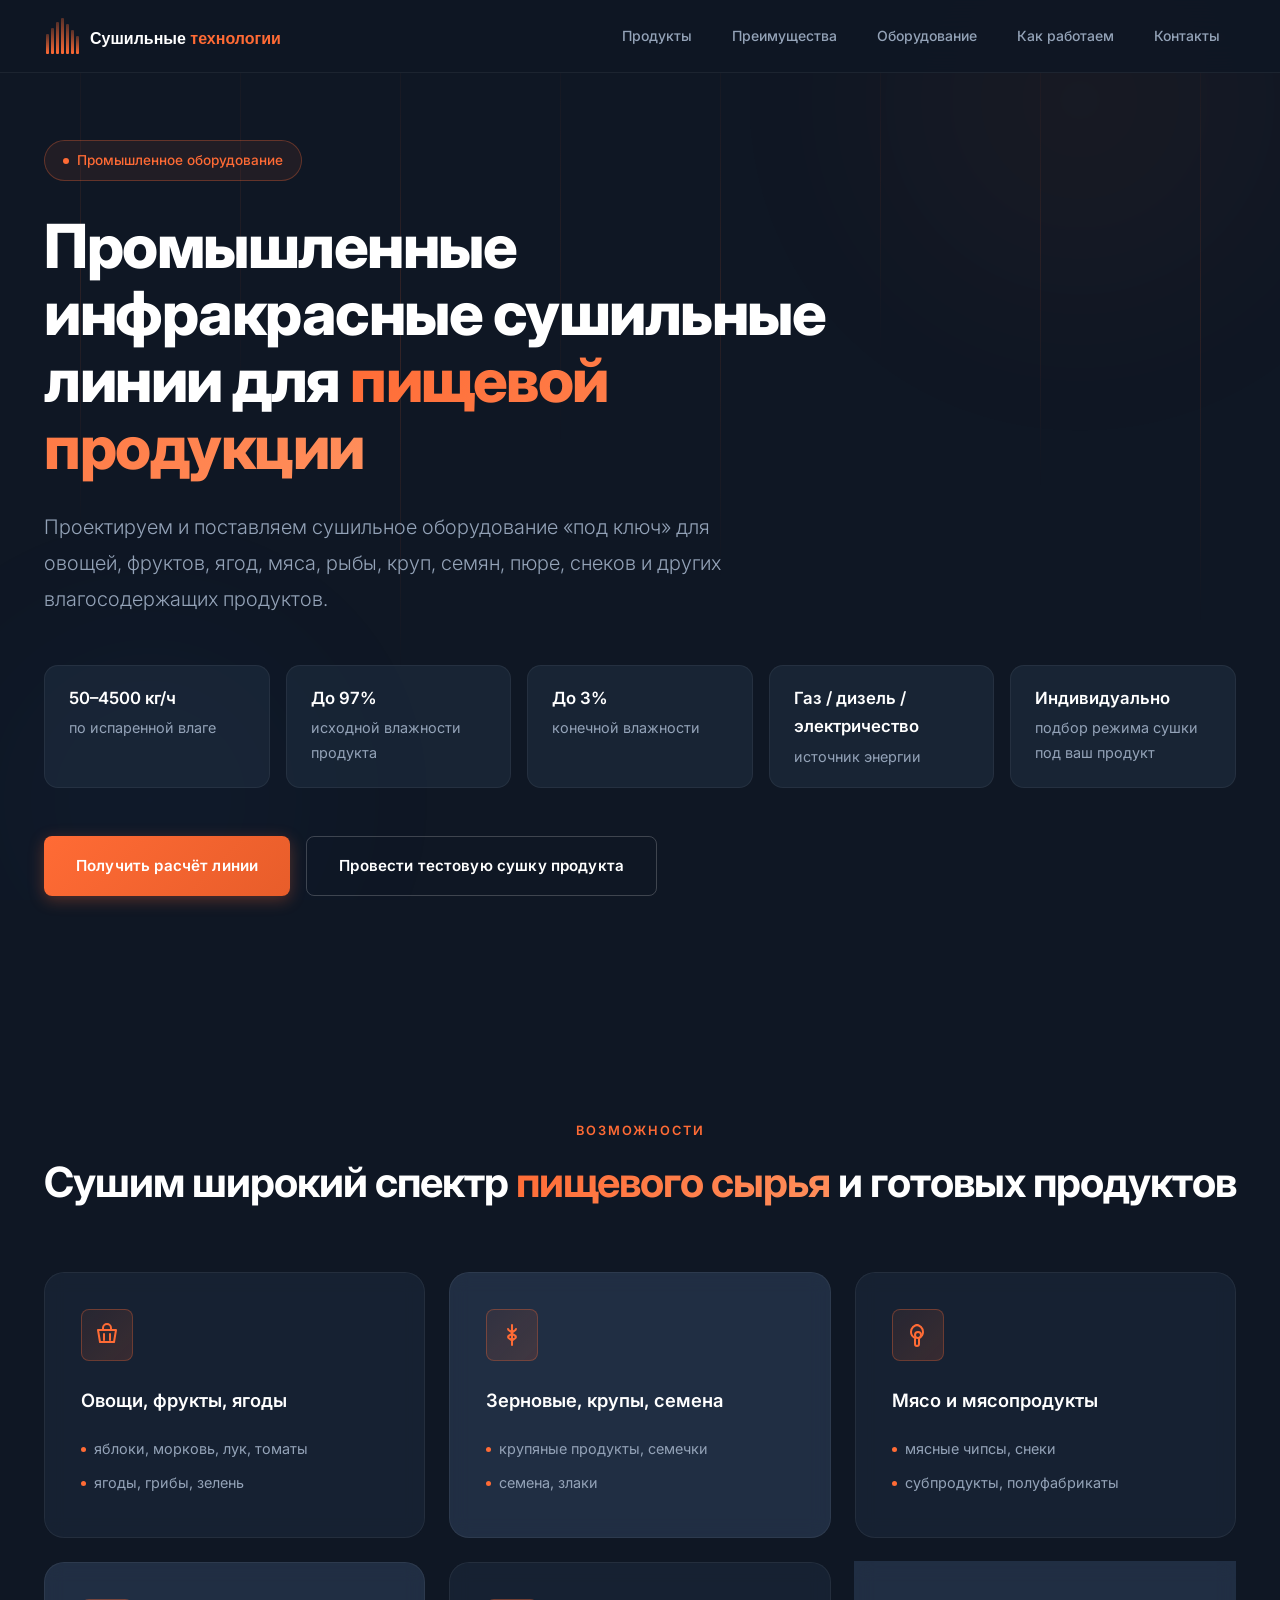
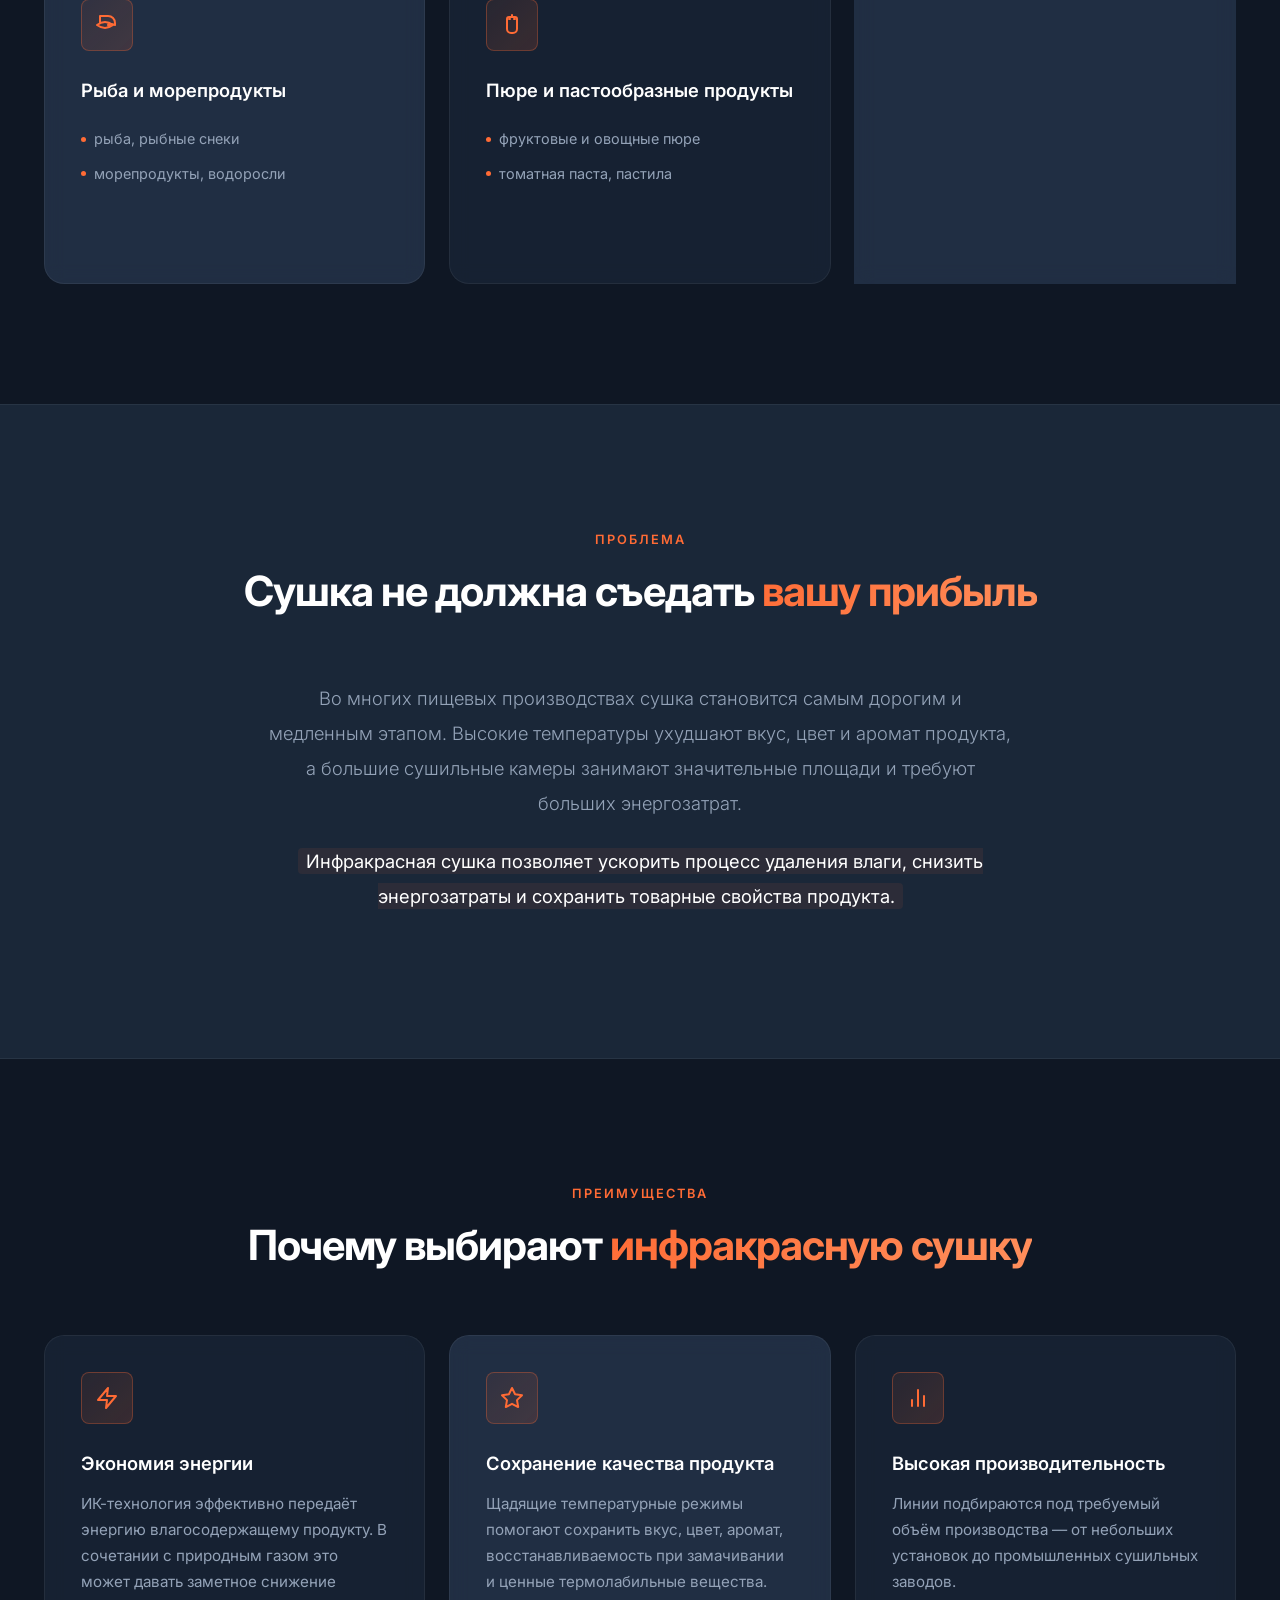
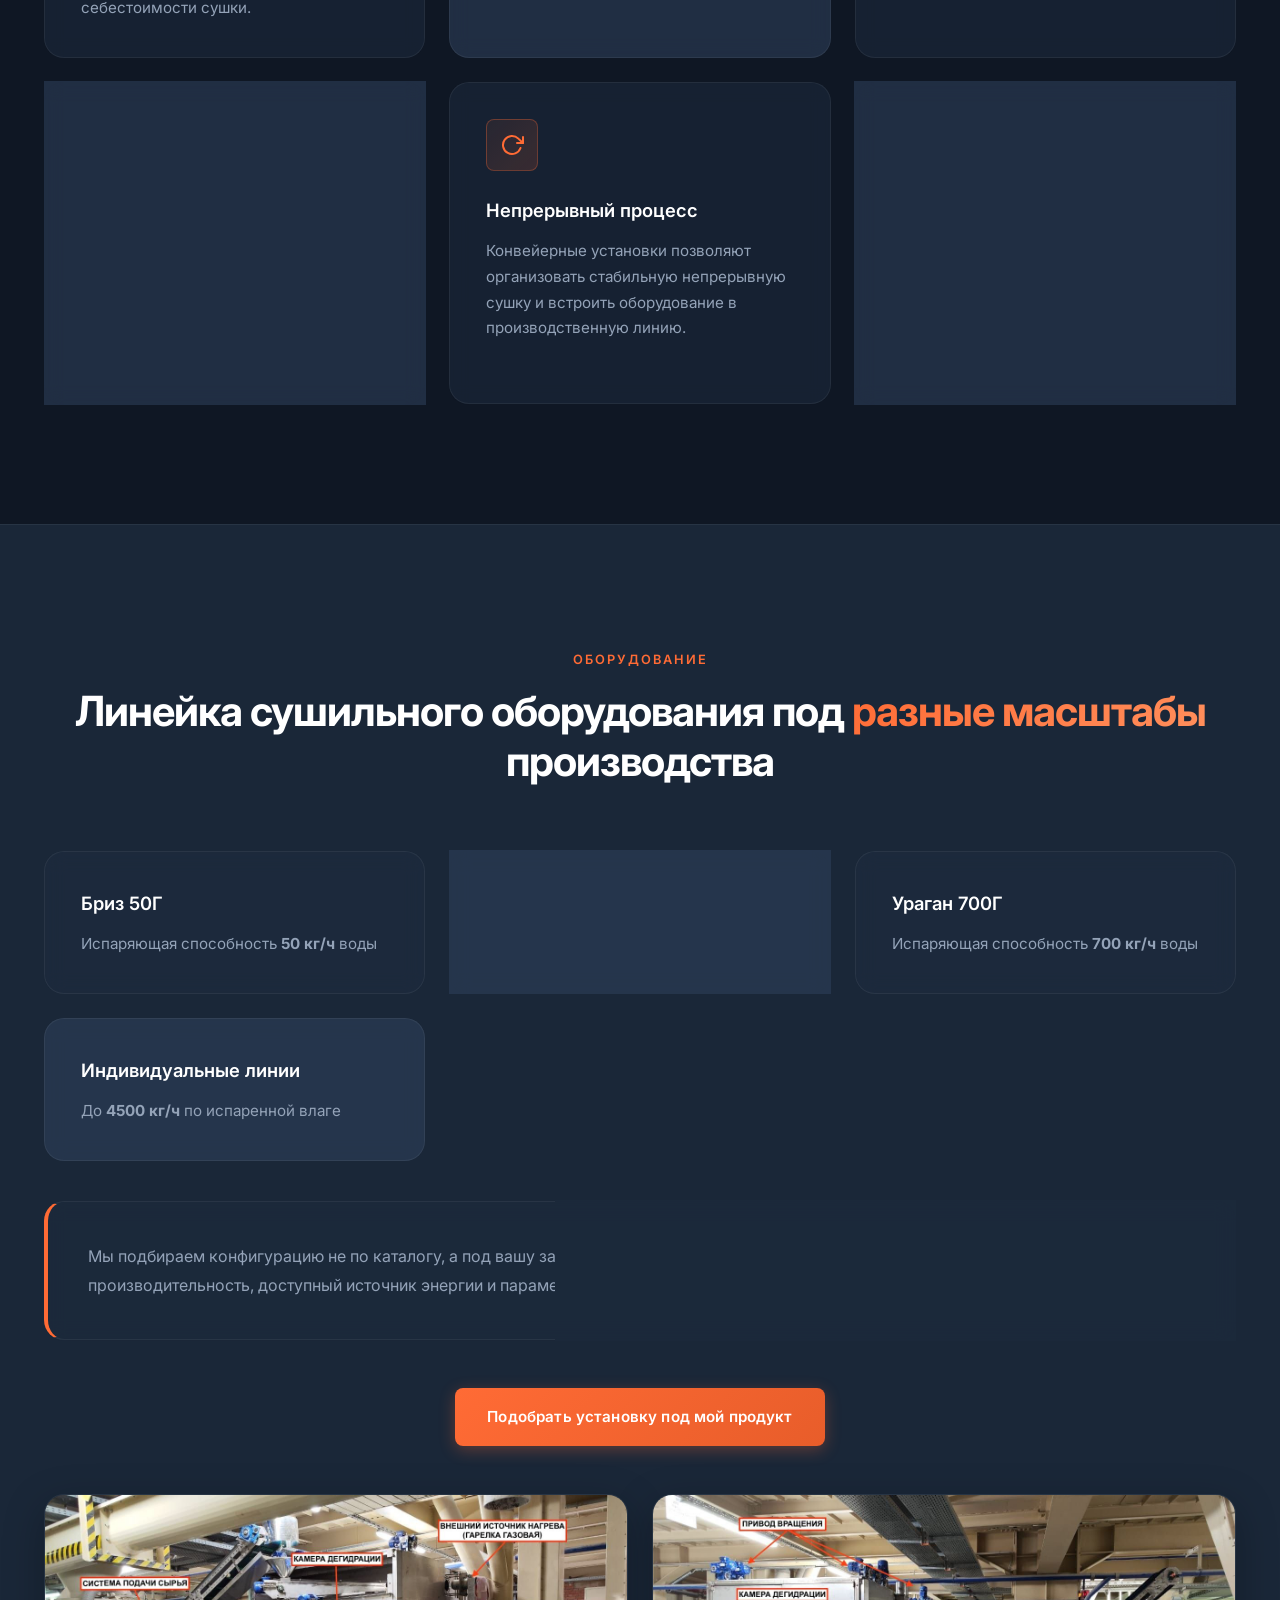
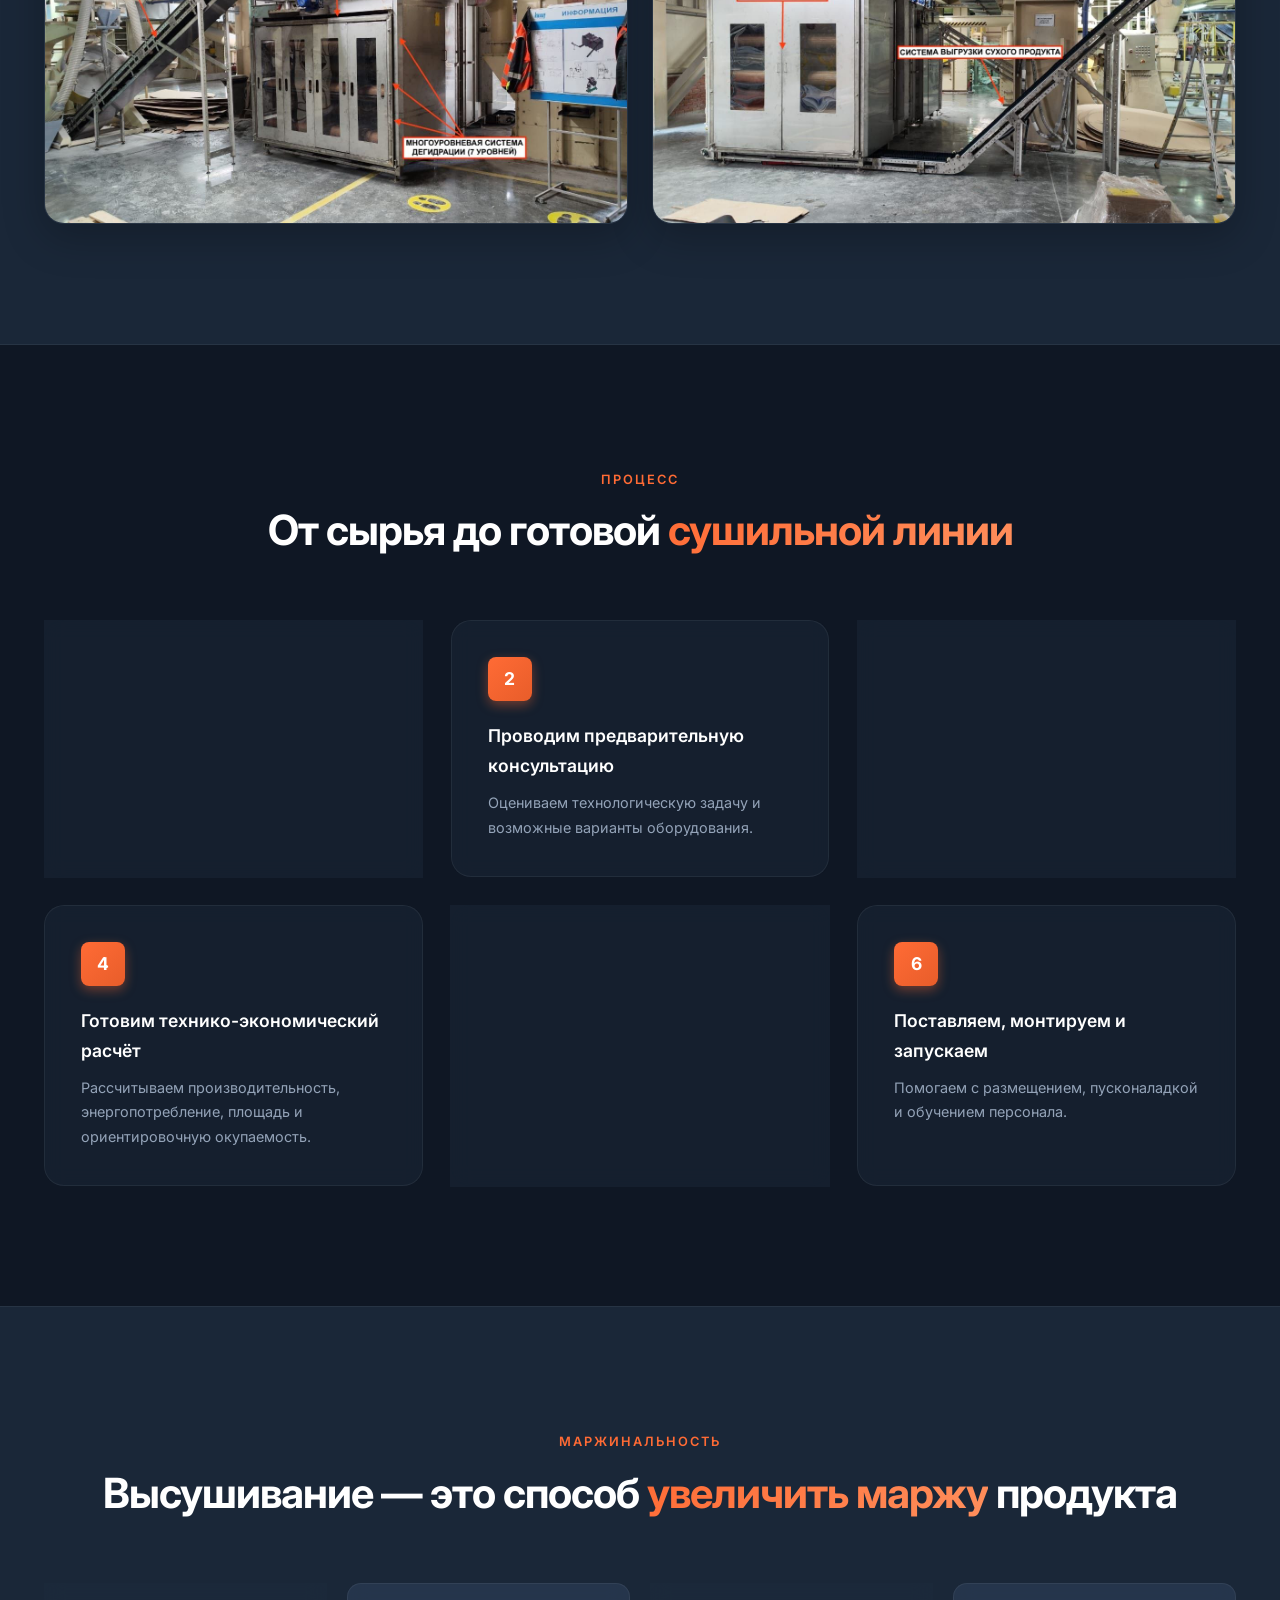
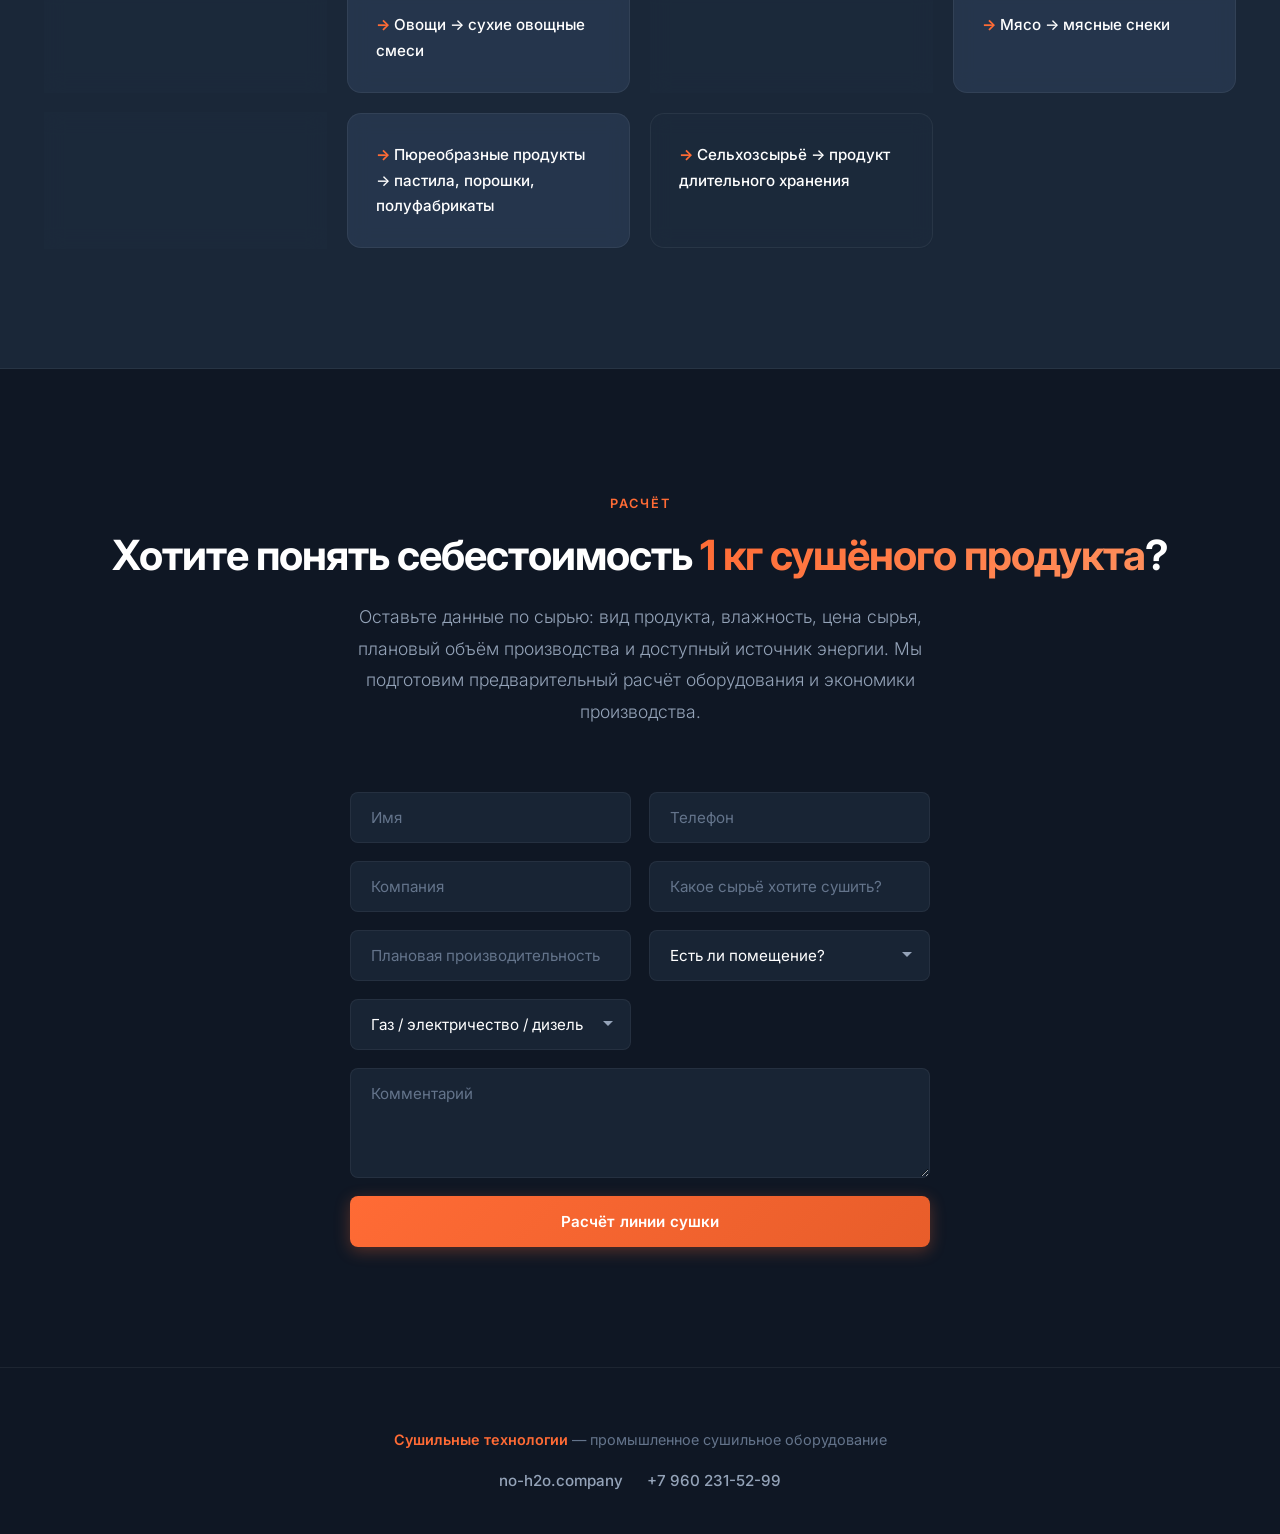
==== commit 92814898: "Fix HTML encoding corruption, restore UTF-8" ====
--- a/index.html
+++ b/index.html
@@ -1,13 +1,13 @@
-﻿<!DOCTYPE html>
+<!DOCTYPE html>
 <html lang="ru">
 <head>
   <meta charset="UTF-8">
   <meta name="viewport" content="width=device-width, initial-scale=1.0">
-  <title>РРЅС„СЂР°РєСЂР°СЃРЅС‹Рµ СЃСѓС€РёР»СЊРЅС‹Рµ Р»РёРЅРёРё РґР»СЏ РїРёС‰РµРІРѕР№ РїСЂРѕРјС‹С€Р»РµРЅРЅРѕСЃС‚Рё</title>
+  <title>Инфракрасные сушильные линии для пищевой промышленности</title>
   <link rel="stylesheet" href="css/style.css?v=2">
-  <meta name="description" content="РџСЂРѕРјС‹С€Р»РµРЅРЅРѕРµ СЃСѓС€РёР»СЊРЅРѕРµ РѕР±РѕСЂСѓРґРѕРІР°РЅРёРµ РґР»СЏ РїРёС‰РµРІРѕР№ РїСЂРѕРґСѓРєС†РёРё: РѕС‚ 50 РґРѕ 4500 РєРі/С‡ РїРѕ РёСЃРїР°СЂРµРЅРЅРѕР№ РІР»Р°РіРµ. Р Р°Р±РѕС‚Р°РµРј РЅР° РіР°Р·Рµ, РґРёР·РµР»Рµ РёР»Рё СЌР»РµРєС‚СЂРёС‡РµСЃС‚РІРµ.">
-  <meta property="og:title" content="РРЅС„СЂР°РєСЂР°СЃРЅС‹Рµ СЃСѓС€РёР»СЊРЅС‹Рµ Р»РёРЅРёРё РґР»СЏ РїРёС‰РµРІРѕР№ РїСЂРѕРјС‹С€Р»РµРЅРЅРѕСЃС‚Рё">
-  <meta property="og:description" content="РџСЂРѕРјС‹С€Р»РµРЅРЅРѕРµ СЃСѓС€РёР»СЊРЅРѕРµ РѕР±РѕСЂСѓРґРѕРІР°РЅРёРµ РґР»СЏ РїРёС‰РµРІРѕР№ РїСЂРѕРґСѓРєС†РёРё: РѕС‚ 50 РґРѕ 4500 РєРі/С‡ РїРѕ РёСЃРїР°СЂРµРЅРЅРѕР№ РІР»Р°РіРµ. Р Р°Р±РѕС‚Р°РµРј РЅР° РіР°Р·Рµ, РґРёР·РµР»Рµ РёР»Рё СЌР»РµРєС‚СЂРёС‡РµСЃС‚РІРµ.">
+  <meta name="description" content="Промышленное сушильное оборудование для пищевой продукции: от 50 до 4500 кг/ч по испаренной влаге. Работаем на газе, дизеле или электричестве.">
+  <meta property="og:title" content="Инфракрасные сушильные линии для пищевой промышленности">
+  <meta property="og:description" content="Промышленное сушильное оборудование для пищевой продукции: от 50 до 4500 кг/ч по испаренной влаге. Работаем на газе, дизеле или электричестве.">
   <meta property="og:type" content="website">
   <meta property="og:locale" content="ru_RU">
   <link rel="icon" type="image/svg+xml" href="favicon.svg">
@@ -19,98 +19,98 @@
     <div class="bg-gradient-orb bg-gradient-orb--2"></div>
     <div class="bg-lines-container"><div class="bg-line"></div><div class="bg-line"></div><div class="bg-line"></div><div class="bg-line"></div><div class="bg-line"></div><div class="bg-line"></div><div class="bg-line"></div><div class="bg-line"></div></div>
   </div>
-  <header class="header"><div class="container"><a href="/" class="logo"><img src="logo.svg" alt="РЎСѓС€РёР»СЊРЅС‹Рµ С‚РµС…РЅРѕР»РѕРіРёРё" class="logo__img"></a><nav><ul class="nav"><li><a href="#products">РџСЂРѕРґСѓРєС‚С‹</a></li><li><a href="#advantages">РџСЂРµРёРјСѓС‰РµСЃС‚РІР°</a></li><li><a href="#equipment">РћР±РѕСЂСѓРґРѕРІР°РЅРёРµ</a></li><li><a href="#process">РљР°Рє СЂР°Р±РѕС‚Р°РµРј</a></li><li><a href="#cta">РљРѕРЅС‚Р°РєС‚С‹</a></li></ul></nav>  <button class="nav-toggle" aria-label="РњРµРЅСЋ"><span class="nav-toggle__bar"></span><span class="nav-toggle__bar"></span><span class="nav-toggle__bar"></span></button></div></header>  <div class="nav-overlay"></div>
+  <header class="header"><div class="container"><a href="/" class="logo"><img src="logo.svg" alt="Сушильные технологии" class="logo__img"></a><nav><ul class="nav"><li><a href="#products">Продукты</a></li><li><a href="#advantages">Преимущества</a></li><li><a href="#equipment">Оборудование</a></li><li><a href="#process">Как работаем</a></li><li><a href="#cta">Контакты</a></li></ul></nav>  <button class="nav-toggle" aria-label="Меню"><span class="nav-toggle__bar"></span><span class="nav-toggle__bar"></span><span class="nav-toggle__bar"></span></button></div></header>  <div class="nav-overlay"></div>
   <main>
     <section class="hero"><div class="container">
-      <div class="hero__badge"><span class="hero__badge-dot"></span>РџСЂРѕРјС‹С€Р»РµРЅРЅРѕРµ РѕР±РѕСЂСѓРґРѕРІР°РЅРёРµ</div>
-      <h1>РџСЂРѕРјС‹С€Р»РµРЅРЅС‹Рµ РёРЅС„СЂР°РєСЂР°СЃРЅС‹Рµ СЃСѓС€РёР»СЊРЅС‹Рµ Р»РёРЅРёРё РґР»СЏ <span>РїРёС‰РµРІРѕР№ РїСЂРѕРґСѓРєС†РёРё</span></h1>
-      <p class="hero__subtitle">РџСЂРѕРµРєС‚РёСЂСѓРµРј Рё РїРѕСЃС‚Р°РІР»СЏРµРј СЃСѓС€РёР»СЊРЅРѕРµ РѕР±РѕСЂСѓРґРѕРІР°РЅРёРµ В«РїРѕРґ РєР»СЋС‡В» РґР»СЏ РѕРІРѕС‰РµР№, С„СЂСѓРєС‚РѕРІ, СЏРіРѕРґ, РјСЏСЃР°, СЂС‹Р±С‹, РєСЂСѓРї, СЃРµРјСЏРЅ, РїСЋСЂРµ, СЃРЅРµРєРѕРІ Рё РґСЂСѓРіРёС… РІР»Р°РіРѕСЃРѕРґРµСЂР¶Р°С‰РёС… РїСЂРѕРґСѓРєС‚РѕРІ.</p>
+      <div class="hero__badge"><span class="hero__badge-dot"></span>Промышленное оборудование</div>
+      <h1>Промышленные инфракрасные сушильные линии для <span>пищевой продукции</span></h1>
+      <p class="hero__subtitle">Проектируем и поставляем сушильное оборудование «под ключ» для овощей, фруктов, ягод, мяса, рыбы, круп, семян, пюре, снеков и других влагосодержащих продуктов.</p>
       <div class="hero__stats">
-        <div class="stat-item"><strong>50вЂ“4500 РєРі/С‡</strong>РїРѕ РёСЃРїР°СЂРµРЅРЅРѕР№ РІР»Р°РіРµ</div>
-        <div class="stat-item"><strong>Р”Рѕ 97%</strong>РёСЃС…РѕРґРЅРѕР№ РІР»Р°Р¶РЅРѕСЃС‚Рё РїСЂРѕРґСѓРєС‚Р°</div>
-        <div class="stat-item"><strong>Р”Рѕ 3%</strong>РєРѕРЅРµС‡РЅРѕР№ РІР»Р°Р¶РЅРѕСЃС‚Рё</div>
-        <div class="stat-item"><strong>Р“Р°Р· / РґРёР·РµР»СЊ / СЌР»РµРєС‚СЂРёС‡РµСЃС‚РІРѕ</strong>РёСЃС‚РѕС‡РЅРёРє СЌРЅРµСЂРіРёРё</div>
-        <div class="stat-item"><strong>РРЅРґРёРІРёРґСѓР°Р»СЊРЅРѕ</strong>РїРѕРґР±РѕСЂ СЂРµР¶РёРјР° СЃСѓС€РєРё РїРѕРґ РІР°С€ РїСЂРѕРґСѓРєС‚</div>
+        <div class="stat-item"><strong>50–4500 кг/ч</strong>по испаренной влаге</div>
+        <div class="stat-item"><strong>До 97%</strong>исходной влажности продукта</div>
+        <div class="stat-item"><strong>До 3%</strong>конечной влажности</div>
+        <div class="stat-item"><strong>Газ / дизель / электричество</strong>источник энергии</div>
+        <div class="stat-item"><strong>Индивидуально</strong>подбор режима сушки под ваш продукт</div>
       </div>
-      <div class="btn-group"><a href="#cta" class="btn btn-primary">РџРѕР»СѓС‡РёС‚СЊ СЂР°СЃС‡С‘С‚ Р»РёРЅРёРё</a><a href="#cta" class="btn btn-outline">РџСЂРѕРІРµСЃС‚Рё С‚РµСЃС‚РѕРІСѓСЋ СЃСѓС€РєСѓ РїСЂРѕРґСѓРєС‚Р°</a></div>
+      <div class="btn-group"><a href="#cta" class="btn btn-primary">Получить расчёт линии</a><a href="#cta" class="btn btn-outline">Провести тестовую сушку продукта</a></div>
     </div></section>
     <section class="section" id="products"><div class="container">
-      <div class="section__header"><span class="section__badge">Р’РѕР·РјРѕР¶РЅРѕСЃС‚Рё</span><h2 class="section__title">РЎСѓС€РёРј С€РёСЂРѕРєРёР№ СЃРїРµРєС‚СЂ <span>РїРёС‰РµРІРѕРіРѕ СЃС‹СЂСЊСЏ</span> Рё РіРѕС‚РѕРІС‹С… РїСЂРѕРґСѓРєС‚РѕРІ</h2></div>
+      <div class="section__header"><span class="section__badge">Возможности</span><h2 class="section__title">Сушим широкий спектр <span>пищевого сырья</span> и готовых продуктов</h2></div>
       <div class="cards-grid">
-        <div class="card animate-on-scroll"><div class="card__icon"><svg viewBox="0 0 24 24"><path d="M3 7h18l-2 12H5L3 7z"/><path d="M8 7V5a4 4 0 0 1 8 0v2"/><path d="M9 11v6"/><path d="M15 11v6"/></svg></div><h3 class="card__title">РћРІРѕС‰Рё, С„СЂСѓРєС‚С‹, СЏРіРѕРґС‹</h3><ul class="card__list"><li>СЏР±Р»РѕРєРё, РјРѕСЂРєРѕРІСЊ, Р»СѓРє, С‚РѕРјР°С‚С‹</li><li>СЏРіРѕРґС‹, РіСЂРёР±С‹, Р·РµР»РµРЅСЊ</li></ul></div>
-        <div class="card animate-on-scroll"><div class="card__icon"><svg viewBox="0 0 24 24"><path d="M12 2v20"/><path d="M8 6c0 2 4 2 4 4s-4 2-4 4 4 2 4 4"/><path d="M16 6c0 2-4 2-4 4s4 2 4 4-4 2-4 4"/></svg></div><h3 class="card__title">Р—РµСЂРЅРѕРІС‹Рµ, РєСЂСѓРїС‹, СЃРµРјРµРЅР°</h3><ul class="card__list"><li>РєСЂСѓРїСЏРЅС‹Рµ РїСЂРѕРґСѓРєС‚С‹, СЃРµРјРµС‡РєРё</li><li>СЃРµРјРµРЅР°, Р·Р»Р°РєРё</li></ul></div>
-        <div class="card animate-on-scroll"><div class="card__icon"><svg viewBox="0 0 24 24"><circle cx="12" cy="12" r="3"/><path d="M12 2C8 2 5 5 5 9c0 3 2 5 4 6v6a2 2 0 0 0 4 0v-6c2-1 4-3 4-6 0-4-3-7-7-7z"/></svg></div><h3 class="card__title">РњСЏСЃРѕ Рё РјСЏСЃРѕРїСЂРѕРґСѓРєС‚С‹</h3><ul class="card__list"><li>РјСЏСЃРЅС‹Рµ С‡РёРїСЃС‹, СЃРЅРµРєРё</li><li>СЃСѓР±РїСЂРѕРґСѓРєС‚С‹, РїРѕР»СѓС„Р°Р±СЂРёРєР°С‚С‹</li></ul></div>
-        <div class="card animate-on-scroll"><div class="card__icon"><svg viewBox="0 0 24 24"><path d="M16.69 11.04A11 11 0 0 1 20 12v-2c0-4-3-7-7-7H5v6.5"/><path d="M2 12s4-3 8-3 8 3 8 3-4 3-8 3-8-3-8-3z"/><circle cx="14" cy="12" r="1" fill="currentColor"/></svg></div><h3 class="card__title">Р С‹Р±Р° Рё РјРѕСЂРµРїСЂРѕРґСѓРєС‚С‹</h3><ul class="card__list"><li>СЂС‹Р±Р°, СЂС‹Р±РЅС‹Рµ СЃРЅРµРєРё</li><li>РјРѕСЂРµРїСЂРѕРґСѓРєС‚С‹, РІРѕРґРѕСЂРѕСЃР»Рё</li></ul></div>
-        <div class="card animate-on-scroll"><div class="card__icon"><svg viewBox="0 0 24 24"><path d="M12 20h-1a4 4 0 0 1-4-4V6a2 2 0 0 1 2-2h6a2 2 0 0 1 2 2v10a4 4 0 0 1-4 4h-1"/><path d="M12 4V2"/><path d="M9 6h1"/><path d="M14 6h1"/></svg></div><h3 class="card__title">РџСЋСЂРµ Рё РїР°СЃС‚РѕРѕР±СЂР°Р·РЅС‹Рµ РїСЂРѕРґСѓРєС‚С‹</h3><ul class="card__list"><li>С„СЂСѓРєС‚РѕРІС‹Рµ Рё РѕРІРѕС‰РЅС‹Рµ РїСЋСЂРµ</li><li>С‚РѕРјР°С‚РЅР°СЏ РїР°СЃС‚Р°, РїР°СЃС‚РёР»Р°</li></ul></div>
-        <div class="card animate-on-scroll"><div class="card__icon"><svg viewBox="0 0 24 24"><path d="M3 12h18v8H3z"/><path d="M7 12V8a5 5 0 0 1 10 0v4"/><path d="M12 3v2"/></svg></div><h3 class="card__title">РЎРЅРµРєРё Рё РїСЂРѕРґСѓРєС‚С‹ Р±С‹СЃС‚СЂРѕРіРѕ РїСЂРёРіРѕС‚РѕРІР»РµРЅРёСЏ</h3><ul class="card__list"><li>С‡РёРїСЃРѕРІР°СЏ РїСЂРѕРґСѓРєС†РёСЏ, СЃСѓС…РёРµ СЃРјРµСЃРё</li><li>РёРЅРіСЂРµРґРёРµРЅС‚С‹ РґР»СЏ Р±Р»СЋРґ РјРіРЅРѕРІРµРЅРЅРѕРіРѕ РїСЂРёРіРѕС‚РѕРІР»РµРЅРёСЏ</li></ul></div>
+        <div class="card animate-on-scroll"><div class="card__icon"><svg viewBox="0 0 24 24"><path d="M3 7h18l-2 12H5L3 7z"/><path d="M8 7V5a4 4 0 0 1 8 0v2"/><path d="M9 11v6"/><path d="M15 11v6"/></svg></div><h3 class="card__title">Овощи, фрукты, ягоды</h3><ul class="card__list"><li>яблоки, морковь, лук, томаты</li><li>ягоды, грибы, зелень</li></ul></div>
+        <div class="card animate-on-scroll"><div class="card__icon"><svg viewBox="0 0 24 24"><path d="M12 2v20"/><path d="M8 6c0 2 4 2 4 4s-4 2-4 4 4 2 4 4"/><path d="M16 6c0 2-4 2-4 4s4 2 4 4-4 2-4 4"/></svg></div><h3 class="card__title">Зерновые, крупы, семена</h3><ul class="card__list"><li>крупяные продукты, семечки</li><li>семена, злаки</li></ul></div>
+        <div class="card animate-on-scroll"><div class="card__icon"><svg viewBox="0 0 24 24"><circle cx="12" cy="12" r="3"/><path d="M12 2C8 2 5 5 5 9c0 3 2 5 4 6v6a2 2 0 0 0 4 0v-6c2-1 4-3 4-6 0-4-3-7-7-7z"/></svg></div><h3 class="card__title">Мясо и мясопродукты</h3><ul class="card__list"><li>мясные чипсы, снеки</li><li>субпродукты, полуфабрикаты</li></ul></div>
+        <div class="card animate-on-scroll"><div class="card__icon"><svg viewBox="0 0 24 24"><path d="M16.69 11.04A11 11 0 0 1 20 12v-2c0-4-3-7-7-7H5v6.5"/><path d="M2 12s4-3 8-3 8 3 8 3-4 3-8 3-8-3-8-3z"/><circle cx="14" cy="12" r="1" fill="currentColor"/></svg></div><h3 class="card__title">Рыба и морепродукты</h3><ul class="card__list"><li>рыба, рыбные снеки</li><li>морепродукты, водоросли</li></ul></div>
+        <div class="card animate-on-scroll"><div class="card__icon"><svg viewBox="0 0 24 24"><path d="M12 20h-1a4 4 0 0 1-4-4V6a2 2 0 0 1 2-2h6a2 2 0 0 1 2 2v10a4 4 0 0 1-4 4h-1"/><path d="M12 4V2"/><path d="M9 6h1"/><path d="M14 6h1"/></svg></div><h3 class="card__title">Пюре и пастообразные продукты</h3><ul class="card__list"><li>фруктовые и овощные пюре</li><li>томатная паста, пастила</li></ul></div>
+        <div class="card animate-on-scroll"><div class="card__icon"><svg viewBox="0 0 24 24"><path d="M3 12h18v8H3z"/><path d="M7 12V8a5 5 0 0 1 10 0v4"/><path d="M12 3v2"/></svg></div><h3 class="card__title">Снеки и продукты быстрого приготовления</h3><ul class="card__list"><li>чипсовая продукция, сухие смеси</li><li>ингредиенты для блюд мгновенного приготовления</li></ul></div>
       </div>
     </div></section>
     <section class="section section--dark"><div class="container">
-      <div class="section__header"><span class="section__badge">РџСЂРѕР±Р»РµРјР°</span><h2 class="section__title">РЎСѓС€РєР° РЅРµ РґРѕР»Р¶РЅР° СЃСЉРµРґР°С‚СЊ <span>РІР°С€Сѓ РїСЂРёР±С‹Р»СЊ</span></h2></div>
-      <div class="pain-content"><p>Р’Рѕ РјРЅРѕРіРёС… РїРёС‰РµРІС‹С… РїСЂРѕРёР·РІРѕРґСЃС‚РІР°С… СЃСѓС€РєР° СЃС‚Р°РЅРѕРІРёС‚СЃСЏ СЃР°РјС‹Рј РґРѕСЂРѕРіРёРј Рё РјРµРґР»РµРЅРЅС‹Рј СЌС‚Р°РїРѕРј. Р’С‹СЃРѕРєРёРµ С‚РµРјРїРµСЂР°С‚СѓСЂС‹ СѓС…СѓРґС€Р°СЋС‚ РІРєСѓСЃ, С†РІРµС‚ Рё Р°СЂРѕРјР°С‚ РїСЂРѕРґСѓРєС‚Р°, Р° Р±РѕР»СЊС€РёРµ СЃСѓС€РёР»СЊРЅС‹Рµ РєР°РјРµСЂС‹ Р·Р°РЅРёРјР°СЋС‚ Р·РЅР°С‡РёС‚РµР»СЊРЅС‹Рµ РїР»РѕС‰Р°РґРё Рё С‚СЂРµР±СѓСЋС‚ Р±РѕР»СЊС€РёС… СЌРЅРµСЂРіРѕР·Р°С‚СЂР°С‚.</p><p><span class="highlight">РРЅС„СЂР°РєСЂР°СЃРЅР°СЏ СЃСѓС€РєР° РїРѕР·РІРѕР»СЏРµС‚ СѓСЃРєРѕСЂРёС‚СЊ РїСЂРѕС†РµСЃСЃ СѓРґР°Р»РµРЅРёСЏ РІР»Р°РіРё, СЃРЅРёР·РёС‚СЊ СЌРЅРµСЂРіРѕР·Р°С‚СЂР°С‚С‹ Рё СЃРѕС…СЂР°РЅРёС‚СЊ С‚РѕРІР°СЂРЅС‹Рµ СЃРІРѕР№СЃС‚РІР° РїСЂРѕРґСѓРєС‚Р°.</span></p></div>
+      <div class="section__header"><span class="section__badge">Проблема</span><h2 class="section__title">Сушка не должна съедать <span>вашу прибыль</span></h2></div>
+      <div class="pain-content"><p>Во многих пищевых производствах сушка становится самым дорогим и медленным этапом. Высокие температуры ухудшают вкус, цвет и аромат продукта, а большие сушильные камеры занимают значительные площади и требуют больших энергозатрат.</p><p><span class="highlight">Инфракрасная сушка позволяет ускорить процесс удаления влаги, снизить энергозатраты и сохранить товарные свойства продукта.</span></p></div>
     </div></section>
     <section class="section" id="advantages"><div class="container">
-      <div class="section__header"><span class="section__badge">РџСЂРµРёРјСѓС‰РµСЃС‚РІР°</span><h2 class="section__title">РџРѕС‡РµРјСѓ РІС‹Р±РёСЂР°СЋС‚ <span>РёРЅС„СЂР°РєСЂР°СЃРЅСѓСЋ СЃСѓС€РєСѓ</span></h2></div>
+      <div class="section__header"><span class="section__badge">Преимущества</span><h2 class="section__title">Почему выбирают <span>инфракрасную сушку</span></h2></div>
       <div class="cards-grid">
-        <div class="card animate-on-scroll"><div class="card__icon"><svg viewBox="0 0 24 24"><polygon points="13 2 3 14 12 14 11 22 21 10 12 10 13 2"/></svg></div><h3 class="card__title">Р­РєРѕРЅРѕРјРёСЏ СЌРЅРµСЂРіРёРё</h3><p class="card__text">РРљ-С‚РµС…РЅРѕР»РѕРіРёСЏ СЌС„С„РµРєС‚РёРІРЅРѕ РїРµСЂРµРґР°С‘С‚ СЌРЅРµСЂРіРёСЋ РІР»Р°РіРѕСЃРѕРґРµСЂР¶Р°С‰РµРјСѓ РїСЂРѕРґСѓРєС‚Сѓ. Р’ СЃРѕС‡РµС‚Р°РЅРёРё СЃ РїСЂРёСЂРѕРґРЅС‹Рј РіР°Р·РѕРј СЌС‚Рѕ РјРѕР¶РµС‚ РґР°РІР°С‚СЊ Р·Р°РјРµС‚РЅРѕРµ СЃРЅРёР¶РµРЅРёРµ СЃРµР±РµСЃС‚РѕРёРјРѕСЃС‚Рё СЃСѓС€РєРё.</p></div>
-        <div class="card animate-on-scroll"><div class="card__icon"><svg viewBox="0 0 24 24"><path d="M12 2l3.09 6.26L22 9.27l-5 4.87 1.18 6.88L12 17.77l-6.18 3.25L7 14.14 2 9.27l6.91-1.01L12 2z"/></svg></div><h3 class="card__title">РЎРѕС…СЂР°РЅРµРЅРёРµ РєР°С‡РµСЃС‚РІР° РїСЂРѕРґСѓРєС‚Р°</h3><p class="card__text">Р©Р°РґСЏС‰РёРµ С‚РµРјРїРµСЂР°С‚СѓСЂРЅС‹Рµ СЂРµР¶РёРјС‹ РїРѕРјРѕРіР°СЋС‚ СЃРѕС…СЂР°РЅРёС‚СЊ РІРєСѓСЃ, С†РІРµС‚, Р°СЂРѕРјР°С‚, РІРѕСЃСЃС‚Р°РЅР°РІР»РёРІР°РµРјРѕСЃС‚СЊ РїСЂРё Р·Р°РјР°С‡РёРІР°РЅРёРё Рё С†РµРЅРЅС‹Рµ С‚РµСЂРјРѕР»Р°Р±РёР»СЊРЅС‹Рµ РІРµС‰РµСЃС‚РІР°.</p></div>
-        <div class="card animate-on-scroll"><div class="card__icon"><svg viewBox="0 0 24 24"><line x1="18" y1="20" x2="18" y2="10"/><line x1="12" y1="20" x2="12" y2="4"/><line x1="6" y1="20" x2="6" y2="14"/></svg></div><h3 class="card__title">Р’С‹СЃРѕРєР°СЏ РїСЂРѕРёР·РІРѕРґРёС‚РµР»СЊРЅРѕСЃС‚СЊ</h3><p class="card__text">Р›РёРЅРёРё РїРѕРґР±РёСЂР°СЋС‚СЃСЏ РїРѕРґ С‚СЂРµР±СѓРµРјС‹Р№ РѕР±СЉС‘Рј РїСЂРѕРёР·РІРѕРґСЃС‚РІР° вЂ” РѕС‚ РЅРµР±РѕР»СЊС€РёС… СѓСЃС‚Р°РЅРѕРІРѕРє РґРѕ РїСЂРѕРјС‹С€Р»РµРЅРЅС‹С… СЃСѓС€РёР»СЊРЅС‹С… Р·Р°РІРѕРґРѕРІ.</p></div>
-        <div class="card animate-on-scroll"><div class="card__icon"><svg viewBox="0 0 24 24"><rect x="3" y="3" width="7" height="7"/><rect x="14" y="3" width="7" height="7"/><rect x="14" y="14" width="7" height="7"/><rect x="3" y="14" width="7" height="7"/></svg></div><h3 class="card__title">РљРѕРјРїР°РєС‚РЅРѕСЃС‚СЊ</h3><p class="card__text">РџСЂРё СЂР°РІРЅРѕР№ РїСЂРѕРёР·РІРѕРґРёС‚РµР»СЊРЅРѕСЃС‚Рё РѕР±РѕСЂСѓРґРѕРІР°РЅРёРµ РјРѕР¶РµС‚ Р·Р°РЅРёРјР°С‚СЊ РІ 1,5вЂ“3 СЂР°Р·Р° РјРµРЅСЊС€Рµ РїСЂРѕРёР·РІРѕРґСЃС‚РІРµРЅРЅС‹С… РїР»РѕС‰Р°РґРµР№ РїРѕ СЃСЂР°РІРЅРµРЅРёСЋ СЃ С‚СЂР°РґРёС†РёРѕРЅРЅС‹РјРё СЂРµС€РµРЅРёСЏРјРё.</p></div>
-        <div class="card animate-on-scroll"><div class="card__icon"><svg viewBox="0 0 24 24"><polyline points="23 4 23 10 17 10"/><path d="M20.49 15a9 9 0 1 1-2.12-9.36L23 10"/></svg></div><h3 class="card__title">РќРµРїСЂРµСЂС‹РІРЅС‹Р№ РїСЂРѕС†РµСЃСЃ</h3><p class="card__text">РљРѕРЅРІРµР№РµСЂРЅС‹Рµ СѓСЃС‚Р°РЅРѕРІРєРё РїРѕР·РІРѕР»СЏСЋС‚ РѕСЂРіР°РЅРёР·РѕРІР°С‚СЊ СЃС‚Р°Р±РёР»СЊРЅСѓСЋ РЅРµРїСЂРµСЂС‹РІРЅСѓСЋ СЃСѓС€РєСѓ Рё РІСЃС‚СЂРѕРёС‚СЊ РѕР±РѕСЂСѓРґРѕРІР°РЅРёРµ РІ РїСЂРѕРёР·РІРѕРґСЃС‚РІРµРЅРЅСѓСЋ Р»РёРЅРёСЋ.</p></div>
-        <div class="card animate-on-scroll"><div class="card__icon"><svg viewBox="0 0 24 24"><circle cx="12" cy="12" r="10"/><circle cx="12" cy="12" r="6"/><circle cx="12" cy="12" r="2"/></svg></div><h3 class="card__title">РџРѕРґР±РѕСЂ РїРѕРґ РїСЂРѕРґСѓРєС‚</h3><p class="card__text">Р”Р»СЏ РєР°Р¶РґРѕРіРѕ СЃС‹СЂСЊСЏ РїРѕРґР±РёСЂР°СЋС‚СЃСЏ СЂРµР¶РёРјС‹: С‚РµРјРїРµСЂР°С‚СѓСЂР°, СЃРєРѕСЂРѕСЃС‚СЊ РґРІРёР¶РµРЅРёСЏ Р»РµРЅС‚С‹, РєРѕР»РёС‡РµСЃС‚РІРѕ Р·РѕРЅ, СЃС…РµРјР° РїРѕРґРіРѕС‚РѕРІРєРё РїСЂРѕРґСѓРєС‚Р°.</p></div>
+        <div class="card animate-on-scroll"><div class="card__icon"><svg viewBox="0 0 24 24"><polygon points="13 2 3 14 12 14 11 22 21 10 12 10 13 2"/></svg></div><h3 class="card__title">Экономия энергии</h3><p class="card__text">ИК-технология эффективно передаёт энергию влагосодержащему продукту. В сочетании с природным газом это может давать заметное снижение себестоимости сушки.</p></div>
+        <div class="card animate-on-scroll"><div class="card__icon"><svg viewBox="0 0 24 24"><path d="M12 2l3.09 6.26L22 9.27l-5 4.87 1.18 6.88L12 17.77l-6.18 3.25L7 14.14 2 9.27l6.91-1.01L12 2z"/></svg></div><h3 class="card__title">Сохранение качества продукта</h3><p class="card__text">Щадящие температурные режимы помогают сохранить вкус, цвет, аромат, восстанавливаемость при замачивании и ценные термолабильные вещества.</p></div>
+        <div class="card animate-on-scroll"><div class="card__icon"><svg viewBox="0 0 24 24"><line x1="18" y1="20" x2="18" y2="10"/><line x1="12" y1="20" x2="12" y2="4"/><line x1="6" y1="20" x2="6" y2="14"/></svg></div><h3 class="card__title">Высокая производительность</h3><p class="card__text">Линии подбираются под требуемый объём производства — от небольших установок до промышленных сушильных заводов.</p></div>
+        <div class="card animate-on-scroll"><div class="card__icon"><svg viewBox="0 0 24 24"><rect x="3" y="3" width="7" height="7"/><rect x="14" y="3" width="7" height="7"/><rect x="14" y="14" width="7" height="7"/><rect x="3" y="14" width="7" height="7"/></svg></div><h3 class="card__title">Компактность</h3><p class="card__text">При равной производительности оборудование может занимать в 1,5–3 раза меньше производственных площадей по сравнению с традиционными решениями.</p></div>
+        <div class="card animate-on-scroll"><div class="card__icon"><svg viewBox="0 0 24 24"><polyline points="23 4 23 10 17 10"/><path d="M20.49 15a9 9 0 1 1-2.12-9.36L23 10"/></svg></div><h3 class="card__title">Непрерывный процесс</h3><p class="card__text">Конвейерные установки позволяют организовать стабильную непрерывную сушку и встроить оборудование в производственную линию.</p></div>
+        <div class="card animate-on-scroll"><div class="card__icon"><svg viewBox="0 0 24 24"><circle cx="12" cy="12" r="10"/><circle cx="12" cy="12" r="6"/><circle cx="12" cy="12" r="2"/></svg></div><h3 class="card__title">Подбор под продукт</h3><p class="card__text">Для каждого сырья подбираются режимы: температура, скорость движения ленты, количество зон, схема подготовки продукта.</p></div>
       </div>
     </div></section>
     <section class="section section--dark" id="equipment"><div class="container">
-      <div class="section__header"><span class="section__badge">РћР±РѕСЂСѓРґРѕРІР°РЅРёРµ</span><h2 class="section__title">Р›РёРЅРµР№РєР° СЃСѓС€РёР»СЊРЅРѕРіРѕ РѕР±РѕСЂСѓРґРѕРІР°РЅРёСЏ РїРѕРґ <span>СЂР°Р·РЅС‹Рµ РјР°СЃС€С‚Р°Р±С‹</span> РїСЂРѕРёР·РІРѕРґСЃС‚РІР°</h2></div>
+      <div class="section__header"><span class="section__badge">Оборудование</span><h2 class="section__title">Линейка сушильного оборудования под <span>разные масштабы</span> производства</h2></div>
       <div class="cards-grid">
-        <div class="card animate-on-scroll"><h3 class="card__title">Р‘СЂРёР· 50Р“</h3><p class="card__text">РСЃРїР°СЂСЏСЋС‰Р°СЏ СЃРїРѕСЃРѕР±РЅРѕСЃС‚СЊ <strong>50 РєРі/С‡</strong> РІРѕРґС‹</p></div>
-        <div class="card animate-on-scroll"><h3 class="card__title">РЈСЂР°РіР°РЅ 350Р“</h3><p class="card__text">РСЃРїР°СЂСЏСЋС‰Р°СЏ СЃРїРѕСЃРѕР±РЅРѕСЃС‚СЊ <strong>350 РєРі/С‡</strong> РІРѕРґС‹</p></div>
-        <div class="card animate-on-scroll"><h3 class="card__title">РЈСЂР°РіР°РЅ 700Р“</h3><p class="card__text">РСЃРїР°СЂСЏСЋС‰Р°СЏ СЃРїРѕСЃРѕР±РЅРѕСЃС‚СЊ <strong>700 РєРі/С‡</strong> РІРѕРґС‹</p></div>
-        <div class="card animate-on-scroll"><h3 class="card__title">РРЅРґРёРІРёРґСѓР°Р»СЊРЅС‹Рµ Р»РёРЅРёРё</h3><p class="card__text">Р”Рѕ <strong>4500 РєРі/С‡</strong> РїРѕ РёСЃРїР°СЂРµРЅРЅРѕР№ РІР»Р°РіРµ</p></div>
+        <div class="card animate-on-scroll"><h3 class="card__title">Бриз 50Г</h3><p class="card__text">Испаряющая способность <strong>50 кг/ч</strong> воды</p></div>
+        <div class="card animate-on-scroll"><h3 class="card__title">Ураган 350Г</h3><p class="card__text">Испаряющая способность <strong>350 кг/ч</strong> воды</p></div>
+        <div class="card animate-on-scroll"><h3 class="card__title">Ураган 700Г</h3><p class="card__text">Испаряющая способность <strong>700 кг/ч</strong> воды</p></div>
+        <div class="card animate-on-scroll"><h3 class="card__title">Индивидуальные линии</h3><p class="card__text">До <strong>4500 кг/ч</strong> по испаренной влаге</p></div>
       </div>
-      <div class="info-block animate-on-scroll"><p class="info-block__text">РњС‹ РїРѕРґР±РёСЂР°РµРј РєРѕРЅС„РёРіСѓСЂР°С†РёСЋ РЅРµ РїРѕ РєР°С‚Р°Р»РѕРіСѓ, Р° РїРѕРґ РІР°С€Сѓ Р·Р°РґР°С‡Сѓ: С‚РёРї РїСЂРѕРґСѓРєС‚Р°, РёСЃС…РѕРґРЅСѓСЋ Рё РєРѕРЅРµС‡РЅСѓСЋ РІР»Р°Р¶РЅРѕСЃС‚СЊ, С‚СЂРµР±СѓРµРјСѓСЋ РїСЂРѕРёР·РІРѕРґРёС‚РµР»СЊРЅРѕСЃС‚СЊ, РґРѕСЃС‚СѓРїРЅС‹Р№ РёСЃС‚РѕС‡РЅРёРє СЌРЅРµСЂРіРёРё Рё РїР°СЂР°РјРµС‚СЂС‹ РїРѕРјРµС‰РµРЅРёСЏ.</p></div>
-      <div style="text-align:center;margin-top:48px;" class="animate-on-scroll"><a href="#cta" class="btn btn-primary">РџРѕРґРѕР±СЂР°С‚СЊ СѓСЃС‚Р°РЅРѕРІРєСѓ РїРѕРґ РјРѕР№ РїСЂРѕРґСѓРєС‚</a></div>
+      <div class="info-block animate-on-scroll"><p class="info-block__text">Мы подбираем конфигурацию не по каталогу, а под вашу задачу: тип продукта, исходную и конечную влажность, требуемую производительность, доступный источник энергии и параметры помещения.</p></div>
+      <div style="text-align:center;margin-top:48px;" class="animate-on-scroll"><a href="#cta" class="btn btn-primary">Подобрать установку под мой продукт</a></div>
       <div class="equipment-photos animate-on-scroll">
-        <img src="equipment-1.jpg" alt="РРљ-СЃСѓС€РёР»СЊРЅРѕРµ РѕР±РѕСЂСѓРґРѕРІР°РЅРёРµ" class="equipment-photos__img">
-        <img src="equipment-2.jpg" alt="РРљ-СЃСѓС€РёР»СЊРЅРѕРµ РѕР±РѕСЂСѓРґРѕРІР°РЅРёРµ" class="equipment-photos__img">
+        <img src="equipment-1.jpg" alt="ИК-сушильное оборудование" class="equipment-photos__img">
+        <img src="equipment-2.jpg" alt="ИК-сушильное оборудование" class="equipment-photos__img">
       </div>
     </div></section>
     <section class="section" id="process"><div class="container">
-      <div class="section__header"><span class="section__badge">РџСЂРѕС†РµСЃСЃ</span><h2 class="section__title">РћС‚ СЃС‹СЂСЊСЏ РґРѕ РіРѕС‚РѕРІРѕР№ <span>СЃСѓС€РёР»СЊРЅРѕР№ Р»РёРЅРёРё</span></h2></div>
+      <div class="section__header"><span class="section__badge">Процесс</span><h2 class="section__title">От сырья до готовой <span>сушильной линии</span></h2></div>
       <div class="steps">
-        <div class="step animate-on-scroll"><div class="step__number">1</div><h3 class="step__title">Р’С‹ РѕСЃС‚Р°РІР»СЏРµС‚Рµ Р·Р°СЏРІРєСѓ</h3><p class="step__text">РЈРєР°Р·С‹РІР°РµС‚Рµ РїСЂРѕРґСѓРєС‚, РІР»Р°Р¶РЅРѕСЃС‚СЊ, РѕР±СЉС‘Рј РїСЂРѕРёР·РІРѕРґСЃС‚РІР° Рё Р¶РµР»Р°РµРјС‹Р№ СЂРµР·СѓР»СЊС‚Р°С‚.</p></div>
-        <div class="step animate-on-scroll"><div class="step__number">2</div><h3 class="step__title">РџСЂРѕРІРѕРґРёРј РїСЂРµРґРІР°СЂРёС‚РµР»СЊРЅСѓСЋ РєРѕРЅСЃСѓР»СЊС‚Р°С†РёСЋ</h3><p class="step__text">РћС†РµРЅРёРІР°РµРј С‚РµС…РЅРѕР»РѕРіРёС‡РµСЃРєСѓСЋ Р·Р°РґР°С‡Сѓ Рё РІРѕР·РјРѕР¶РЅС‹Рµ РІР°СЂРёР°РЅС‚С‹ РѕР±РѕСЂСѓРґРѕРІР°РЅРёСЏ.</p></div>
-        <div class="step animate-on-scroll"><div class="step__number">3</div><h3 class="step__title">РџСЂРё РЅРµРѕР±С…РѕРґРёРјРѕСЃС‚Рё РґРµР»Р°РµРј С‚РµСЃС‚РѕРІСѓСЋ СЃСѓС€РєСѓ</h3><p class="step__text">РџРѕРґР±РёСЂР°РµРј СЂРµР¶РёРјС‹ Рё РѕС†РµРЅРёРІР°РµРј РєР°С‡РµСЃС‚РІРѕ РіРѕС‚РѕРІРѕРіРѕ РїСЂРѕРґСѓРєС‚Р°.</p></div>
-        <div class="step animate-on-scroll"><div class="step__number">4</div><h3 class="step__title">Р“РѕС‚РѕРІРёРј С‚РµС…РЅРёРєРѕ-СЌРєРѕРЅРѕРјРёС‡РµСЃРєРёР№ СЂР°СЃС‡С‘С‚</h3><p class="step__text">Р Р°СЃСЃС‡РёС‚С‹РІР°РµРј РїСЂРѕРёР·РІРѕРґРёС‚РµР»СЊРЅРѕСЃС‚СЊ, СЌРЅРµСЂРіРѕРїРѕС‚СЂРµР±Р»РµРЅРёРµ, РїР»РѕС‰Р°РґСЊ Рё РѕСЂРёРµРЅС‚РёСЂРѕРІРѕС‡РЅСѓСЋ РѕРєСѓРїР°РµРјРѕСЃС‚СЊ.</p></div>
-        <div class="step animate-on-scroll"><div class="step__number">5</div><h3 class="step__title">РџСЂРѕРµРєС‚РёСЂСѓРµРј Рё РїСЂРѕРёР·РІРѕРґРёРј РѕР±РѕСЂСѓРґРѕРІР°РЅРёРµ</h3><p class="step__text">РР·РіРѕС‚Р°РІР»РёРІР°РµРј СѓСЃС‚Р°РЅРѕРІРєСѓ РёР»Рё Р»РёРЅРёСЋ РїРѕРґ РІР°С€Рё РїР°СЂР°РјРµС‚СЂС‹.</p></div>
-        <div class="step animate-on-scroll"><div class="step__number">6</div><h3 class="step__title">РџРѕСЃС‚Р°РІР»СЏРµРј, РјРѕРЅС‚РёСЂСѓРµРј Рё Р·Р°РїСѓСЃРєР°РµРј</h3><p class="step__text">РџРѕРјРѕРіР°РµРј СЃ СЂР°Р·РјРµС‰РµРЅРёРµРј, РїСѓСЃРєРѕРЅР°Р»Р°РґРєРѕР№ Рё РѕР±СѓС‡РµРЅРёРµРј РїРµСЂСЃРѕРЅР°Р»Р°.</p></div>
+        <div class="step animate-on-scroll"><div class="step__number">1</div><h3 class="step__title">Вы оставляете заявку</h3><p class="step__text">Указываете продукт, влажность, объём производства и желаемый результат.</p></div>
+        <div class="step animate-on-scroll"><div class="step__number">2</div><h3 class="step__title">Проводим предварительную консультацию</h3><p class="step__text">Оцениваем технологическую задачу и возможные варианты оборудования.</p></div>
+        <div class="step animate-on-scroll"><div class="step__number">3</div><h3 class="step__title">При необходимости делаем тестовую сушку</h3><p class="step__text">Подбираем режимы и оцениваем качество готового продукта.</p></div>
+        <div class="step animate-on-scroll"><div class="step__number">4</div><h3 class="step__title">Готовим технико-экономический расчёт</h3><p class="step__text">Рассчитываем производительность, энергопотребление, площадь и ориентировочную окупаемость.</p></div>
+        <div class="step animate-on-scroll"><div class="step__number">5</div><h3 class="step__title">Проектируем и производим оборудование</h3><p class="step__text">Изготавливаем установку или линию под ваши параметры.</p></div>
+        <div class="step animate-on-scroll"><div class="step__number">6</div><h3 class="step__title">Поставляем, монтируем и запускаем</h3><p class="step__text">Помогаем с размещением, пусконаладкой и обучением персонала.</p></div>
       </div>
     </div></section>
     <section class="section section--dark"><div class="container">
-      <div class="section__header"><span class="section__badge">РњР°СЂР¶РёРЅР°Р»СЊРЅРѕСЃС‚СЊ</span><h2 class="section__title">Р’С‹СЃСѓС€РёРІР°РЅРёРµ вЂ” СЌС‚Рѕ СЃРїРѕСЃРѕР± <span>СѓРІРµР»РёС‡РёС‚СЊ РјР°СЂР¶Сѓ</span> РїСЂРѕРґСѓРєС‚Р°</h2></div>
+      <div class="section__header"><span class="section__badge">Маржинальность</span><h2 class="section__title">Высушивание — это способ <span>увеличить маржу</span> продукта</h2></div>
       <div class="margin-grid">
-        <div class="margin-item animate-on-scroll"><div class="margin-item__arrow">РЎРІРµР¶РёРµ С„СЂСѓРєС‚С‹ в†’ С„СЂСѓРєС‚РѕРІС‹Рµ С‡РёРїСЃС‹</div></div>
-        <div class="margin-item animate-on-scroll"><div class="margin-item__arrow">РћРІРѕС‰Рё в†’ СЃСѓС…РёРµ РѕРІРѕС‰РЅС‹Рµ СЃРјРµСЃРё</div></div>
-        <div class="margin-item animate-on-scroll"><div class="margin-item__arrow">РЇРіРѕРґС‹ в†’ РёРЅРіСЂРµРґРёРµРЅС‚С‹ РґР»СЏ РєРѕРЅРґРёС‚РµСЂРєРё Рё РјСЋСЃР»Рё</div></div>
-        <div class="margin-item animate-on-scroll"><div class="margin-item__arrow">РњСЏСЃРѕ в†’ РјСЏСЃРЅС‹Рµ СЃРЅРµРєРё</div></div>
-        <div class="margin-item animate-on-scroll"><div class="margin-item__arrow">Р С‹Р±Р° в†’ СЂС‹Р±РЅС‹Рµ СЃРЅРµРєРё</div></div>
-        <div class="margin-item animate-on-scroll"><div class="margin-item__arrow">РџСЋСЂРµРѕР±СЂР°Р·РЅС‹Рµ РїСЂРѕРґСѓРєС‚С‹ в†’ РїР°СЃС‚РёР»Р°, РїРѕСЂРѕС€РєРё, РїРѕР»СѓС„Р°Р±СЂРёРєР°С‚С‹</div></div>
-        <div class="margin-item animate-on-scroll"><div class="margin-item__arrow">РЎРµР»СЊС…РѕР·СЃС‹СЂСЊС‘ в†’ РїСЂРѕРґСѓРєС‚ РґР»РёС‚РµР»СЊРЅРѕРіРѕ С…СЂР°РЅРµРЅРёСЏ</div></div>
+        <div class="margin-item animate-on-scroll"><div class="margin-item__arrow">Свежие фрукты → фруктовые чипсы</div></div>
+        <div class="margin-item animate-on-scroll"><div class="margin-item__arrow">Овощи → сухие овощные смеси</div></div>
+        <div class="margin-item animate-on-scroll"><div class="margin-item__arrow">Ягоды → ингредиенты для кондитерки и мюсли</div></div>
+        <div class="margin-item animate-on-scroll"><div class="margin-item__arrow">Мясо → мясные снеки</div></div>
+        <div class="margin-item animate-on-scroll"><div class="margin-item__arrow">Рыба → рыбные снеки</div></div>
+        <div class="margin-item animate-on-scroll"><div class="margin-item__arrow">Пюреобразные продукты → пастила, порошки, полуфабрикаты</div></div>
+        <div class="margin-item animate-on-scroll"><div class="margin-item__arrow">Сельхозсырьё → продукт длительного хранения</div></div>
       </div>
     </div></section>
     <section class="section cta-section" id="cta"><div class="container">
-      <div class="section__header"><span class="section__badge">Р Р°СЃС‡С‘С‚</span><h2 class="cta-section__title">РҐРѕС‚РёС‚Рµ РїРѕРЅСЏС‚СЊ СЃРµР±РµСЃС‚РѕРёРјРѕСЃС‚СЊ <span>1 РєРі СЃСѓС€С‘РЅРѕРіРѕ РїСЂРѕРґСѓРєС‚Р°</span>?</h2><p class="cta-section__text">РћСЃС‚Р°РІСЊС‚Рµ РґР°РЅРЅС‹Рµ РїРѕ СЃС‹СЂСЊСЋ: РІРёРґ РїСЂРѕРґСѓРєС‚Р°, РІР»Р°Р¶РЅРѕСЃС‚СЊ, С†РµРЅР° СЃС‹СЂСЊСЏ, РїР»Р°РЅРѕРІС‹Р№ РѕР±СЉС‘Рј РїСЂРѕРёР·РІРѕРґСЃС‚РІР° Рё РґРѕСЃС‚СѓРїРЅС‹Р№ РёСЃС‚РѕС‡РЅРёРє СЌРЅРµСЂРіРёРё. РњС‹ РїРѕРґРіРѕС‚РѕРІРёРј РїСЂРµРґРІР°СЂРёС‚РµР»СЊРЅС‹Р№ СЂР°СЃС‡С‘С‚ РѕР±РѕСЂСѓРґРѕРІР°РЅРёСЏ Рё СЌРєРѕРЅРѕРјРёРєРё РїСЂРѕРёР·РІРѕРґСЃС‚РІР°.</p></div>
+      <div class="section__header"><span class="section__badge">Расчёт</span><h2 class="cta-section__title">Хотите понять себестоимость <span>1 кг сушёного продукта</span>?</h2><p class="cta-section__text">Оставьте данные по сырью: вид продукта, влажность, цена сырья, плановый объём производства и доступный источник энергии. Мы подготовим предварительный расчёт оборудования и экономики производства.</p></div>
       <form class="form" onsubmit="handleSubmit(event, 'food')">
-        <div class="form__row"><input type="text" class="form__input" placeholder="РРјСЏ" name="РРјСЏ" required><input type="tel" class="form__input" placeholder="РўРµР»РµС„РѕРЅ" name="РўРµР»РµС„РѕРЅ" required></div>
-        <div class="form__row"><input type="text" class="form__input" placeholder="РљРѕРјРїР°РЅРёСЏ" name="РљРѕРјРїР°РЅРёСЏ"><input type="text" class="form__input" placeholder="РљР°РєРѕРµ СЃС‹СЂСЊС‘ С…РѕС‚РёС‚Рµ СЃСѓС€РёС‚СЊ?" name="РЎС‹СЂСЊС‘" required></div>
-        <div class="form__row"><input type="text" class="form__input" placeholder="РџР»Р°РЅРѕРІР°СЏ РїСЂРѕРёР·РІРѕРґРёС‚РµР»СЊРЅРѕСЃС‚СЊ" name="РџР»Р°РЅРѕРІР°СЏ РїСЂРѕРёР·РІРѕРґРёС‚РµР»СЊРЅРѕСЃС‚СЊ"><select class="form__select" name="Р•СЃС‚СЊ Р»Рё РїРѕРјРµС‰РµРЅРёРµ?"><option value="">Р•СЃС‚СЊ Р»Рё РїРѕРјРµС‰РµРЅРёРµ?</option><option value="yes">Р”Р°</option><option value="no">РќРµС‚</option><option value="building">РЎС‚СЂРѕРёРј</option></select></div>
-        <div class="form__row"><select class="form__select" name="РСЃС‚РѕС‡РЅРёРє СЌРЅРµСЂРіРёРё"><option value="">Р“Р°Р· / СЌР»РµРєС‚СЂРёС‡РµСЃС‚РІРѕ / РґРёР·РµР»СЊ</option><option value="gas">Р“Р°Р·</option><option value="electric">Р­Р»РµРєС‚СЂРёС‡РµСЃС‚РІРѕ</option><option value="diesel">Р”РёР·РµР»СЊ</option></select></div>
-        <textarea class="form__textarea" placeholder="РљРѕРјРјРµРЅС‚Р°СЂРёР№" name="РљРѕРјРјРµРЅС‚Р°СЂРёР№"></textarea>
-        <button type="submit" class="btn btn-primary btn--full">Р Р°СЃС‡С‘С‚ Р»РёРЅРёРё СЃСѓС€РєРё</button>
+        <div class="form__row"><input type="text" class="form__input" placeholder="Имя" name="Имя" required><input type="tel" class="form__input" placeholder="Телефон" name="Телефон" required></div>
+        <div class="form__row"><input type="text" class="form__input" placeholder="Компания" name="Компания"><input type="text" class="form__input" placeholder="Какое сырьё хотите сушить?" name="Сырьё" required></div>
+        <div class="form__row"><input type="text" class="form__input" placeholder="Плановая производительность" name="Плановая производительность"><select class="form__select" name="Есть ли помещение?"><option value="">Есть ли помещение?</option><option value="yes">Да</option><option value="no">Нет</option><option value="building">Строим</option></select></div>
+        <div class="form__row"><select class="form__select" name="Источник энергии"><option value="">Газ / электричество / дизель</option><option value="gas">Газ</option><option value="electric">Электричество</option><option value="diesel">Дизель</option></select></div>
+        <textarea class="form__textarea" placeholder="Комментарий" name="Комментарий"></textarea>
+        <button type="submit" class="btn btn-primary btn--full">Расчёт линии сушки</button>
       </form>
     </div></section>
   </main>
-  <footer class="footer"><div class="container"><p class="footer__text"><span class="footer__accent">РЎСѓС€РёР»СЊРЅС‹Рµ С‚РµС…РЅРѕР»РѕРіРёРё</span> вЂ” РїСЂРѕРјС‹С€Р»РµРЅРЅРѕРµ СЃСѓС€РёР»СЊРЅРѕРµ РѕР±РѕСЂСѓРґРѕРІР°РЅРёРµ</p><div class="footer__contacts"><a class="footer__link" href="http://no-h2o.company/">no-h2o.company</a><a class="footer__link" href="tel:+79602315299">+7 960 231-52-99</a></div></div></footer>
-  <script src="js/main.js?v=4"></script>
+  <footer class="footer"><div class="container"><p class="footer__text"><span class="footer__accent">Сушильные технологии</span> — промышленное сушильное оборудование</p><div class="footer__contacts"><a class="footer__link" href="http://no-h2o.company/">no-h2o.company</a><a class="footer__link" href="tel:+79602315299">+7 960 231-52-99</a></div></div></footer>
+  <script src="js/main.js?v=5"></script>
 </body>
 </html>
